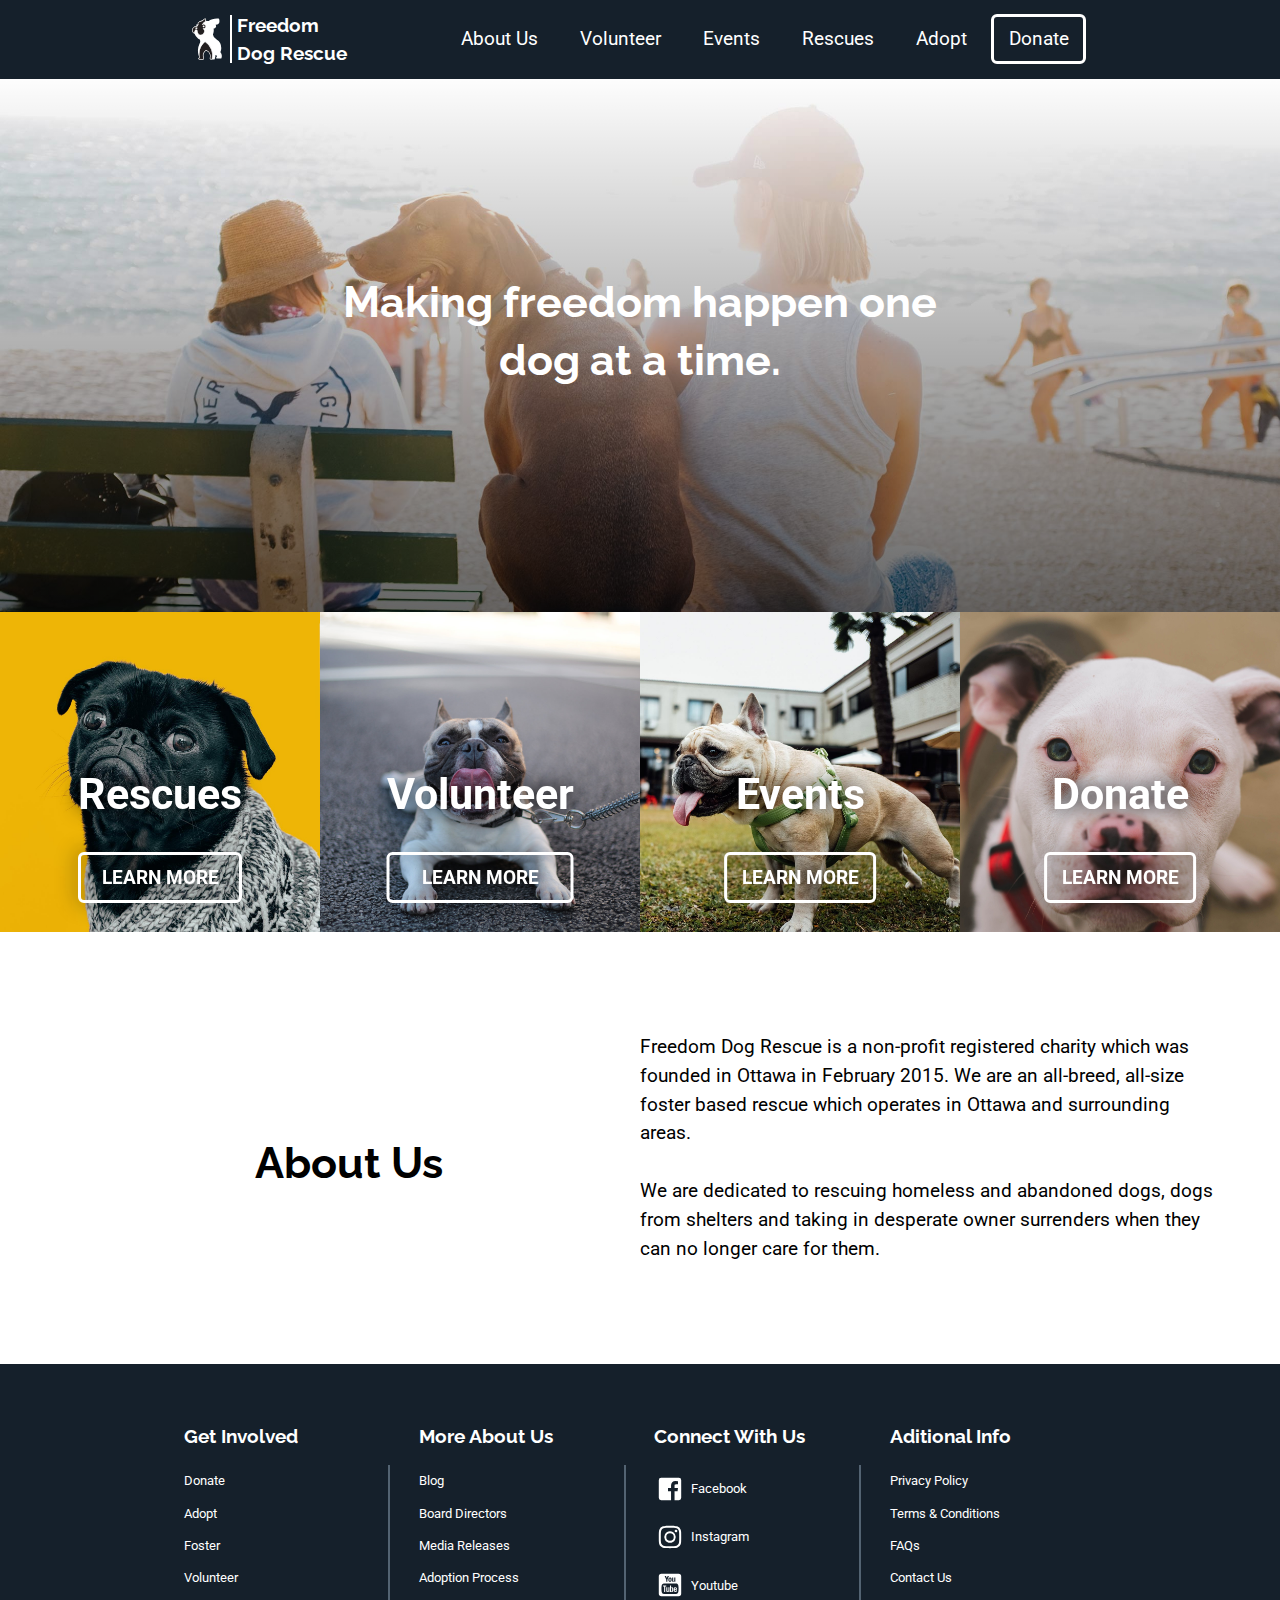
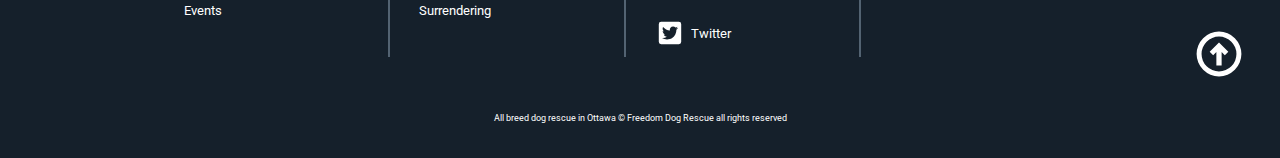
==== index.html @ e7d23056 "complete the content for the rescues page and make minor adjustments for better user experience" ====
<!DOCTYPE html>
<html lang="en-ca">
<head>
  <meta charset="utf-8">
  <title>Homepage</title>
  <meta name="viewport" content="width=device-width,initial-scale=1">
  <link rel="shortcut icon" href="favicon.ico">
  <link rel="icon" type="image/png" href="favicon-196.png">
  <link href="css/modules.css" rel="stylesheet">
  <link href="css/grid.css" rel="stylesheet">
  <link href="css/type.css" rel="stylesheet">
  <link href="css/main.css" rel="stylesheet">
  <link href="https://fonts.googleapis.com/css?family=Raleway:400,700|Roboto" rel="stylesheet">
</head>
<body>

  <ul class="skip-links">
    <li><a href="#main">Jump to main content</a></li>
    <li><a href="#nav">Jump to navigation</a></li>
  </ul>

  <header role="banner">
    <div class="masthead grid grid-middle text-center wrapper" id="top">
      <div class="unit xs-1-2 s-1-2 m-1 l-1-4 logo">
        <div class="ib push-1-2 pad-t-1-2">
          <a href="index.html" aria-label="link to homepage.">
            <i class="icon i-48">
              <svg><use fill="#fff" xlink:href="images/fdr-logos.svg#fdr-logo-white" /></svg>
            </i>
          </a>
        </div>
        <div class="ib valign-middle">
          <p class="kilo rale push-0 text-left bold">Freedom<br>Dog Rescue</p>
        </div>
      </div>
      <input type="checkbox" id="mob-nav" class="nav-check unit xs-0" required>
      <label for="mob-nav" class="nav-label unit xs-1-2 s-1-2 m-0 text-right island-1-2">
        <i class="icon i-48">
          <svg class="nav-icon">
            <use xlink:href="images/icons.svg#hamburger" />
          </svg>
        </i>
      </label>
      <nav class="mob-nav unit xs-1 s-1 m-1 l-3-4 zindex-1000" id="nav" role="navigation">
        <ul class="list-group push-0 text-center">
          <li class="pad-t-1-2 gutter-1-8 pad-b-1-2 block">
            <a class="rob btn" href="#">About Us</a>
          </li>
          <li class="pad-t-1-2 gutter-1-8 pad-b-1-2 block">
            <a class="rob btn" href="#">Volunteer</a>
          </li>
          <li class="pad-t-1-2 gutter-1-8 pad-b-1-2 block">
            <a class="rob btn" href="#">Events</a>
          </li>
          <li class="pad-t-1-2 gutter-1-8 pad-b-1-2 block">
            <a class="rob btn" href="rescues.html">Rescues</a>
          </li>
          <li class="pad-t-1-2 gutter-1-8 pad-b-1-2 block">
            <a class="rob btn" href="adopt.html">Adopt</a>
          </li>
          <li class="pad-t-1-2 gutter-1-8 pad-b-1-2 block">
            <a class="rob btn btn-ghost" href="#">Donate</a>
          </li>
        </ul>
      </nav>
    </div>
  </header>

  <main id="main" tabindex="0" role="main">
    <section class="bg-saver banner-home embed embed-24by10 relative">
      <div class="embed-item">
        <div class="banner-content pin-c max-length gutter-1-2 text-center">
          <h1 class="rale giga">Making freedom happen one dog at a time.</h1>
        </div>
      </div>
    </section>

    <section class="bg-saver push">
      <ol class="grid list-group-inline">
        <li class="menu cards unit xs-1 s-1 m-1-2 l-1-2 xl-1-4">
          <a class="menu-card" href="#">
            <div class="embed embed-1by1 relative">
              <img class="img-flex embed-item" src="images/adopt.jpg" alt="Cute picture of puppy" aria-label="Link to the adoption page. Click to learn more.">
              <div class="menu-info pin-cb text-center">
                <h2 class="rob giga push">Rescues</h2>
                <p class="rob bold text-upper">Learn More</p>
              </div>
            </div>
          </a>
        </li>
        <li class="menu cards unit xs-1 s-1 m-1-2 l-1-2 xl-1-4">
          <a class="menu-card" href="#">
            <div class="embed embed-1by1 relative">
              <img class="img-flex embed-item" src="images/volunteer.jpg" alt="Cute picture of puppy" aria-label="Link to the volunteer page. Click to learn more.">
              <div class="menu-info pin-cb text-center">
                <h2 class="rob giga push">Volunteer</h2>
                <p class="rob bold text-upper">Learn More</p>
              </div>
            </div>
          </a>
        </li>
        <li class="menu cards unit xs-1 s-1 m-1-2 l-1-2 xl-1-4">
          <a class="menu-card" href="#">
            <div class="embed embed-1by1 relative">
              <img class="img-flex embed-item" src="images/events.jpg" alt="Cute picture of puppy" aria-label="Link to the events page. Click to learn more.">
              <div class="menu-info pin-cb text-center">
                <h2 class="rob giga push">Events</h2>
                <p class="rob bold text-upper">Learn More</p>
              </div>
            </div>
          </a>
        </li>
        <li class="menu cards unit xs-1 s-1 m-1-2 l-1-2 xl-1-4">
          <a class="menu-card" href="#">
            <div class="embed embed-1by1 relative">
              <img class="img-flex embed-item" src="images/donate.jpg" alt="Cute picture of puppy" aria-label="Link to the donation page. Click to learn more.">
              <div class="menu-info pin-cb text-center">
                <h2 class="rob giga push">Donate</h2>
                <p class="rob bold text-upper">Learn More</p>
              </div>
            </div>
          </a>
        </li>
      </ol>
    </section>

    <section class="about grid gutter-2 pad-b-2 pad-t-2">
      <div class="unit xs-1 s-1 m-1 l-1-2 relative pad-t-2">
        <h2 class="rale giga push-0 pin-c">About Us</h2>
      </div>
      <div class="unit xs-1 s-1 m-1 l-1-2 pad-t-1-2 pad-b-1-2">
        <p class="rob max-length push">Freedom Dog Rescue is a non-profit registered charity which was founded in Ottawa in February 2015. We are an all-breed, all-size foster based rescue which operates in Ottawa and surrounding areas.</p>
        <p class="rob max-length push">We are dedicated to rescuing homeless and abandoned dogs, dogs from shelters and taking in desperate owner surrenders when they can no longer care for them.</p>
      </div>
    </section>
  </main>

  <footer role="contentinfo">
    <div class="grid grid-stretch wrapper gutter pad-t">
      <nav class="unit xs-1 s-1 m-1-2 l-1-4 xl-1-4 unit-content-distribute pad-t gutter-1-2">
        <h3 class="kilo rale push-1-2">Get Involved</h3>
        <ul class="list-group footer-list content-fill">
          <li class="rob milli">
            <a class="block" href="#">Donate</a>
          </li>
          <li class="rob milli">
            <a class="block" href="#">Adopt</a>
          </li>
          <li class="rob milli">
            <a class="block" href="#">Foster</a>
          </li>
          <li class="rob milli">
            <a class="block" href="#">Volunteer</a>
          </li>
          <li class="rob milli">
            <a class="block" href="#">Events</a>
          </li>
        </ul>
      </nav>

      <nav class="unit xs-1 s-1 m-1-2 l-1-4 xl-1-4 unit-content-distribute pad-t gutter-1-2">
        <h3 class="kilo rale push-1-2">More About Us</h3>
        <ul class="list-group footer-list content-fill">
          <li class="rob milli">
            <a class="block" href="#main">Blog</a>
          </li>
          <li class="rob milli">
            <a class="block" href="#main">Board Directors</a>
          </li>
          <li class="rob milli">
            <a class="block" href="#main">Media Releases</a>
          </li>
          <li class="rob milli">
            <a class="block" href="#main">Adoption Process</a>
          </li>
          <li class="rob milli">
            <a class="block" href="#main">Surrendering</a>
          </li>
        </ul>
      </nav>

      <nav class="unit xs-1 s-1 m-1-2 l-1-4 xl-1-4 unit-content-distribute pad-t gutter-1-2">
        <h3 class="kilo rale push-1-2">Connect With Us</h3>
        <ul class="list-group footer-list">
          <li>
            <a class="block" href="https://www.facebook.com">
              <i class="icon i-32">
                <svg><use xlink:href="images/icons.svg#facebook" /></svg>
              </i>
              <p class="rob ib milli push-0"> Facebook</p>
            </a>
          </li>
          <li>
            <a class="block" href="https://www.instagram.com">
              <i class="icon i-32">
                <svg><use xlink:href="images/icons.svg#instagram" /></svg>
              </i>
              <p class="rob ib milli push-0"> Instagram</p>
            </a>
          </li>
          <li>
            <a class="block" href="https://www.youtube.com">
              <i class="icon i-32">
                <svg><use xlink:href="images/icons.svg#youtube" /></svg>
              </i>
              <p class="rob ib milli push-0"> Youtube</p>
            </a>
          </li>
          <li>
            <a class="block" href="https://www.twitter.com">
              <i class="icon i-32">
                <svg><use xlink:href="images/icons.svg#twitter" /></svg>
              </i>
              <p class="rob ib milli push-0"> Twitter</p>
            </a>
          </li>
        </ul>
      </nav>

      <nav class="unit xs-1 s-1 m-1-2 l-1-4 xl-1-4 unit-content-distribute pad-t gutter-1-2">
        <h3 class="kilo rale push-1-2">Aditional Info</h3>
        <ul class="list-group footer-list content-fill">
          <li class="rob milli">
            <a class="block" href="#main">Privacy Policy</a>
          </li>
          <li class="rob milli">
            <a class="block" href="#main">Terms &amp; Conditions</a>
          </li>
          <li class="rob milli">
            <a class="block" href="#main">FAQs</a>
          </li>
          <li class="rob milli">
            <a class="block" href="#main">Contact Us</a>
          </li>
        </ul>
      </nav>
    </div>
    <div class="unit xs-1 s-1 m-1 gutter-1-2 text-center push-1-2 relative">
      <a href="#top" aria-label="Jump to top of page" class="pin-bottom-right gutter">
        <i class="icon i-64">
          <svg class="return"><use xlink:href="images/icons.svg#return" /></svg>
        </i>
      </a>
    </div>
    <div class="unit xs-1 s-1 m-1 l-1 xl-2 text-center pad-b gutter-2">
      <small class="rob micro"> All breed dog rescue in Ottawa © Freedom Dog Rescue all rights reserved</small>
    </div>
  </footer>

</body>
</html>
---- css/modules.css ----
/*
 * Modulifier || Code released under the UNLICENSE
 * Code under other copyrights & licenses listed below.
 * https://modulifier.web-dev.tools/#responsive;images;list-group;embed;media-object;icons;hidden;positioning;nice-lists;forms;buttons;accessibility;print
 */

@-moz-viewport { width: device-width; scale: 1; }
@-ms-viewport { width: device-width; scale: 1; }
@-o-viewport { width: device-width; scale: 1; }
@-webkit-viewport { width: device-width; scale: 1; }
@viewport { width: device-width; scale: 1; }

html {
  box-sizing: border-box;
  -moz-text-size-adjust: 100%;
  -ms-text-size-adjust: 100%;
  -webkit-text-size-adjust: 100%;
  text-size-adjust: 100%;
}

*, *::before, *::after {
  box-sizing: inherit;
}

body {
  margin: 0;
}

article,
aside,
details,
figcaption,
figure,
footer,
header,
main,
menu,
nav,
section,
summary {
  display: block;
}

audio,
canvas,
progress,
video {
  display: inline-block;
  vertical-align: baseline;
}

template {
  display: none;
}

details {
  cursor: pointer;
}

audio:not([controls]) {
  display: none;
  height: 0;
}

a,
area,
button,
input,
label,
select,
textarea,
[tabindex] {
  -ms-touch-action: manipulation;
  touch-action: manipulation;
}

img {
  border: 0;
}

.img-flex,
.img-flex img {
  display: block;
  width: 100%;
}

svg {
  fill: currentColor;
}

svg:not(:root) {
  overflow: hidden;
}

svg.img-flex {
  width: 100%;
  height: 100%;
}

.image-replacement, .ir {
  overflow: hidden;
  direction: ltr;
  text-align: left;
  text-indent: 100%;
  white-space: nowrap;
}

.list-group, .list-group-inline, .list-group--inline {
  padding-left: 0;
  list-style-type: none;
}

.list-group > dd {
  margin-left: 0;
}

.list-group-inline::before,
.list-group-inline::after,
.list-group--inline::before,
.list-group--inline::after {
  content: "";
  display: table;
}

.list-group-inline::after,
.list-group--inline::after {
  clear: both;
}

.list-group-inline > li,
.list-group--inline > li {
  display: inline-block;
}

.list-group-inline > dt,
.list-group--inline > dt {
  clear: left;
  float: left;
  width: 11em;
}

.list-group-inline > dd,
.list-group--inline > dd {
  float: left;
  min-width: 12em;
}

.embed {
  margin-left: 0;
  margin-right: 0;
  overflow: hidden;
  position: relative;
  width: 100%;
}

.embed-1by1, .embed--1by1 {
  padding-top: 100%; /* Square */
}

.embed-4by3, .embed--4by3 {
  padding-top: 75%; /* Traditional TV/computer screens */
}

.embed-iso216, .embed--iso216 {
  padding-top: 70.92%; /* A-standard paper sizes */
}

.embed-3by2, .embed--3by2 {
  padding-top: 66.6%; /* Classic 35 mm film & most digital photos, landscape */
}

.embed-2by3, .embed--2by3 {
  padding-top: 150%; /* Classic 35 mm film & most digital photos, portrait */
}

.embed-golden, .embed--golden {
  padding-top: 61.8%; /* The Golden Ratio */
}

.embed-16by9, .embed--16by9 {
  padding-top: 56.25%; /* HD TV */
}

.embed-185by100, .embed--185by100 {
  padding-top: 54.05%; /* Common widescreen cinema */
}

.embed-24by10, .embed--24by10 {
  padding-top: 41.667%; /* Widescreen cinema: 2.4:1 */
}

.embed-3by1, .embed--3by1 {
  padding-top: 33.3333%; /* Panorama photos */
}

.embed-4by1, .embed--4by1 {
  padding-top: 25%; /* Polyvision */
}

.embed-5by1, .embed--5by1 {
  padding-top: 20%; /* Really wide... */
}

.embed-item, .embed__item {
  min-height: 100%;
  left: 0;
  position: absolute;
  top: 0;
  width: 100%;
}

.media {
  overflow: hidden;
}

.media-img, .media__img {
  float: left;
}

.media-img-reversed, .media__img--reversed {
  float: right;
}

.media-img-stacked, .media__img--stacked {
  float: none;
}

.media-body, .media__body {
  overflow: hidden;
  min-width: 12em; /* Slightly less than 200px, responsiveness built in */
}

.icon {
  display: inline-block;
  position: relative;
  background: transparent none no-repeat center center;
  background-size: contain;
  vertical-align: middle;
}

.i-16, .i--16 {
  height: 16px;
  width: 16px;
}

.i-18, .i--18 {
  height: 18px;
  width: 18px;
}

.i-20, .i--20 {
  height: 20px;
  width: 20px;
}

.i-24, .i--24 {
  height: 24px;
  width: 24px;
}

.i-32, .i--32 {
  height: 32px;
  width: 32px;
}

.i-48, .i--48 {
  height: 48px;
  width: 48px;
}

.i-64, .i--64 {
  height: 64px;
  width: 64px;
}

.i-96, .i--96 {
  height: 96px;
  width: 96px;
}

.i-128, .i--128 {
  height: 128px;
  width: 128px;
}

.i-192, .i--192 {
  height: 192px;
  width: 192px;
}

.i-256, .i--256 {
  height: 256px;
  width: 256px;
}

.icon img,
.icon svg {
  left: 0;
  height: 100%;
  position: absolute;
  top: 0;
  width: 100%;
  fill: currentColor;
}

.icon-label {
  vertical-align: middle;
}

.icon-link,
.icon-link:focus,
.icon-link:hover {
  text-decoration: none;
}

[hidden], .hidden {
  /* stylelint-disable declaration-no-important */
  display: none !important;
  visibility: hidden !important;
  /* stylelint-enable */
}

.visually-hidden {
  height: 1px;
  margin: -1px;
  overflow: hidden;
  padding: 0;
  position: absolute;
  width: 1px;
  border: 0;
  clip: rect(0 0 0 0);
  clip-path: inset(50%);
}

.visually-hidden.focusable:active, .visually-hidden.focusable:focus {
  height: auto;
  margin: 0;
  overflow: visible;
  position: static;
  width: auto;
  clip: auto;
  clip-path: none;
}

.invisible {
  visibility: hidden;
}

.chop,
.crop {
  overflow: hidden;
}

.truncate {
  max-width: 100%;
  overflow: hidden;
  width: 100%;
  text-overflow: ellipsis;
  white-space: nowrap;
}

.scrollable {
  max-width: 100%;
  overflow-x: auto;
  overflow-y: hidden;
  -webkit-overflow-scrolling: touch;
}

.clearfix::after {
  content: " ";
  display: block;
  clear: both;
}

.left {
  float: left;
}

.right {
  float: right;
}

.center-text,
.center-flow {
  text-align: center;
}

.center-block {
  margin-left: auto;
  margin-right: auto;
}

.no-auto-margins,
.not-centered {
  /* stylelint-disable declaration-no-important */
  margin-left: 0 !important;
  margin-right: 0 !important;
  /* stylelint-enable */
}

.center-content,
.center-content-vertical,
.center-contents,
.center-contents-vertical {
  display: -webkit-flex;
  display: -ms-flexbox;
  display: flex;
  -webkit-justify-content: center;
  -ms-flex-pack: center;
  justify-content: center;
  -webkit-align-items: center;
  -ms-flex-align: center;
  align-items: center;
  -webkit-align-content: center;
  -ms-flex-line-pack: center;
  align-content: center;
  -webkit-flex-direction: column wrap;
  -ms-flex-direction: column wrap;
  flex-flow: column wrap;
}

.center-content-start,
.center-content-vertical-start,
.center-contents-start,
.center-contents-vertical-start {
  display: -webkit-flex;
  display: -ms-flexbox;
  display: flex;
  -webkit-justify-content: center;
  -ms-flex-pack: center;
  justify-content: center;
  -webkit-flex-direction: column wrap;
  -ms-flex-direction: column wrap;
  flex-flow: column wrap;
}

.center-content-horizontal,
.center-contents-horizontal {
  display: -webkit-flex;
  display: -ms-flexbox;
  display: flex;
  -webkit-justify-content: center;
  -ms-flex-pack: center;
  justify-content: center;
  -webkit-align-items: center;
  -ms-flex-align: center;
  align-items: center;
  -webkit-align-content: center;
  -ms-flex-line-pack: center;
  align-content: center;
  -webkit-flex-direction: row wrap;
  -ms-flex-direction: row wrap;
  flex-flow: row wrap;
}

.inline {
  display: inline;
}

.block {
  display: block;
}

.inline-block, .ib {
  display: inline-block;
}

.valign-top {
  vertical-align: top;
}

.valign-bottom {
  vertical-align: bottom;
}

.valign-middle {
  vertical-align: middle;
}

.fixed {
  position: fixed;
}

.relative {
  position: relative;
}

[class*="pin-"],
.absolute {
  position: absolute;
}

.static {
  position: static;
}

.zindex-1 {
  z-index: 1;
}

.zindex-2 {
  z-index: 2;
}

.zindex-3 {
  z-index: 3;
}

.zindex-1000 {
  z-index: 1000;
}

.pin-top-left,
.pin-left-top,
.pin-tl,
.pin-lt {
  top: 0;
  left: 0;
}

.pin-top-right,
.pin-right-top,
.pin-tr,
.pin-rt {
  top: 0;
  right: 0;
}

.pin-bottom-left,
.pin-left-bottom,
.pin-bl,
.pin-lb {
  bottom: 0;
  left: 0;
}

.pin-bottom-right,
.pin-right-bottom,
.pin-br,
.pin-rb {
  bottom: 0;
  right: 0;
}

.pin-top-center,
.pin-center-top,
.pin-tc,
.pin-ct {
  left: 50%;
  top: 0;
  transform: translateX(-50%);
}

.pin-bottom-center,
.pin-center-bottom,
.pin-bc,
.pin-cb {
  bottom: 0;
  left: 50%;
  transform: translateX(-50%);
}

.pin-center-left,
.pin-left-center,
.pin-cl,
.pin-lc {
  left: 0;
  top: 50%;
  transform: translateY(-50%);
}

.pin-center-right,
.pin-right-center,
.pin-cr,
.pin-rc {
  right: 0;
  top: 50%;
  transform: translateY(-50%);
}

.pin-center, .pin-c {
  left: 50%;
  top: 50%;
  transform: translate(-50%, -50%);
}

.width-quarter, .w-1-4 {
  width: 25%;
}

.width-half, .w-1-2 {
  width: 50%;
}

.width-full, .w-1 {
  width: 100%;
}

.height-quarter, .h-1-4 {
  height: 25%;
}

.height-half, .h-1-2 {
  height: 50%;
}

.height-full, .h-1 {
  height: 100%;
}

.height-win-quarter, .h-w-1-4 {
  height: 25vh;
  max-height: 46em;
}

.height-win-half, .h-w-1-2 {
  height: 50vh;
  max-height: 46em;
}

.height-win-full, .h-w-1 {
  height: 100vh;
  max-height: 46em;
}

ul {
  list-style-type: none;
}

ul > li::before {
  content: "·";
  float: left;
  margin-left: -1.6em;
  width: 1.3em;
  text-align: right;
}

ol {
  counter-reset: ol-simple-numbers;
  list-style-type: none;
}

ol > li::before {
  float: left;
  margin-left: -1.6em;
  width: 1.3em;
  counter-increment: ol-simple-numbers;
  content: counter(ol-simple-numbers);
  text-align: right;
}

.list-group > li::before,
.list-group-inline > li::before,
.list-group--inline > li::before {
  content: none;
}

/* stylelint-disable no-descending-specificity */

/*
 * (c) Nicolas Gallagher and Jonathan Neal of Normalize.css || MIT License
 *     https://necolas.github.io/normalize.css/
 */

button,
input,
optgroup,
select,
textarea {
  color: inherit;
  font: inherit;
  margin: 0;
}

button,
input {
  overflow: visible;
}

button,
select {
  text-transform: none;
}

button,
html [type="button"],
[type="reset"],
[type="submit"] {
  -webkit-appearance: button;
  cursor: pointer;
}

button[disabled],
html input[disabled] {
  cursor: default;
}

button::-moz-focus-inner,
input::-moz-focus-inner {
  border: 0;
  padding: 0;
}

[type="checkbox"],
[type="radio"] {
  opacity: 0;
  position: absolute;
  height: 1px;
  width: 1px;
}

[type="number"]::-webkit-inner-spin-button,
[type="number"]::-webkit-outer-spin-button {
  height: auto;
}

[type="search"]::-webkit-search-cancel-button,
[type="search"]::-webkit-search-decoration {
  -webkit-appearance: none;
}

fieldset {
  padding-left: 0;
  padding-right: 0;

  border: 0;
  border-top: 2px solid #666;
}

legend {
  color: inherit;
  display: table;
  max-width: 100%;
  padding: 0 .3em 0 0;
  white-space: normal;

  border: 0;

  font-weight: bold;
}

optgroup {
  font-weight: bold;
}

::-webkit-input-placeholder {
  color: inherit;
  opacity: .54;
}

::-webkit-file-upload-button {
  -webkit-appearance: button;
  font: inherit;
}

/* End Normalize.css code */

label,
.label-block {
  display: block;
  cursor: pointer;
}

[type="checkbox"] + label,
[type="radio"] + label,
.label-inline {
  display: inline-block;
}

input:not([type]),
[type="text"],
[type="number"],
[type="search"],
[type="url"],
[type="email"],
[type="password"],
[type="tel"],
[type="datetime-local"],
[type="month"],
[type="week"],
[type="date"],
[type="time"],
[type="range"],
select,
textarea {
  -moz-appearance: none;
  -webkit-appearance: none;
  appearance: none;
}

input,
textarea {
  display: block;
  width: 100%;

  background-color: #fff;
  border: 2px solid #666;
  border-radius: 0;
}

label {
  vertical-align: middle;
}

textarea {
  max-width: 100%;
  min-height: 4em;
  overflow: auto;
}

[type="color"] {
  display: inline-block;
  width: 2em;
}

select {
  display: block;
  width: 100%;

  background-image: url("data:image/svg+xml,%3Csvg xmlns='http://www.w3.org/2000/svg' width='256' height='256' viewBox='0 0 256 256'%3E%3Cpath fill='none' stroke='%23000' stroke-miterlimit='10' stroke-width='70' d='M36.3 82.1l91.9 91.8 91.5-91.8'/%3E%3C/svg%3E");
  background-repeat: no-repeat;
  background-position: calc(100% - .4em) center;
  background-size: 18px auto;
  background-color: #fff;
  border: 2px solid #666;
  border-radius: 0;
}

[type="checkbox"] + label::before {
  content: " ";
  display: inline-block;
  height: 1.8em;
  margin-right: .3em;
  position: relative;
  vertical-align: middle;
  top: -.1em;
  width: 1.8em;

  background-color: #fff;
  background-size: cover;
  border: 2px solid #666;

  line-height: inherit;
}

[type="checkbox"]:checked + label::before {
  background-image: url("data:image/svg+xml,%3Csvg xmlns='http://www.w3.org/2000/svg' width='256' height='256' viewBox='0 0 256 256'%3E%3Cpath fill='none' stroke='%23000' stroke-miterlimit='10' stroke-width='50' d='M49.9 130.1l50.8 50.7L206.1 75.2'/%3E%3C/svg%3E");
}

[type="checkbox"]:focus + label::before {
  outline: 3px solid #000;
  z-index: 1000;
}

[type="radio"] + label::before {
  content: " ";
  display: inline-block;
  height: 1.8em;
  margin-right: .3em;
  position: relative;
  vertical-align: middle;
  top: -.1em;
  width: 1.8em;

  background-color: #fff;
  background-size: cover;
  border: 2px solid #666;
  border-radius: 50%;

  line-height: inherit;
}

[type="radio"]:checked + label::before {
  background-image: url("data:image/svg+xml,%3Csvg xmlns='http://www.w3.org/2000/svg' width='256' height='256' viewBox='0 0 256 256'%3E%3Ccircle cx='128' cy='128' r='70.4'/%3E%3C/svg%3E");
}

[type="radio"]:focus + label::before,
[type="radio"] + label:focus::before {
  box-shadow: 0 0 0 3px #000;
  z-index: 1000;
}

[type="range"] {
  border: 0;
  background-color: #fff;
}

[type="range"]::-webkit-slider-runnable-track {
  height: 6px;

  -webkit-appearance: none;
  appearance: none;
  background-color: #ccc;
  border: 0;
  border-radius: 3px;
}

[type="range"]:active::-webkit-slider-runnable-track {
  background-color: #ccc;
}

[type="range"]::-moz-range-track {
  height: 6px;

  -moz-appearance: none;
  appearance: none;
  background-color: #ccc;
  border: 0;
  border-radius: 3px;
}

[type="range"]:active::-moz-range-track {
  background-color: #ccc;
}

[type="range"]::-ms-track {
  height: 6px;

  -ms-appearance: none;
  appearance: none;
  background-color: #ccc;
  border: 0;
  border-radius: 3px;
}

[type="range"]:active::-ms-track {
  background-color: #ccc;
}

[type="range"]::-webkit-slider-thumb {
  margin-top: -4px;
  height: 16px;
  width: 16px;

  -webkit-appearance: none;
  appearance: none;
  background-color: #000;
  border: none;
  border-radius: 50%;
}

[type="range"]:hover::-webkit-slider-thumb {
  background-color: #000;
}

[type="range"]:active::-webkit-slider-thumb {
  background-color: #000;
}

[type="range"]::-moz-range-thumb {
  margin-top: -4px;
  height: 16px;
  width: 16px;

  -webkit-appearance: none;
  appearance: none;
  background-color: #000;
  border: none;
  border-radius: 50%;
}

[type="range"]:hover::-moz-range-thumb {
  background-color: #000;
}

[type="range"]:active::-moz-range-thumb {
  background-color: #000;
}

[type="range"]::-ms-thumb {
  margin-top: -4px;
  height: 16px;
  width: 16px;

  -webkit-appearance: none;
  appearance: none;
  background-color: #000;
  border: none;
  border-radius: 50%;
}

[type="range"]:hover::-ms-thumb {
  background-color: #000;
}

[type="range"]:active::-ms-thumb {
  background-color: #000;
}

[type="checkbox"].hide-custom-input + label::before,
[type="checkbox"] + .hide-custom-input::before,
[type="radio"].hide-custom-input + label::before,
[type="radio"] + .hide-custom-input::before {
  content: none;
  display: none;
}

/* stylelint-enable */

.link-box {
  display: block;
  text-decoration: none;
}

/* stylelint-disable no-descending-specificity */

button,
.btn {
  cursor: pointer;
  display: inline-block;
  margin: 0;
  overflow: visible;
  padding: .375em .75em .42em;
  -webkit-appearance: none;
  -moz-appearance: none;
  appearance: none;
  background-color: #333;
  border-radius: 6px;
  border: 3px solid #333;
  color: #fff;
  font: inherit;
  text-decoration: none;
  text-transform: none;
}

button::-moz-focus-inner {
  border: 0;
  padding: 0;
}

/* stylelint-enable */

button:focus,
button:hover,
.btn:focus,
.btn:hover {
  background-color: #fff;
  border-color: #fff;
  color: #000;
}

button[disabled] {
  cursor: default;
}

.btn-light, .btn--light {
  background-color: #e2e2e2;
  border-color: #e2e2e2;
  color: #000;
}

.btn-light:focus,
.btn-light:hover,
.btn--light:focus,
.btn--light:hover {
  background-color: #666;
  border-color: #666;
  color: #fff;
}

.btn-ghost,
.btn--ghost {
  background-color: transparent;
  border-color: #333;
  color: #000;
}

.btn-ghost:focus,
.btn-ghost:hover,
.btn--ghost:focus,
.btn--ghost:hover {
  background-color: #fff;
  border-color: #fff;
  color: #000;
}

.btn-link {
  display: inline;
  padding: 0;
  background-color: transparent;
  border-radius: 0;
  border: 0;
  color: inherit;
}

.btn-link:focus,
.btn-link:hover {
  background-color: transparent;
  color: inherit;
}

a:hover, a:active {
  outline: none;
}

a:focus,
[tabindex="0"]:focus,
details:focus,
summary:focus,
input:focus,
textarea:focus,
button:focus,
select:focus {
  outline: 3px solid #000;
  outline-offset: 0;
}

a:focus, [tabindex="0"]:focus {
  outline-offset: 3px;
}

.skip-links {
  margin: 0;
  padding: 0;
  list-style-type: none;
}

.skip-links > li::before {
  content: none; /* Remove the bullets if nice lists is selected */
}

.skip-links a,
.skip-links button {
  padding: .5em .75em;
  position: absolute;
  top: -10em;
  z-index: 10000; /* To make sure they're always on top */
  background-color: #000;
  border: 0;
  color: #fff;
  font-size: 1.125rem;
  font-weight: bold;
  text-decoration: none;
}

.skip-links a:focus,
.skip-links button:focus {
  outline-offset: 3px;
  top: 0;
}

[aria-busy="true"] {
  cursor: progress;
}

[aria-controls] {
  cursor: pointer;
}

[aria-disabled] {
  cursor: default;
}

.print-only {
  display: none;
  visibility: hidden;
}

.page-break-before {
  page-break-before: always;
}

.page-break-after {
  page-break-after: always;
}

.no-page-break-inside {
  page-break-inside: avoid;
}

@media print {

  /* stylelint-disable declaration-no-important */

  .no-print {
    display: none !important;
    visibility: hidden !important;
  }

  .print-only,
  .force-print {
    display: block !important;
    visibility: visible !important;
  }

  /* stylelint-enable */

  .visually-hidden.force-print {
    height: auto;
    margin: 0;
    overflow: visible;
    padding: 0;
    position: static;
    width: auto;
    border: 0;
    clip: initial;
    clip-path: none;
  }

  /*
   * (c) Fabien Sa || MIT License
   *     http://bafs.github.io/Gutenberg/
   */

  table,
  blockquote,
  pre,
  code,
  figure,
  li,
  hr,
  ul,
  ol,
  a,
  tr {
    page-break-inside: avoid;
  }

  h1, h2, h3, h4, h5, h6, p, a {
    orphans: 3;
    widows: 3;
  }

  h1,
  h2,
  h3,
  h4,
  h5,
  h6 {
    page-break-after: avoid;
    page-break-inside: avoid;
  }

  h1 + p,
  h2 + p,
  h3 + p,
  h4 + p,
  h5 + p,
  h6 + p {
    page-break-before: avoid;
  }

  img {
    page-break-after: auto;
    page-break-before: auto;
    page-break-inside: avoid;
  }

  /* stylelint-disable declaration-no-important */

  pre {
    white-space: pre-wrap !important;
    word-wrap: break-word;
  }

  /* stylelint-enable */

  /* End Gutenberg code */

  /*
   * (c) HTML5 Boilerplate || MIT License
   *     https://html5boilerplate.com/
   */

  /* stylelint-disable declaration-no-important */

  *, *::before, *::after, *::first-letter, *::first-line {
    background: none transparent !important;
    color: #000 !important;
    box-shadow: none !important;
    text-shadow: none !important;
  }

  /* stylelint-enable */

  a, a:visited {
    text-decoration: underline;
  }

  a[href]::after {
    content: " (" attr(href) ")";
  }

  abbr[title]::after {
    content: " (" attr(title) ")";
  }

  a[href^="#"]::after,
  a[href^="javascript:"]::after,
  a.no-print-href::after,
  a.href-no-print::after {
    content: "";
  }

  thead {
    display: table-header-group;
  }

  /* End HTML5 Boilerplate code */

}
---- css/grid.css ----
/*
  Gridifier || Code released under the UNLICENSE
  https://gridifier.web-dev.tools/#xs,1,0,0,0;s,1,25,0,0;m,4,38,1,1;l,4,60,1,1;xl,4,80,1,1
*/

.grid {
  margin: 0;
  padding: 0;
  letter-spacing: -.31em;
  text-rendering: optimizeSpeed;
  display: -webkit-flex;
  display: -ms-flexbox;
  display: flex;
  -webkit-flex-flow: row wrap;
  -ms-flex-flow: row wrap;
  flex-flow: row wrap;
}

.grid-bottom {
  -webkit-align-items: flex-end;
  -ms-align-items: flex-end;
  align-items: flex-end;
}

.grid-middle {
  -webkit-align-items: center;
  -ms-align-items: center;
  align-items: center;
}

.grid-stretch {
  -webkit-align-items: stretch;
  -ms-align-items: stretch;
  align-items: stretch;
}

.opera-only :-o-prefocus,
.grid {
  word-spacing: -.43em;
}

.unit {
  letter-spacing: normal;
  text-rendering: auto;
  vertical-align: top;
  word-spacing: normal;
  display: inline-block;
  visibility: visible;
}

.grid-bottom .unit {
  vertical-align: bottom;
}

.grid-middle .unit {
  vertical-align: middle;
}

[class*="unit-push-"],
[class*="unit-pull-"] {
  position: relative;
}

.unit-content-distribute {
  display: -ms-flexbox;
  display: -webkit-flex;
  display: flex;
  -ms-flex-direction: column;
  -webkit-flex-direction: column;
  flex-direction: column;
  -ms-flex-pack: justify;
  -webkit-justify-content: space-between;
  justify-content: space-between;
}

.unit-content-center,
.unit-content-center-vertical {
  display: -webkit-flex;
  display: -ms-flexbox;
  display: flex;
  -webkit-justify-content: center;
  -ms-flex-pack: center;
  justify-content: center;
  -webkit-align-items: center;
  -ms-flex-align: center;
  align-items: center;
  -webkit-align-content: center;
  -ms-flex-line-pack: center;
  align-content: center;
  -webkit-flex-direction: column wrap;
  -ms-flex-direction: column wrap;
  flex-flow: column wrap;
}

.unit-content-center-horizontal {
  display: -webkit-flex;
  display: -ms-flexbox;
  display: flex;
  -webkit-justify-content: center;
  -ms-flex-pack: center;
  justify-content: center;
  -webkit-align-items: center;
  -ms-flex-align: center;
  align-items: center;
  -webkit-align-content: center;
  -ms-flex-line-pack: center;
  align-content: center;
  -webkit-flex-direction: row wrap;
  -ms-flex-direction: row wrap;
  flex-flow: row wrap;
}

.content-fill,
.content-stretch {
  -ms-flex-grow: 2;
  -webkit-flex-grow: 2;
  flex-grow: 2;
  max-width: 100%; /* @bugfix: IE 10, 11 */
}

.content-shrink {
  -ms-align-self: center;
  -webkit-align-self: center;
  align-self: center;
}

.unit-xs-hidden,
.xs-0 {
  display: none;
  visibility: hidden;
}

.unit-xs-centered {
  margin: 0 auto;
}

.unit-xs-1,
.xs-1 {
  display: block;
  visibility: visible;
  width: 100%;
}

.unit-xs-1-2,
.xs-1-2 {
  width: 50%;
}

.unit-xs-1-3,
.xs-1-3 {
  width: 33.3333%;
}

.unit-xs-2-3,
.xs-2-3 {
  width: 66.6667%;
}

.unit-xs-1-2,
.xs-1-2,
.unit-xs-1-3,
.xs-1-3,
.unit-xs-2-3,
.xs-2-3 {
  display: inline-block;
  visibility: visible;
}

.unit-xs-1-2[class*="-content-"],
.xs-1-2[class*="-content-"],
.unit-xs-1-3[class*="-content-"],
.xs-1-3[class*="-content-"],
.unit-xs-2-3[class*="-content-"],
.xs-2-3[class*="-content-"] {
  display: -webkit-flex;
  display: -ms-flexbox;
  display: flex;
}

.unit-xs-content-distribute,
.xs-content-distribute {
  display: -ms-flexbox;
  display: -webkit-flex;
  display: flex;
  -ms-flex-direction: column;
  -webkit-flex-direction: column;
  flex-direction: column;
  -ms-flex-pack: justify;
  -webkit-justify-content: space-between;
  justify-content: space-between;
}

.unit-xs-content-center,
.unit-xs-content-center-vertical {
  display: -webkit-flex;
  display: -ms-flexbox;
  display: flex;
  -webkit-justify-content: center;
  -ms-flex-pack: center;
  justify-content: center;
  -webkit-align-items: center;
  -ms-flex-align: center;
  align-items: center;
  -webkit-align-content: center;
  -ms-flex-line-pack: center;
  align-content: center;
  -webkit-flex-direction: column wrap;
  -ms-flex-direction: column wrap;
  flex-flow: column wrap;
}

.unit-xs-content-center-horizontal {
  display: -webkit-flex;
  display: -ms-flexbox;
  display: flex;
  -webkit-justify-content: center;
  -ms-flex-pack: center;
  justify-content: center;
  -webkit-align-items: center;
  -ms-flex-align: center;
  align-items: center;
  -webkit-align-content: center;
  -ms-flex-line-pack: center;
  align-content: center;
  -webkit-flex-direction: row wrap;
  -ms-flex-direction: row wrap;
  flex-flow: row wrap;
}

.xs-content-fill,
.xs-content-stretch {
  -ms-flex-grow: 2;
  -webkit-flex-grow: 2;
  flex-grow: 2;
  max-width: 100%; /* @bugfix: IE 10, 11 */
}

.xs-content-shrink {
  -ms-align-self: center;
  -webkit-align-self: center;
  align-self: center;
}

@media only screen and (min-width: 25em) {

  .unit-s-hidden,
  .s-0 {
    display: none;
    visibility: hidden;
  }

  .unit-s-centered {
    margin: 0 auto;
  }

  .unit-s-1,
  .s-1 {
    display: block;
    visibility: visible;
    width: 100%;
  }

  .unit-s-1-2,
  .s-1-2 {
    width: 50%;
  }

  .unit-s-1-3,
  .s-1-3 {
    width: 33.3333%;
  }

  .unit-s-2-3,
  .s-2-3 {
    width: 66.6667%;
  }

  .unit-s-1-2,
  .s-1-2,
  .unit-s-1-3,
  .s-1-3,
  .unit-s-2-3,
  .s-2-3 {
    display: inline-block;
    visibility: visible;
  }

  .unit-s-1-2[class*="-content-"],
  .s-1-2[class*="-content-"],
  .unit-s-1-3[class*="-content-"],
  .s-1-3[class*="-content-"],
  .unit-s-2-3[class*="-content-"],
  .s-2-3[class*="-content-"] {
    display: -webkit-flex;
    display: -ms-flexbox;
    display: flex;
  }

  .unit-s-content-distribute,
  .s-content-distribute {
    display: -ms-flexbox;
    display: -webkit-flex;
    display: flex;
    -ms-flex-direction: column;
    -webkit-flex-direction: column;
    flex-direction: column;
    -ms-flex-pack: justify;
    -webkit-justify-content: space-between;
    justify-content: space-between;
  }

  .unit-s-content-center,
  .unit-s-content-center-vertical {
    display: -webkit-flex;
    display: -ms-flexbox;
    display: flex;
    -webkit-justify-content: center;
    -ms-flex-pack: center;
    justify-content: center;
    -webkit-align-items: center;
    -ms-flex-align: center;
    align-items: center;
    -webkit-align-content: center;
    -ms-flex-line-pack: center;
    align-content: center;
    -webkit-flex-direction: column wrap;
    -ms-flex-direction: column wrap;
    flex-flow: column wrap;
  }

  .unit-s-content-center-horizontal {
    display: -webkit-flex;
    display: -ms-flexbox;
    display: flex;
    -webkit-justify-content: center;
    -ms-flex-pack: center;
    justify-content: center;
    -webkit-align-items: center;
    -ms-flex-align: center;
    align-items: center;
    -webkit-align-content: center;
    -ms-flex-line-pack: center;
    align-content: center;
    -webkit-flex-direction: row wrap;
    -ms-flex-direction: row wrap;
    flex-flow: row wrap;
  }

  .s-content-fill,
  .s-content-stretch {
    -ms-flex-grow: 2;
    -webkit-flex-grow: 2;
    flex-grow: 2;
    max-width: 100%; /* @bugfix: IE 10, 11 */
  }

  .s-content-shrink {
    -ms-align-self: center;
    -webkit-align-self: center;
    align-self: center;
  }

}

@media only screen and (min-width: 38em) {

  .unit-m-hidden,
  .m-0 {
    display: none;
    visibility: hidden;
  }

  .unit-m-centered {
    margin: 0 auto;
  }

  .unit-m-1,
  .m-1 {
    display: block;
    visibility: visible;
    width: 100%;
  }

  .unit-offset-m-0 {
    margin-left: 0;
  }

  .unit-push-m-0,
  .unit-pull-m-0 {
    left: 0;
  }

  .unit-m-1-2,
  .m-1-2 {
    width: 50%;
  }

  .unit-offset-m-1-2 {
    margin-left: 50%;
  }

  .unit-push-m-1-2 {
    left: 50%;
  }

  .unit-pull-m-1-2 {
    left: -50%;
  }

  .unit-m-1-3,
  .m-1-3 {
    width: 33.3333%;
  }

  .unit-offset-m-1-3 {
    margin-left: 33.3333%;
  }

  .unit-push-m-1-3 {
    left: 33.3333%;
  }

  .unit-pull-m-1-3 {
    left: -33.3333%;
  }

  .unit-m-2-3,
  .m-2-3 {
    width: 66.6667%;
  }

  .unit-offset-m-2-3 {
    margin-left: 66.6667%;
  }

  .unit-push-m-2-3 {
    left: 66.6667%;
  }

  .unit-pull-m-2-3 {
    left: -66.6667%;
  }

  .unit-m-1-4,
  .m-1-4 {
    width: 25%;
  }

  .unit-offset-m-1-4 {
    margin-left: 25%;
  }

  .unit-push-m-1-4 {
    left: 25%;
  }

  .unit-pull-m-1-4 {
    left: -25%;
  }

  .unit-m-3-4,
  .m-3-4 {
    width: 75%;
  }

  .unit-offset-m-3-4 {
    margin-left: 75%;
  }

  .unit-push-m-3-4 {
    left: 75%;
  }

  .unit-pull-m-3-4 {
    left: -75%;
  }

  .unit-m-1-2,
  .m-1-2,
  .unit-m-1-3,
  .m-1-3,
  .unit-m-2-3,
  .m-2-3,
  .unit-m-1-4,
  .m-1-4,
  .unit-m-3-4,
  .m-3-4 {
    display: inline-block;
    visibility: visible;
  }

  .unit-m-1-2[class*="-content-"],
  .m-1-2[class*="-content-"],
  .unit-m-1-3[class*="-content-"],
  .m-1-3[class*="-content-"],
  .unit-m-2-3[class*="-content-"],
  .m-2-3[class*="-content-"],
  .unit-m-1-4[class*="-content-"],
  .m-1-4[class*="-content-"],
  .unit-m-3-4[class*="-content-"],
  .m-3-4[class*="-content-"] {
    display: -webkit-flex;
    display: -ms-flexbox;
    display: flex;
  }

  .unit-m-content-distribute,
  .m-content-distribute {
    display: -ms-flexbox;
    display: -webkit-flex;
    display: flex;
    -ms-flex-direction: column;
    -webkit-flex-direction: column;
    flex-direction: column;
    -ms-flex-pack: justify;
    -webkit-justify-content: space-between;
    justify-content: space-between;
  }

  .unit-m-content-center,
  .unit-m-content-center-vertical {
    display: -webkit-flex;
    display: -ms-flexbox;
    display: flex;
    -webkit-justify-content: center;
    -ms-flex-pack: center;
    justify-content: center;
    -webkit-align-items: center;
    -ms-flex-align: center;
    align-items: center;
    -webkit-align-content: center;
    -ms-flex-line-pack: center;
    align-content: center;
    -webkit-flex-direction: column wrap;
    -ms-flex-direction: column wrap;
    flex-flow: column wrap;
  }

  .unit-m-content-center-horizontal {
    display: -webkit-flex;
    display: -ms-flexbox;
    display: flex;
    -webkit-justify-content: center;
    -ms-flex-pack: center;
    justify-content: center;
    -webkit-align-items: center;
    -ms-flex-align: center;
    align-items: center;
    -webkit-align-content: center;
    -ms-flex-line-pack: center;
    align-content: center;
    -webkit-flex-direction: row wrap;
    -ms-flex-direction: row wrap;
    flex-flow: row wrap;
  }

  .m-content-fill,
  .m-content-stretch {
    -ms-flex-grow: 2;
    -webkit-flex-grow: 2;
    flex-grow: 2;
    max-width: 100%; /* @bugfix: IE 10, 11 */
  }

  .m-content-shrink {
    -ms-align-self: center;
    -webkit-align-self: center;
    align-self: center;
  }

}

@media only screen and (min-width: 60em) {

  .unit-l-hidden,
  .l-0 {
    display: none;
    visibility: hidden;
  }

  .unit-l-centered {
    margin: 0 auto;
  }

  .unit-l-1,
  .l-1 {
    display: block;
    visibility: visible;
    width: 100%;
  }

  .unit-offset-l-0 {
    margin-left: 0;
  }

  .unit-push-l-0,
  .unit-pull-l-0 {
    left: 0;
  }

  .unit-l-1-2,
  .l-1-2 {
    width: 50%;
  }

  .unit-offset-l-1-2 {
    margin-left: 50%;
  }

  .unit-push-l-1-2 {
    left: 50%;
  }

  .unit-pull-l-1-2 {
    left: -50%;
  }

  .unit-l-1-3,
  .l-1-3 {
    width: 33.3333%;
  }

  .unit-offset-l-1-3 {
    margin-left: 33.3333%;
  }

  .unit-push-l-1-3 {
    left: 33.3333%;
  }

  .unit-pull-l-1-3 {
    left: -33.3333%;
  }

  .unit-l-2-3,
  .l-2-3 {
    width: 66.6667%;
  }

  .unit-offset-l-2-3 {
    margin-left: 66.6667%;
  }

  .unit-push-l-2-3 {
    left: 66.6667%;
  }

  .unit-pull-l-2-3 {
    left: -66.6667%;
  }

  .unit-l-1-4,
  .l-1-4 {
    width: 25%;
  }

  .unit-offset-l-1-4 {
    margin-left: 25%;
  }

  .unit-push-l-1-4 {
    left: 25%;
  }

  .unit-pull-l-1-4 {
    left: -25%;
  }

  .unit-l-3-4,
  .l-3-4 {
    width: 75%;
  }

  .unit-offset-l-3-4 {
    margin-left: 75%;
  }

  .unit-push-l-3-4 {
    left: 75%;
  }

  .unit-pull-l-3-4 {
    left: -75%;
  }

  .unit-l-1-2,
  .l-1-2,
  .unit-l-1-3,
  .l-1-3,
  .unit-l-2-3,
  .l-2-3,
  .unit-l-1-4,
  .l-1-4,
  .unit-l-3-4,
  .l-3-4 {
    display: inline-block;
    visibility: visible;
  }

  .unit-l-1-2[class*="-content-"],
  .l-1-2[class*="-content-"],
  .unit-l-1-3[class*="-content-"],
  .l-1-3[class*="-content-"],
  .unit-l-2-3[class*="-content-"],
  .l-2-3[class*="-content-"],
  .unit-l-1-4[class*="-content-"],
  .l-1-4[class*="-content-"],
  .unit-l-3-4[class*="-content-"],
  .l-3-4[class*="-content-"] {
    display: -webkit-flex;
    display: -ms-flexbox;
    display: flex;
  }

  .unit-l-content-distribute,
  .l-content-distribute {
    display: -ms-flexbox;
    display: -webkit-flex;
    display: flex;
    -ms-flex-direction: column;
    -webkit-flex-direction: column;
    flex-direction: column;
    -ms-flex-pack: justify;
    -webkit-justify-content: space-between;
    justify-content: space-between;
  }

  .unit-l-content-center,
  .unit-l-content-center-vertical {
    display: -webkit-flex;
    display: -ms-flexbox;
    display: flex;
    -webkit-justify-content: center;
    -ms-flex-pack: center;
    justify-content: center;
    -webkit-align-items: center;
    -ms-flex-align: center;
    align-items: center;
    -webkit-align-content: center;
    -ms-flex-line-pack: center;
    align-content: center;
    -webkit-flex-direction: column wrap;
    -ms-flex-direction: column wrap;
    flex-flow: column wrap;
  }

  .unit-l-content-center-horizontal {
    display: -webkit-flex;
    display: -ms-flexbox;
    display: flex;
    -webkit-justify-content: center;
    -ms-flex-pack: center;
    justify-content: center;
    -webkit-align-items: center;
    -ms-flex-align: center;
    align-items: center;
    -webkit-align-content: center;
    -ms-flex-line-pack: center;
    align-content: center;
    -webkit-flex-direction: row wrap;
    -ms-flex-direction: row wrap;
    flex-flow: row wrap;
  }

  .l-content-fill,
  .l-content-stretch {
    -ms-flex-grow: 2;
    -webkit-flex-grow: 2;
    flex-grow: 2;
    max-width: 100%; /* @bugfix: IE 10, 11 */
  }

  .l-content-shrink {
    -ms-align-self: center;
    -webkit-align-self: center;
    align-self: center;
  }

}

@media only screen and (min-width: 80em) {

  .unit-xl-hidden,
  .xl-0 {
    display: none;
    visibility: hidden;
  }

  .unit-xl-centered {
    margin: 0 auto;
  }

  .unit-xl-1,
  .xl-1 {
    display: block;
    visibility: visible;
    width: 100%;
  }

  .unit-offset-xl-0 {
    margin-left: 0;
  }

  .unit-push-xl-0,
  .unit-pull-xl-0 {
    left: 0;
  }

  .unit-xl-1-2,
  .xl-1-2 {
    width: 50%;
  }

  .unit-offset-xl-1-2 {
    margin-left: 50%;
  }

  .unit-push-xl-1-2 {
    left: 50%;
  }

  .unit-pull-xl-1-2 {
    left: -50%;
  }

  .unit-xl-1-3,
  .xl-1-3 {
    width: 33.3333%;
  }

  .unit-offset-xl-1-3 {
    margin-left: 33.3333%;
  }

  .unit-push-xl-1-3 {
    left: 33.3333%;
  }

  .unit-pull-xl-1-3 {
    left: -33.3333%;
  }

  .unit-xl-2-3,
  .xl-2-3 {
    width: 66.6667%;
  }

  .unit-offset-xl-2-3 {
    margin-left: 66.6667%;
  }

  .unit-push-xl-2-3 {
    left: 66.6667%;
  }

  .unit-pull-xl-2-3 {
    left: -66.6667%;
  }

  .unit-xl-1-4,
  .xl-1-4 {
    width: 25%;
  }

  .unit-offset-xl-1-4 {
    margin-left: 25%;
  }

  .unit-push-xl-1-4 {
    left: 25%;
  }

  .unit-pull-xl-1-4 {
    left: -25%;
  }

  .unit-xl-3-4,
  .xl-3-4 {
    width: 75%;
  }

  .unit-offset-xl-3-4 {
    margin-left: 75%;
  }

  .unit-push-xl-3-4 {
    left: 75%;
  }

  .unit-pull-xl-3-4 {
    left: -75%;
  }

  .unit-xl-1-2,
  .xl-1-2,
  .unit-xl-1-3,
  .xl-1-3,
  .unit-xl-2-3,
  .xl-2-3,
  .unit-xl-1-4,
  .xl-1-4,
  .unit-xl-3-4,
  .xl-3-4 {
    display: inline-block;
    visibility: visible;
  }

  .unit-xl-1-2[class*="-content-"],
  .xl-1-2[class*="-content-"],
  .unit-xl-1-3[class*="-content-"],
  .xl-1-3[class*="-content-"],
  .unit-xl-2-3[class*="-content-"],
  .xl-2-3[class*="-content-"],
  .unit-xl-1-4[class*="-content-"],
  .xl-1-4[class*="-content-"],
  .unit-xl-3-4[class*="-content-"],
  .xl-3-4[class*="-content-"] {
    display: -webkit-flex;
    display: -ms-flexbox;
    display: flex;
  }

  .unit-xl-content-distribute,
  .xl-content-distribute {
    display: -ms-flexbox;
    display: -webkit-flex;
    display: flex;
    -ms-flex-direction: column;
    -webkit-flex-direction: column;
    flex-direction: column;
    -ms-flex-pack: justify;
    -webkit-justify-content: space-between;
    justify-content: space-between;
  }

  .unit-xl-content-center,
  .unit-xl-content-center-vertical {
    display: -webkit-flex;
    display: -ms-flexbox;
    display: flex;
    -webkit-justify-content: center;
    -ms-flex-pack: center;
    justify-content: center;
    -webkit-align-items: center;
    -ms-flex-align: center;
    align-items: center;
    -webkit-align-content: center;
    -ms-flex-line-pack: center;
    align-content: center;
    -webkit-flex-direction: column wrap;
    -ms-flex-direction: column wrap;
    flex-flow: column wrap;
  }

  .unit-xl-content-center-horizontal {
    display: -webkit-flex;
    display: -ms-flexbox;
    display: flex;
    -webkit-justify-content: center;
    -ms-flex-pack: center;
    justify-content: center;
    -webkit-align-items: center;
    -ms-flex-align: center;
    align-items: center;
    -webkit-align-content: center;
    -ms-flex-line-pack: center;
    align-content: center;
    -webkit-flex-direction: row wrap;
    -ms-flex-direction: row wrap;
    flex-flow: row wrap;
  }

  .xl-content-fill,
  .xl-content-stretch {
    -ms-flex-grow: 2;
    -webkit-flex-grow: 2;
    flex-grow: 2;
    max-width: 100%; /* @bugfix: IE 10, 11 */
  }

  .xl-content-shrink {
    -ms-align-self: center;
    -webkit-align-self: center;
    align-self: center;
  }

}
---- css/type.css ----
/*
  Typografier || Code released under the UNLICENSE
  https://typografier.web-dev.tools/#0,100,1.3,1.067,0;38,110,1.4,1.500,1;60,120,1.5,1.500,1;90,130,1.5,1.500,1
*/

html {
  font-size: 100%;
  line-height: 1.3;
}

a {
  background-color: transparent;
  -webkit-text-decoration-skip: objects;
}

sub,
sup {
  font-size: .75em;
  line-height: 1px;
  position: relative;
  vertical-align: baseline;
}

sup {
  top: -.5em;
}

sub {
  bottom: -.25em;
}

pre,
code,
kbd,
samp {
  font-size: 1em;
}

abbr[title] {
  border-bottom: none;
  text-decoration: underline;
  text-decoration: underline dotted;
}

b,
strong {
  font-weight: bold;
}

dfn,
caption {
  font-style: italic;
}

hr {
  border: 0;
  border-top: 2px solid #000;
  height: 0;
}

table {
  border-collapse: collapse;
  border-spacing: 0;
  width: 100%;
  table-layout: fixed;
}

caption {
  text-align: left;
}

th,
td {
  border-bottom: 1px solid #000;
  text-align: left;
  vertical-align: top;
}

thead th {
  vertical-align: bottom;

  border-bottom-width: 2px;
}

.text-left {
  text-align: left;
}

.text-right {
  text-align: right;
}

.text-center {
  text-align: center;
}

.normal {
  font-weight: normal;
  font-style: normal;
}

.not-bold {
  font-weight: normal;
}

.not-italic {
  font-style: normal;
}

.bold {
  font-weight: bold;
}

.italic {
  font-style: italic;
}

.text-upper {
  text-transform: uppercase;
}

.text-lower {
  text-transform: lowercase;
}

.wrapper {
  margin-left: auto;
  margin-right: auto;
  max-width: 52em;
  width: 100%;
}

.wrapper-no-center {
  max-width: 52em;
  width: 100%;
}

.max-length {
  margin-left: auto;
  margin-right: auto;
  max-width: 36em;
  width: 100%;
}

.max-length-no-center {
  max-width: 36em;
  width: 100%;
}

h1,
h2,
h3,
h4,
h5,
h6,
p,
ul,
ol,
dl,
dd,
figure,
blockquote,
details,
hr,
fieldset,
pre,
table,
caption,
menu {
  margin: 0 0 1.3rem;
}

.tenamega {
  font-size: 2.0408rem;
  line-height: 2.925rem;
}

.tenakilo {
  font-size: 1.9127rem;
  line-height: 2.6rem;
}

.tena {
  font-size: 1.7926rem;
  line-height: 2.6rem;
}

.nina {
  font-size: 1.68rem;
  line-height: 2.275rem;
}

.yotta {
  font-size: 1.5745rem;
  line-height: 2.275rem;
}

.zetta {
  font-size: 1.4757rem;
  line-height: 1.95rem;
}

h1,
.exa {
  font-size: 1.383rem;
  line-height: 1.95rem;
}

h2,
.peta {
  font-size: 1.2962rem;
  line-height: 1.95rem;
}

h3,
.tera {
  font-size: 1.2148rem;
  line-height: 1.625rem;
}

h4,
.giga {
  font-size: 1.1385rem;
  line-height: 1.625rem;
}

h5,
.mega {
  font-size: 1.067rem;
  line-height: 1.625rem;
}

h6,
.kilo,
input,
textarea {
  font-size: 1rem;
  line-height: 1.3rem;
}

small,
.milli {
  font-size: .9372rem;
  line-height: 1.3rem;
}

.micro {
  font-size: .8784rem;
  line-height: 1.3rem;
}

.nano {
  font-size: .8232rem;
  line-height: 1.3rem;
}

.pico {
  font-size: .7715rem;
  line-height: 1.3rem;
}

ul {
  padding-left: 1em;
}

ol {
  padding-left: 1.6em;
}

input,
option,
select {
  height: calc(1.3rem + .1625rem + .1625rem);
}

[type="color"] {
  width: calc(1.3rem + .1625rem + .1625rem);
}

[type="checkbox"],
[type="radio"] {
  display: inline-block;
  height: auto;
}

.push {
  margin-bottom: 1.3rem;
}

.push-none,
.push-0 {
  margin-bottom: 0;
}

.push-double,
.push-2 {
  margin-bottom: 2.6rem;
}

.push-three-quarters,
.push-3-4 {
  margin-bottom: .975rem;
}

.push-half,
.push-1-2 {
  margin-bottom: .65rem;
}

.push-quarter,
.push-1-4 {
  margin-bottom: .325rem;
}

.push-eighth,
.push-1-8 {
  margin-bottom: .1625rem;
}

.push-right-eighth,
.push-r-1-8 {
  margin-right: .1625rem;
}

.push-right-quarter,
.push-r-1-4 {
  margin-right: .325rem;
}

.push-right-half,
.push-r-1-2 {
  margin-right: .65rem;
}

.push-right-three-quarters,
.push-r-3-4 {
  margin-right: .975rem;
}

.push-right,
.push-r {
  margin-right: 1.3rem;
}

.pad-top,
.pad-t {
  padding-top: 1.3rem;
}

.pad-bottom,
.pad-b {
  padding-bottom: 1.3rem;
}

.pad-top-double,
.pad-t-2 {
  padding-top: 2.6rem;
}

.pad-bottom-double,
.pad-b-2 {
  padding-bottom: 2.6rem;
}

.pad-top-three-quarters,
.pad-t-3-4 {
  padding-top: .975rem;
}

.pad-bottom-three-quarters,
.pad-b-3-4 {
  padding-bottom: .975rem;
}

.pad-top-half,
.pad-t-1-2 {
  padding-top: .65rem;
}

.pad-bottom-half,
.pad-b-1-2 {
  padding-bottom: .65rem;
}

.pad-top-quarter,
.pad-t-1-4 {
  padding-top: .325rem;
}

.pad-bottom-quarter,
.pad-b-1-4 {
  padding-bottom: .325rem;
}

.pad-top-eighth,
.pad-t-1-8 {
  padding-top: .1625rem;
}

.pad-bottom-eighth,
.pad-b-1-8 {
  padding-bottom: .1625rem;
}

.island {
  padding: 1.3rem;
}

.island-double,
.island-2 {
  padding: 2.6rem;
}

.island-three-quarters,
.island-3-4 {
  padding: .975rem;
}

.island-half,
.island-1-2 {
  padding: .65rem;
}

.island-quarter,
.island-1-4,
td,
table th {
  padding: .325rem;
}

.island-eighth,
.island-1-8,
input:not([type="checkbox"]),
input:not([type="radio"]),
textarea {
  padding: .1625rem;
}

.gutter {
  padding-left: 1.3rem;
  padding-right: 1.3rem;
}

.gutter-double,
.gutter-2 {
  padding-left: 2.6rem;
  padding-right: 2.6rem;
}

.gutter-three-quarters,
.gutter-3-4 {
  padding-left: .975rem;
  padding-right: .975rem;
}

.gutter-half,
.gutter-1-2 {
  padding-left: .65rem;
  padding-right: .65rem;
}

.gutter-quarter,
.gutter-1-4,
caption {
  padding-left: .325rem;
  padding-right: .325rem;
}

.gutter-eighth,
.gutter-1-8 {
  padding-left: .1625rem;
  padding-right: .1625rem;
}

.i-1 {
  height: 1.3rem;
  width: 1.3rem;
}

.i-3-4 {
  height: .975rem;
  width: .975rem;
}

.i-1-2 {
  height: .65rem;
  width: .65rem;
}

.i-1-4 {
  height: .325rem;
  width: .325rem;
}

.i-1-8 {
  height: .1625rem;
  width: .1625rem;
}

.i-1-1-2,
.i-3-2 {
  height: 1.95rem;
  width: 1.95rem;
}

.i-1-1-4,
.i-5-4 {
  height: 1.625rem;
  width: 1.625rem;
}

.i-1-3-4,
.i-7-4 {
  height: 2.275rem;
  width: 2.275rem;
}

.i-2 {
  height: 2.6rem;
  width: 2.6rem;
}

select {
  padding: 0 .1625rem;
}

fieldset {
  padding: .325rem 0;

  border: 0;
  border-top: 2px solid #000;
}

legend {
  padding-right: .325rem;
}

@media only screen and (min-width: 38em) {

  html {
    font-size: 110%;
    line-height: 1.4;
  }

  h1,
  h2,
  h3,
  h4,
  h5,
  h6,
  p,
  ul,
  ol,
  dl,
  dd,
  figure,
  blockquote,
  details,
  hr,
  fieldset,
  pre,
  table,
  caption,
  menu {
    margin: 0 0 1.4rem;
  }

  .tenamega {
    font-size: 86.4976rem;
    line-height: 112.7rem;
  }

  .tenakilo {
    font-size: 57.665rem;
    line-height: 75.25rem;
  }

  .tena {
    font-size: 38.4434rem;
    line-height: 50.05rem;
  }

  .nina {
    font-size: 25.6289rem;
    line-height: 33.6rem;
  }

  .yotta {
    font-size: 17.0859rem;
    line-height: 22.4rem;
  }

  .zetta {
    font-size: 11.3906rem;
    line-height: 15.05rem;
  }

  h1,
  .exa {
    font-size: 7.5938rem;
    line-height: 10.15rem;
  }

  h2,
  .peta {
    font-size: 5.0625rem;
    line-height: 6.65rem;
  }

  h3,
  .tera {
    font-size: 3.375rem;
    line-height: 4.55rem;
  }

  h4,
  .giga {
    font-size: 2.25rem;
    line-height: 3.15rem;
  }

  h5,
  .mega {
    font-size: 1.5rem;
    line-height: 2.1rem;
  }

  h6,
  .kilo,
  input,
  textarea {
    font-size: 1rem;
    line-height: 1.4rem;
  }

  small,
  .milli {
    font-size: .6667rem;
    line-height: 1.05rem;
  }

  .micro {
    font-size: .4444rem;
    line-height: .7rem;
  }

  .nano {
    font-size: .2963rem;
    line-height: .35rem;
  }

  .pico {
    font-size: .1975rem;
    line-height: .35rem;
  }

  ul,
  ol {
    padding-left: 0;
  }

  ul ul,
  ol ul {
    padding-left: 1em;
  }

  ol ol,
  ul ol {
    padding-left: 1.6em;
  }

  .hang-punc {
    float: left;
    margin-left: -1.4em;
    text-align: right;
    width: 1.3em;
  }

  table {
    margin-left: -.35rem;
    margin-right: -.35rem;
    width: calc(100% + .35rem + .35rem);
  }

  input,
  option,
  select {
    height: calc(1.4rem + .175rem + .175rem);
  }

  [type="color"] {
    width: calc(1.4rem + .175rem + .175rem);
  }

  [type="checkbox"],
  [type="radio"] {
    display: inline-block;
    height: auto;
  }

  .push {
    margin-bottom: 1.4rem;
  }

  .push-none,
  .push-0 {
    margin-bottom: 0;
  }

  .push-double,
  .push-2 {
    margin-bottom: 2.8rem;
  }

  .push-three-quarters,
  .push-3-4 {
    margin-bottom: 1.05rem;
  }

  .push-half,
  .push-1-2 {
    margin-bottom: .7rem;
  }

  .push-quarter,
  .push-1-4 {
    margin-bottom: .35rem;
  }

  .push-eighth,
  .push-1-8 {
    margin-bottom: .175rem;
  }

  .push-right-eighth,
  .push-r-1-8 {
    margin-right: .175rem;
  }

  .push-right-quarter,
  .push-r-1-4 {
    margin-right: .35rem;
  }

  .push-right-half,
  .push-r-1-2 {
    margin-right: .7rem;
  }

  .push-right-three-quarters,
  .push-r-3-4 {
    margin-right: 1.05rem;
  }

  .push-right,
  .push-r {
    margin-right: 1.4rem;
  }

  .pad-top,
  .pad-t {
    padding-top: 1.4rem;
  }

  .pad-bottom,
  .pad-b {
    padding-bottom: 1.4rem;
  }

  .pad-top-double,
  .pad-t-2 {
    padding-top: 2.8rem;
  }

  .pad-bottom-double,
  .pad-b-2 {
    padding-bottom: 2.8rem;
  }

  .pad-top-three-quarters,
  .pad-t-3-4 {
    padding-top: 1.05rem;
  }

  .pad-bottom-three-quarters,
  .pad-b-3-4 {
    padding-bottom: 1.05rem;
  }

  .pad-top-half,
  .pad-t-1-2 {
    padding-top: .7rem;
  }

  .pad-bottom-half,
  .pad-b-1-2 {
    padding-bottom: .7rem;
  }

  .pad-top-quarter,
  .pad-t-1-4 {
    padding-top: .35rem;
  }

  .pad-bottom-quarter,
  .pad-b-1-4 {
    padding-bottom: .35rem;
  }

  .pad-top-eighth,
  .pad-t-1-8 {
    padding-top: .175rem;
  }

  .pad-bottom-eighth,
  .pad-b-1-8 {
    padding-bottom: .175rem;
  }

  .island {
    padding: 1.4rem;
  }

  .island-double,
  .island-2 {
    padding: 2.8rem;
  }

  .island-three-quarters,
  .island-3-4 {
    padding: 1.05rem;
  }

  .island-half,
  .island-1-2 {
    padding: .7rem;
  }

  .island-quarter,
  .island-1-4,
  td,
  table th {
    padding: .35rem;
  }

  .island-eighth,
  .island-1-8,
  input:not([type="checkbox"]),
  input:not([type="radio"]),
  textarea {
    padding: .175rem;
  }

  .gutter {
    padding-left: 1.4rem;
    padding-right: 1.4rem;
  }

  .gutter-double,
  .gutter-2 {
    padding-left: 2.8rem;
    padding-right: 2.8rem;
  }

  .gutter-three-quarters,
  .gutter-3-4 {
    padding-left: 1.05rem;
    padding-right: 1.05rem;
  }

  .gutter-half,
  .gutter-1-2 {
    padding-left: .7rem;
    padding-right: .7rem;
  }

  .gutter-quarter,
  .gutter-1-4,
  caption {
    padding-left: .35rem;
    padding-right: .35rem;
  }

  .gutter-eighth,
  .gutter-1-8 {
    padding-left: .175rem;
    padding-right: .175rem;
  }

  .i-1 {
    height: 1.4rem;
    width: 1.4rem;
  }

  .i-3-4 {
    height: 1.05rem;
    width: 1.05rem;
  }

  .i-1-2 {
    height: .7rem;
    width: .7rem;
  }

  .i-1-4 {
    height: .35rem;
    width: .35rem;
  }

  .i-1-8 {
    height: .175rem;
    width: .175rem;
  }

  .i-1-1-2,
  .i-3-2 {
    height: 2.1rem;
    width: 2.1rem;
  }

  .i-1-1-4,
  .i-5-4 {
    height: 1.75rem;
    width: 1.75rem;
  }

  .i-1-3-4,
  .i-7-4 {
    height: 2.45rem;
    width: 2.45rem;
  }

  .i-2 {
    height: 2.8rem;
    width: 2.8rem;
  }

  select {
    padding: 0 .175rem;
  }

  fieldset {
    padding: .35rem 0;

    border: 0;
    border-top: 2px solid #000;
  }

  legend {
    padding-right: .35rem;
  }

}

@media only screen and (min-width: 60em) {

  html {
    font-size: 120%;
    line-height: 1.5;
  }

  h1,
  h2,
  h3,
  h4,
  h5,
  h6,
  p,
  ul,
  ol,
  dl,
  dd,
  figure,
  blockquote,
  details,
  hr,
  fieldset,
  pre,
  table,
  caption,
  menu {
    margin: 0 0 1.5rem;
  }

  .tenamega {
    font-size: 86.4976rem;
    line-height: 112.5rem;
  }

  .tenakilo {
    font-size: 57.665rem;
    line-height: 75rem;
  }

  .tena {
    font-size: 38.4434rem;
    line-height: 50.25rem;
  }

  .nina {
    font-size: 25.6289rem;
    line-height: 33.375rem;
  }

  .yotta {
    font-size: 17.0859rem;
    line-height: 22.5rem;
  }

  .zetta {
    font-size: 11.3906rem;
    line-height: 15rem;
  }

  h1,
  .exa {
    font-size: 7.5938rem;
    line-height: 10.125rem;
  }

  h2,
  .peta {
    font-size: 5.0625rem;
    line-height: 6.75rem;
  }

  h3,
  .tera {
    font-size: 3.375rem;
    line-height: 4.5rem;
  }

  h4,
  .giga {
    font-size: 2.25rem;
    line-height: 3rem;
  }

  h5,
  .mega {
    font-size: 1.5rem;
    line-height: 2.25rem;
  }

  h6,
  .kilo,
  input,
  textarea {
    font-size: 1rem;
    line-height: 1.5rem;
  }

  small,
  .milli {
    font-size: .6667rem;
    line-height: 1.125rem;
  }

  .micro {
    font-size: .4444rem;
    line-height: .75rem;
  }

  .nano {
    font-size: .2963rem;
    line-height: .375rem;
  }

  .pico {
    font-size: .1975rem;
    line-height: .375rem;
  }

  ul,
  ol {
    padding-left: 0;
  }

  ul ul,
  ol ul {
    padding-left: 1em;
  }

  ol ol,
  ul ol {
    padding-left: 1.6em;
  }

  .hang-punc {
    float: left;
    margin-left: -1.4em;
    text-align: right;
    width: 1.3em;
  }

  table {
    margin-left: -.375rem;
    margin-right: -.375rem;
    width: calc(100% + .375rem + .375rem);
  }

  input,
  option,
  select {
    height: calc(1.5rem + .1875rem + .1875rem);
  }

  [type="color"] {
    width: calc(1.5rem + .1875rem + .1875rem);
  }

  [type="checkbox"],
  [type="radio"] {
    display: inline-block;
    height: auto;
  }

  .push {
    margin-bottom: 1.5rem;
  }

  .push-none,
  .push-0 {
    margin-bottom: 0;
  }

  .push-double,
  .push-2 {
    margin-bottom: 3rem;
  }

  .push-three-quarters,
  .push-3-4 {
    margin-bottom: 1.125rem;
  }

  .push-half,
  .push-1-2 {
    margin-bottom: .75rem;
  }

  .push-quarter,
  .push-1-4 {
    margin-bottom: .375rem;
  }

  .push-eighth,
  .push-1-8 {
    margin-bottom: .1875rem;
  }

  .push-right-eighth,
  .push-r-1-8 {
    margin-right: .1875rem;
  }

  .push-right-quarter,
  .push-r-1-4 {
    margin-right: .375rem;
  }

  .push-right-half,
  .push-r-1-2 {
    margin-right: .75rem;
  }

  .push-right-three-quarters,
  .push-r-3-4 {
    margin-right: 1.125rem;
  }

  .push-right,
  .push-r {
    margin-right: 1.5rem;
  }

  .pad-top,
  .pad-t {
    padding-top: 1.5rem;
  }

  .pad-bottom,
  .pad-b {
    padding-bottom: 1.5rem;
  }

  .pad-top-double,
  .pad-t-2 {
    padding-top: 3rem;
  }

  .pad-bottom-double,
  .pad-b-2 {
    padding-bottom: 3rem;
  }

  .pad-top-three-quarters,
  .pad-t-3-4 {
    padding-top: 1.125rem;
  }

  .pad-bottom-three-quarters,
  .pad-b-3-4 {
    padding-bottom: 1.125rem;
  }

  .pad-top-half,
  .pad-t-1-2 {
    padding-top: .75rem;
  }

  .pad-bottom-half,
  .pad-b-1-2 {
    padding-bottom: .75rem;
  }

  .pad-top-quarter,
  .pad-t-1-4 {
    padding-top: .375rem;
  }

  .pad-bottom-quarter,
  .pad-b-1-4 {
    padding-bottom: .375rem;
  }

  .pad-top-eighth,
  .pad-t-1-8 {
    padding-top: .1875rem;
  }

  .pad-bottom-eighth,
  .pad-b-1-8 {
    padding-bottom: .1875rem;
  }

  .island {
    padding: 1.5rem;
  }

  .island-double,
  .island-2 {
    padding: 3rem;
  }

  .island-three-quarters,
  .island-3-4 {
    padding: 1.125rem;
  }

  .island-half,
  .island-1-2 {
    padding: .75rem;
  }

  .island-quarter,
  .island-1-4,
  td,
  table th {
    padding: .375rem;
  }

  .island-eighth,
  .island-1-8,
  input:not([type="checkbox"]),
  input:not([type="radio"]),
  textarea {
    padding: .1875rem;
  }

  .gutter {
    padding-left: 1.5rem;
    padding-right: 1.5rem;
  }

  .gutter-double,
  .gutter-2 {
    padding-left: 3rem;
    padding-right: 3rem;
  }

  .gutter-three-quarters,
  .gutter-3-4 {
    padding-left: 1.125rem;
    padding-right: 1.125rem;
  }

  .gutter-half,
  .gutter-1-2 {
    padding-left: .75rem;
    padding-right: .75rem;
  }

  .gutter-quarter,
  .gutter-1-4,
  caption {
    padding-left: .375rem;
    padding-right: .375rem;
  }

  .gutter-eighth,
  .gutter-1-8 {
    padding-left: .1875rem;
    padding-right: .1875rem;
  }

  .i-1 {
    height: 1.5rem;
    width: 1.5rem;
  }

  .i-3-4 {
    height: 1.125rem;
    width: 1.125rem;
  }

  .i-1-2 {
    height: .75rem;
    width: .75rem;
  }

  .i-1-4 {
    height: .375rem;
    width: .375rem;
  }

  .i-1-8 {
    height: .1875rem;
    width: .1875rem;
  }

  .i-1-1-2,
  .i-3-2 {
    height: 2.25rem;
    width: 2.25rem;
  }

  .i-1-1-4,
  .i-5-4 {
    height: 1.875rem;
    width: 1.875rem;
  }

  .i-1-3-4,
  .i-7-4 {
    height: 2.625rem;
    width: 2.625rem;
  }

  .i-2 {
    height: 3rem;
    width: 3rem;
  }

  select {
    padding: 0 .1875rem;
  }

  fieldset {
    padding: .375rem 0;

    border: 0;
    border-top: 2px solid #000;
  }

  legend {
    padding-right: .375rem;
  }

}

@media only screen and (min-width: 90em) {

  html {
    font-size: 130%;
    line-height: 1.5;
  }

  h1,
  h2,
  h3,
  h4,
  h5,
  h6,
  p,
  ul,
  ol,
  dl,
  dd,
  figure,
  blockquote,
  details,
  hr,
  fieldset,
  pre,
  table,
  caption,
  menu {
    margin: 0 0 1.5rem;
  }

  .tenamega {
    font-size: 86.4976rem;
    line-height: 112.5rem;
  }

  .tenakilo {
    font-size: 57.665rem;
    line-height: 75rem;
  }

  .tena {
    font-size: 38.4434rem;
    line-height: 50.25rem;
  }

  .nina {
    font-size: 25.6289rem;
    line-height: 33.375rem;
  }

  .yotta {
    font-size: 17.0859rem;
    line-height: 22.5rem;
  }

  .zetta {
    font-size: 11.3906rem;
    line-height: 15rem;
  }

  h1,
  .exa {
    font-size: 7.5938rem;
    line-height: 10.125rem;
  }

  h2,
  .peta {
    font-size: 5.0625rem;
    line-height: 6.75rem;
  }

  h3,
  .tera {
    font-size: 3.375rem;
    line-height: 4.5rem;
  }

  h4,
  .giga {
    font-size: 2.25rem;
    line-height: 3rem;
  }

  h5,
  .mega {
    font-size: 1.5rem;
    line-height: 2.25rem;
  }

  h6,
  .kilo,
  input,
  textarea {
    font-size: 1rem;
    line-height: 1.5rem;
  }

  small,
  .milli {
    font-size: .6667rem;
    line-height: 1.125rem;
  }

  .micro {
    font-size: .4444rem;
    line-height: .75rem;
  }

  .nano {
    font-size: .2963rem;
    line-height: .375rem;
  }

  .pico {
    font-size: .1975rem;
    line-height: .375rem;
  }

  ul,
  ol {
    padding-left: 0;
  }

  ul ul,
  ol ul {
    padding-left: 1em;
  }

  ol ol,
  ul ol {
    padding-left: 1.6em;
  }

  .hang-punc {
    float: left;
    margin-left: -1.4em;
    text-align: right;
    width: 1.3em;
  }

  table {
    margin-left: -.375rem;
    margin-right: -.375rem;
    width: calc(100% + .375rem + .375rem);
  }

  input,
  option,
  select {
    height: calc(1.5rem + .1875rem + .1875rem);
  }

  [type="color"] {
    width: calc(1.5rem + .1875rem + .1875rem);
  }

  [type="checkbox"],
  [type="radio"] {
    display: inline-block;
    height: auto;
  }

  .push {
    margin-bottom: 1.5rem;
  }

  .push-none,
  .push-0 {
    margin-bottom: 0;
  }

  .push-double,
  .push-2 {
    margin-bottom: 3rem;
  }

  .push-three-quarters,
  .push-3-4 {
    margin-bottom: 1.125rem;
  }

  .push-half,
  .push-1-2 {
    margin-bottom: .75rem;
  }

  .push-quarter,
  .push-1-4 {
    margin-bottom: .375rem;
  }

  .push-eighth,
  .push-1-8 {
    margin-bottom: .1875rem;
  }

  .push-right-eighth,
  .push-r-1-8 {
    margin-right: .1875rem;
  }

  .push-right-quarter,
  .push-r-1-4 {
    margin-right: .375rem;
  }

  .push-right-half,
  .push-r-1-2 {
    margin-right: .75rem;
  }

  .push-right-three-quarters,
  .push-r-3-4 {
    margin-right: 1.125rem;
  }

  .push-right,
  .push-r {
    margin-right: 1.5rem;
  }

  .pad-top,
  .pad-t {
    padding-top: 1.5rem;
  }

  .pad-bottom,
  .pad-b {
    padding-bottom: 1.5rem;
  }

  .pad-top-double,
  .pad-t-2 {
    padding-top: 3rem;
  }

  .pad-bottom-double,
  .pad-b-2 {
    padding-bottom: 3rem;
  }

  .pad-top-three-quarters,
  .pad-t-3-4 {
    padding-top: 1.125rem;
  }

  .pad-bottom-three-quarters,
  .pad-b-3-4 {
    padding-bottom: 1.125rem;
  }

  .pad-top-half,
  .pad-t-1-2 {
    padding-top: .75rem;
  }

  .pad-bottom-half,
  .pad-b-1-2 {
    padding-bottom: .75rem;
  }

  .pad-top-quarter,
  .pad-t-1-4 {
    padding-top: .375rem;
  }

  .pad-bottom-quarter,
  .pad-b-1-4 {
    padding-bottom: .375rem;
  }

  .pad-top-eighth,
  .pad-t-1-8 {
    padding-top: .1875rem;
  }

  .pad-bottom-eighth,
  .pad-b-1-8 {
    padding-bottom: .1875rem;
  }

  .island {
    padding: 1.5rem;
  }

  .island-double,
  .island-2 {
    padding: 3rem;
  }

  .island-three-quarters,
  .island-3-4 {
    padding: 1.125rem;
  }

  .island-half,
  .island-1-2 {
    padding: .75rem;
  }

  .island-quarter,
  .island-1-4,
  td,
  table th {
    padding: .375rem;
  }

  .island-eighth,
  .island-1-8,
  input:not([type="checkbox"]),
  input:not([type="radio"]),
  textarea {
    padding: .1875rem;
  }

  .gutter {
    padding-left: 1.5rem;
    padding-right: 1.5rem;
  }

  .gutter-double,
  .gutter-2 {
    padding-left: 3rem;
    padding-right: 3rem;
  }

  .gutter-three-quarters,
  .gutter-3-4 {
    padding-left: 1.125rem;
    padding-right: 1.125rem;
  }

  .gutter-half,
  .gutter-1-2 {
    padding-left: .75rem;
    padding-right: .75rem;
  }

  .gutter-quarter,
  .gutter-1-4,
  caption {
    padding-left: .375rem;
    padding-right: .375rem;
  }

  .gutter-eighth,
  .gutter-1-8 {
    padding-left: .1875rem;
    padding-right: .1875rem;
  }

  .i-1 {
    height: 1.5rem;
    width: 1.5rem;
  }

  .i-3-4 {
    height: 1.125rem;
    width: 1.125rem;
  }

  .i-1-2 {
    height: .75rem;
    width: .75rem;
  }

  .i-1-4 {
    height: .375rem;
    width: .375rem;
  }

  .i-1-8 {
    height: .1875rem;
    width: .1875rem;
  }

  .i-1-1-2,
  .i-3-2 {
    height: 2.25rem;
    width: 2.25rem;
  }

  .i-1-1-4,
  .i-5-4 {
    height: 1.875rem;
    width: 1.875rem;
  }

  .i-1-3-4,
  .i-7-4 {
    height: 2.625rem;
    width: 2.625rem;
  }

  .i-2 {
    height: 3rem;
    width: 3rem;
  }

  select {
    padding: 0 .1875rem;
  }

  fieldset {
    padding: .375rem 0;

    border: 0;
    border-top: 2px solid #000;
  }

  legend {
    padding-right: .375rem;
  }

}
---- css/main.css ----
/* general alterations */

.bg-saver {
  background-color: #536372;
}

.rale {
  font-family: Raleway, sans-serif;
}

.rob {
  font-family: Roboto, sans-serif;
}

/* header content */

header {
  background-color: #15202b;
}

.logo i {
  border-right: 2px solid #fff;
}

h1,
h3,
.logo,
.footer-list p,
.banner-content,
small,
span {
  color: #fff;
}

.mob-nav {
  position: absolute;
  top: 69px;
  left: -250px;
  width: 15em;
  display: block;
  background-color: #15202b;
  transition: all 500ms ease-in-out;
}

.mob-nav li {
  border-top: 1px solid #fff;
}

.mob-nav a {
  color: #fff;
  background-color: transparent;
  border-color: transparent;
}

.mob-nav li:hover {
  cursor: pointer;
  background-color: #fff;
}

.mob-nav li:last-child:hover {
  background-color: #ff704d;
}

.mob-nav li:last-child:hover a {
  color: #0a0f15;
  border-color: #0a0f15;
  background-color: #ff704d;
}

.mob-nav li:hover a {
  color: #0a0f15;
  background-color: #fff;
}

.banner-content a,
.mob-nav li:last-child a {
  color: #fff;
  border: 3px solid #fff;
}

.mob-nav li:last-child a:hover {
  color: #0a0f15;
  background-color: #ff704d;
  border: 3px solid #0a0f15;
}

header [type="checkbox"] + label::before {
  top: -10em;
}

.nav-label .nav-icon {
  fill: #fff;
}

.nav-check:checked ~ .nav-label .nav-icon {
  fill: #ff704d;
}

.nav-check:checked ~ .mob-nav {
  left: 0;
  transition: all 500ms ease-in-out;
}

.current a {
  color: #ff704d;
}

/* header content ends */

/* index css starts */

.banner-home {
  background-image: linear-gradient(to top, rgba(0, 0, 0, .6), rgba(0, 0, 0, 0)), url("../images/home-banner.jpg");
  background-repeat: no-repeat;
  background-size: 100% auto;
}

.menu-card {
  text-decoration: none;
  color: #fff;
}

.menu-info h2,
.menu-info p {
  filter: drop-shadow(0 0 10px rgba(0, 0, 0, .9));
}

.menu-info p {
  border: 3px solid #fff;
  padding: .42em .75em;
  border-radius: 6px;
}

.cards:hover img {
  transition: all .5s linear;
  transform: scale(1.1);
  filter: blur(1px);
}

.cards:hover .menu-info h2 {
  transform: scale(1.2);
  transition: all .5s linear;
}

.cards:hover .menu-info p {
  background-color: rgba(0, 0, 0, .2);
  transition: all .2s linear;
}

.about {
  background-color: #fff;
}

/* index css ends */

/* rescues css starts */

.banner-rescues {
  background-image: linear-gradient(to top, rgba(0, 0, 0, .6), rgba(0, 0, 0, 0)), url("../images/rescues-banner.jpg");
  background-repeat: no-repeat;
  background-size: 100% auto;
}

.rescues {
  background-color: #dbdbdb;
}

.res-card {
  border-radius: 8px;
  overflow: hidden;
  box-shadow: 0 .1em .4em rgba(0, 0, 0, .5);
  background-color: #fff;
}

.action-btn {
  background-color: transparent;
  border: 0;
  border-radius: 50%;
  padding: .3em;
  color: #555;
}

.res-card .btn:hover {
  color: #fff;
  border-color: #15202b;
  background-color: #15202b;
}

.action-btn:hover {
  background-color: #e2e2e2;
  color: #555;
}

.res-tools-top .action-btn {
  background-color: rgba(0, 0, 0, .2);
  color: #fff;
}

.res-tools-top .action-btn:hover {
  background-color: #fff;
  filter: none;
  box-shadow: 0 .1em .3em #000;
  color: #555;
}

/* rescues css ends */

/* footer content */

footer {
  background-color: #15202b;
  text-decoration: none;
}

footer li a {
  color: #fff;
  padding: .42em 0;
  text-decoration: none;
}

.footer-list li:hover a,
.footer-list li:hover p {
  color: #ff704d;
}

footer .return {
  fill: #fff;
}

footer .return:hover {
  fill: #ff704d;
}

@media only screen and (min-width: 38em) {

  header [type="checkbox"] + label,
  .nav-check:checked ~ .mob-nav {
    display: none;
  }

  .masthead .nav-check:checked ~ .mob-nav {
    display: block;
  }

  .mob-nav {
    position: static;
    width: 100%;
    display: inline-block;
    background-color: transparent;
  }

  .mob-nav ul {
    display: flex;
    flex-wrap: wrap;
    justify-content: center;
    flex-direction: row;
  }

  .mob-nav ul li {
    border-top: none;
    display: inline-block;
  }

  .mob-nav li:hover {
    cursor: pointer;
    background-color: transparent;
  }

  .mob-nav li:last-child:hover {
    background-color: transparent;
  }

  nav .footer-list {
    border-right: 2px solid #536372;
  }

  nav:nth-child(2) .footer-list,
  nav:last-child .footer-list {
    border: none;
  }

}

@media only screen and (min-width: 60em) {

  .mob-nav {
    position: static;
    width: 75%;
    display: inline-block;
    background-color: transparent;
  }

  nav:nth-child(2) .footer-list {
    border-right: 2px solid #536372;
  }

  nav:last-child .footer-list {
    border: none;
  }

}
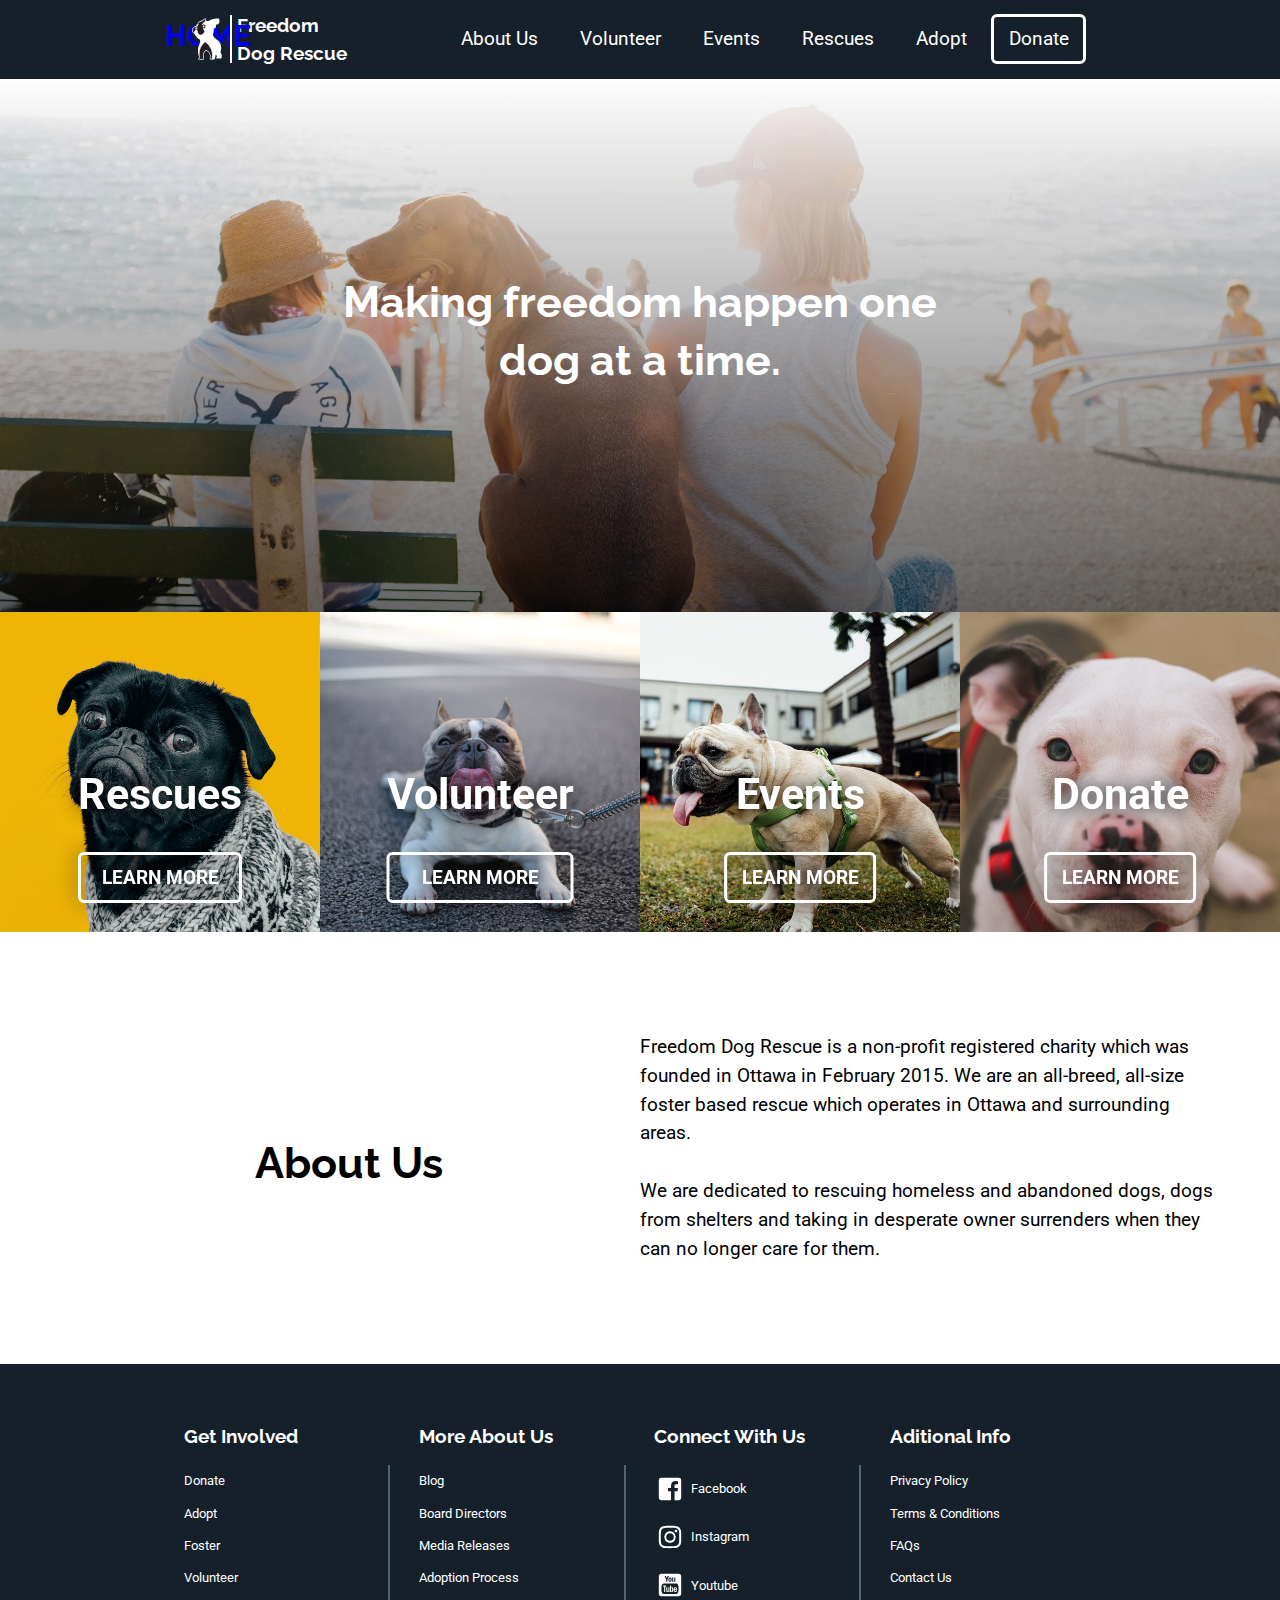
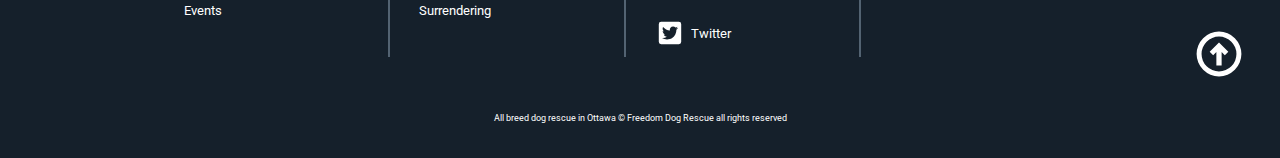
==== commit e7da3e33: "Add content to the form page and adjust the index and rescue pages for better user experience" ====
--- a/index.html
+++ b/index.html
@@ -23,7 +23,8 @@
     <div class="masthead grid grid-middle text-center wrapper" id="top">
       <div class="unit xs-1-2 s-1-2 m-1 l-1-4 logo">
         <div class="ib push-1-2 pad-t-1-2">
-          <a href="index.html" aria-label="link to homepage.">
+          <a href="index.html" aria-label="link to homepage." class="relative">
+            <span class="rale bold text-upper mega pin-c">Home</span>
             <i class="icon i-48">
               <svg><use fill="#fff" xlink:href="images/fdr-logos.svg#fdr-logo-white" /></svg>
             </i>
--- a/css/main.css
+++ b/css/main.css
@@ -27,8 +27,7 @@
 .logo,
 .footer-list p,
 .banner-content,
-small,
-span {
+small {
   color: #fff;
 }
 
@@ -205,6 +204,24 @@
 
 /* rescues css ends */
 
+/* adopt css starts */
+
+.banner-adopt {
+  background-image: linear-gradient(to top, rgba(0, 0, 0, .6), rgba(0, 0, 0, 0)), url("../images/adopt-banner.jpg");
+  background-repeat: no-repeat;
+  background-size: 100% auto;
+}
+
+.sec-head {
+  border-bottom: 2px solid #536372;
+}
+
+fieldset {
+  border: none;
+}
+
+/* adopt css ends */
+
 /* footer content */
 
 footer {
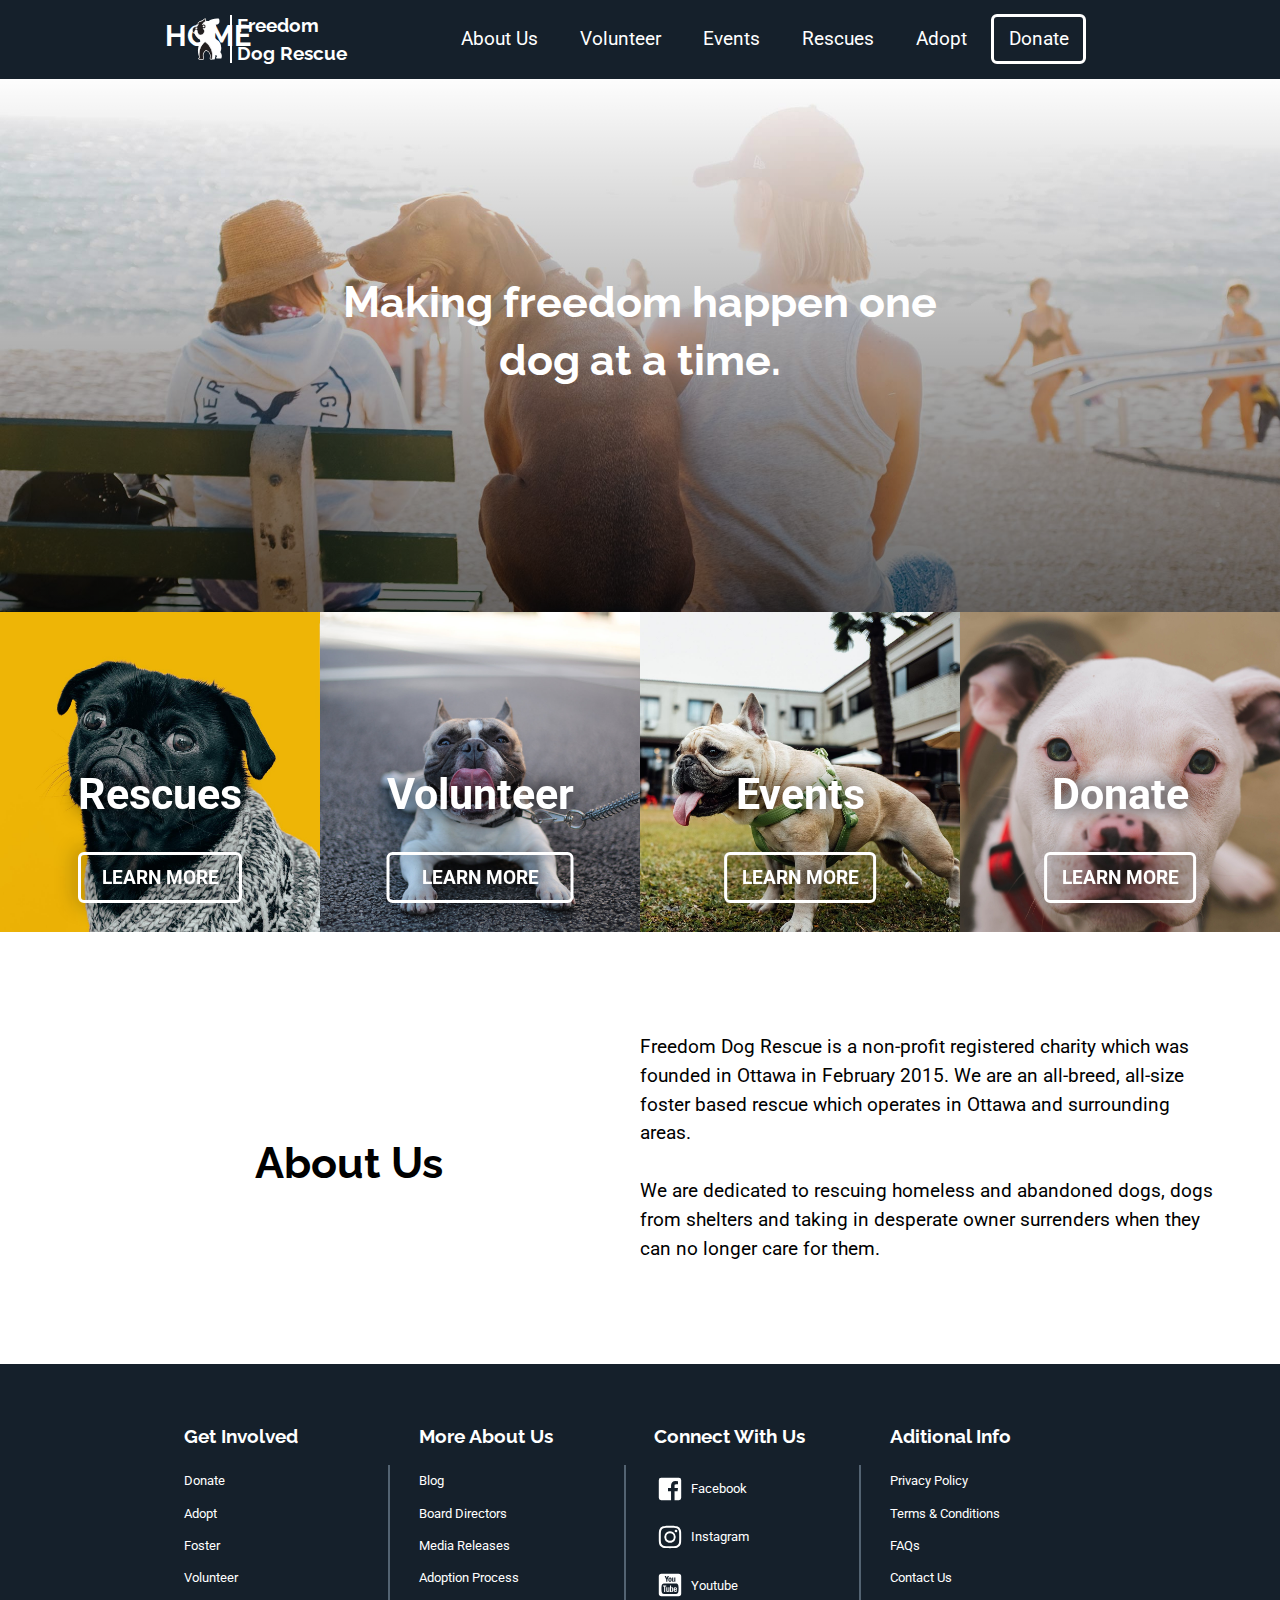
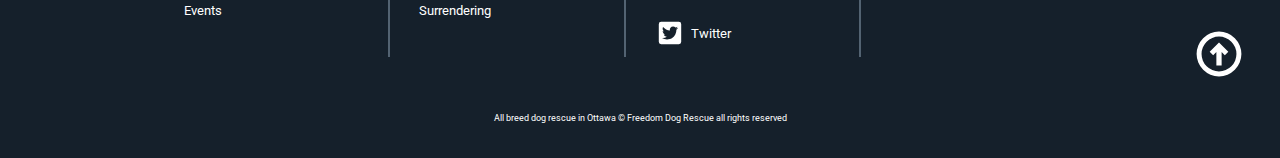
==== commit 627ba7eb: "Complete the form page of the website" ====
--- a/index.html
+++ b/index.html
@@ -24,7 +24,7 @@
       <div class="unit xs-1-2 s-1-2 m-1 l-1-4 logo">
         <div class="ib push-1-2 pad-t-1-2">
           <a href="index.html" aria-label="link to homepage." class="relative">
-            <span class="rale bold text-upper mega pin-c">Home</span>
+            <span class="rale bold text-upper mega pin-c logo-text">Home</span>
             <i class="icon i-48">
               <svg><use fill="#fff" xlink:href="images/fdr-logos.svg#fdr-logo-white" /></svg>
             </i>
@@ -79,7 +79,7 @@
     <section class="bg-saver push">
       <ol class="grid list-group-inline">
         <li class="menu cards unit xs-1 s-1 m-1-2 l-1-2 xl-1-4">
-          <a class="menu-card" href="#">
+          <a class="menu-card" href="rescues.html">
             <div class="embed embed-1by1 relative">
               <img class="img-flex embed-item" src="images/adopt.jpg" alt="Cute picture of puppy" aria-label="Link to the adoption page. Click to learn more.">
               <div class="menu-info pin-cb text-center">
--- a/css/main.css
+++ b/css/main.css
@@ -27,7 +27,8 @@
 .logo,
 .footer-list p,
 .banner-content,
-small {
+small,
+.logo-text {
   color: #fff;
 }
 
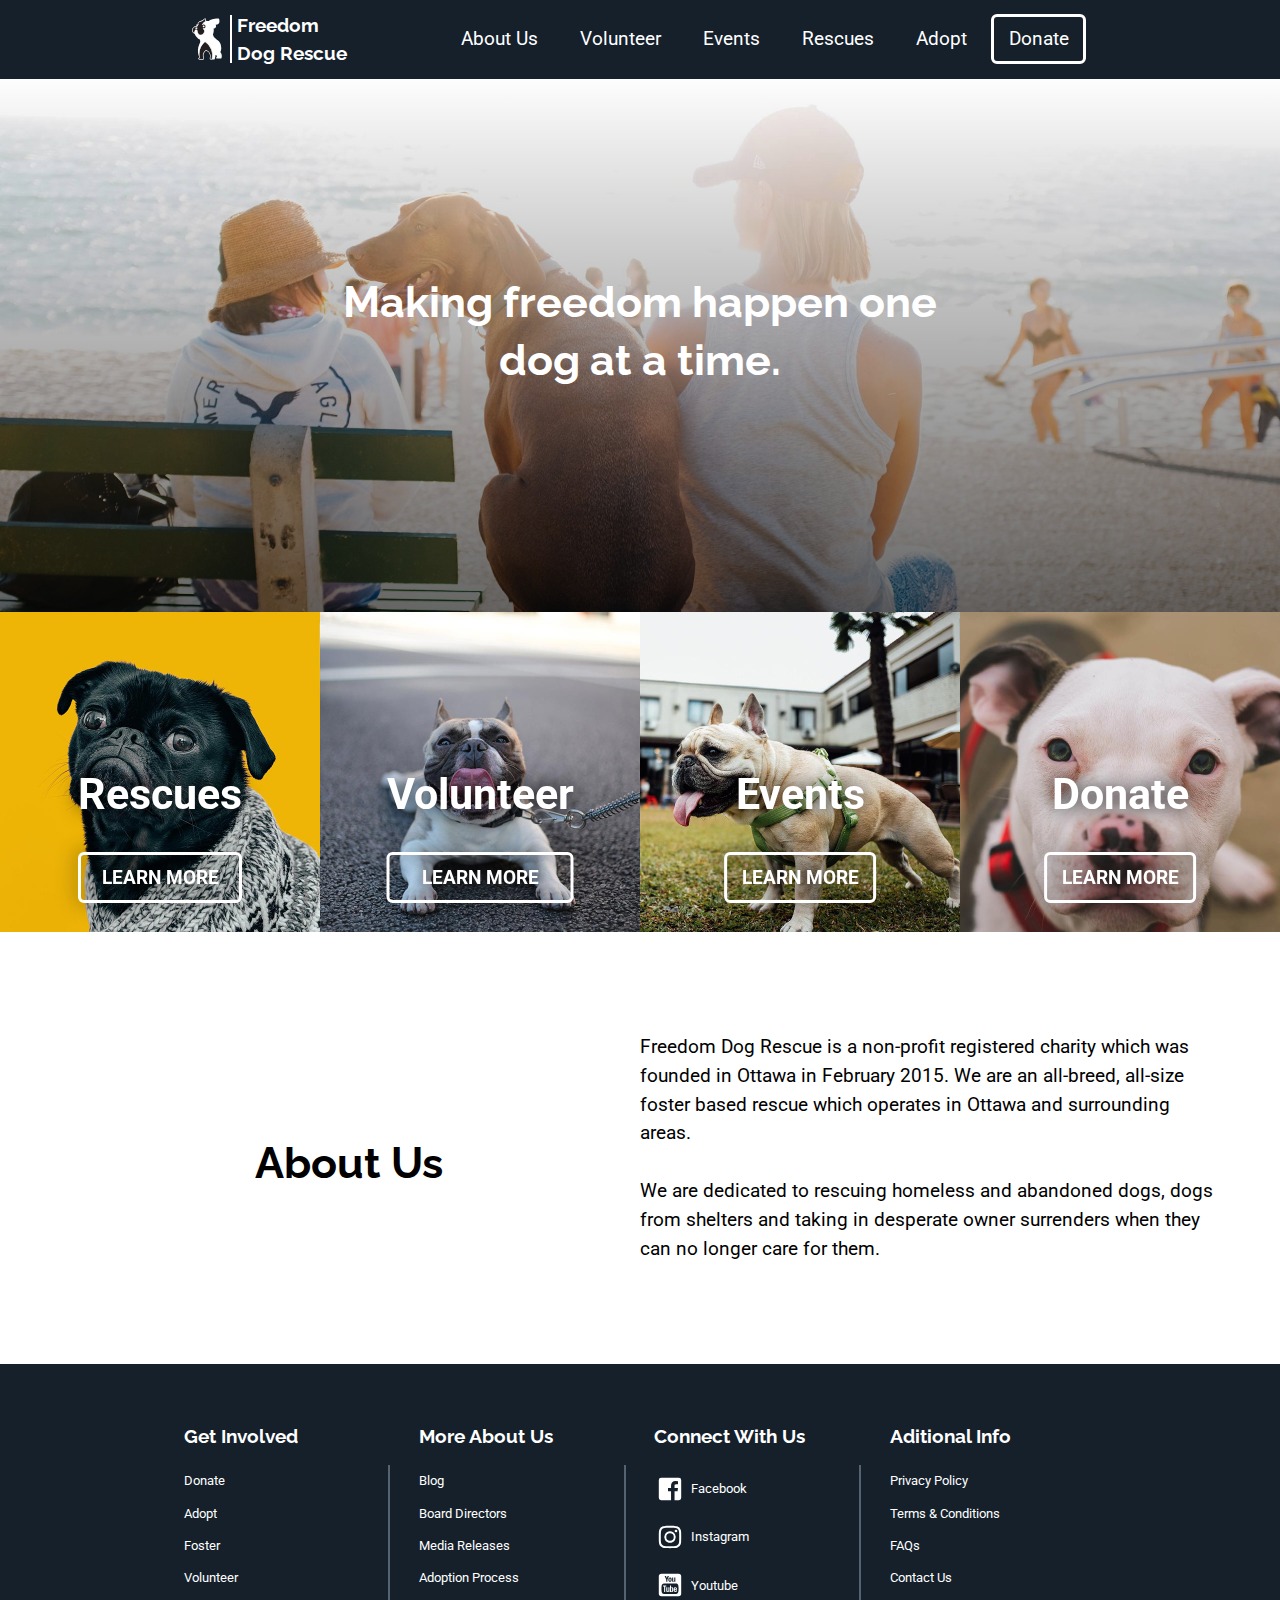
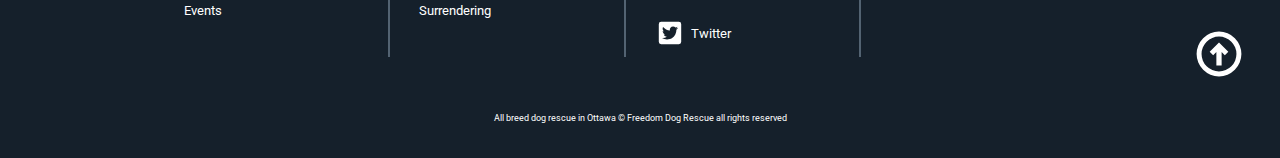
==== commit 9d6b5d28: "Remove the home span from the index page until it can be added again later" ====
--- a/index.html
+++ b/index.html
@@ -24,7 +24,6 @@
       <div class="unit xs-1-2 s-1-2 m-1 l-1-4 logo">
         <div class="ib push-1-2 pad-t-1-2">
           <a href="index.html" aria-label="link to homepage." class="relative">
-            <span class="rale bold text-upper mega pin-c logo-text">Home</span>
             <i class="icon i-48">
               <svg><use fill="#fff" xlink:href="images/fdr-logos.svg#fdr-logo-white" /></svg>
             </i>
--- a/css/main.css
+++ b/css/main.css
@@ -214,11 +214,37 @@
 }
 
 .sec-head {
-  border-bottom: 2px solid #536372;
+  border-top: 2px solid #15202b;
+  border-bottom: 2px solid #15202b;
+}
+
+form {
+  border: 2px solid #999;
+  border-radius: 8px;
+  box-shadow: 0 .1em .4em rgba(0, 0, 0, .5);
+}
+
+form input,
+form textarea,
+form select,
+form [type="checkbox"] + label::before {
+  border-radius: 6px;
 }
 
 fieldset {
   border: none;
+}
+
+.form-btn button {
+  color: #15202b;
+  border-color: #15202b;
+  background-color: transparent;
+}
+
+.form-btn button:hover {
+  color: #fff;
+  border-color: #15202b;
+  background-color: #15202b;
 }
 
 /* adopt css ends */
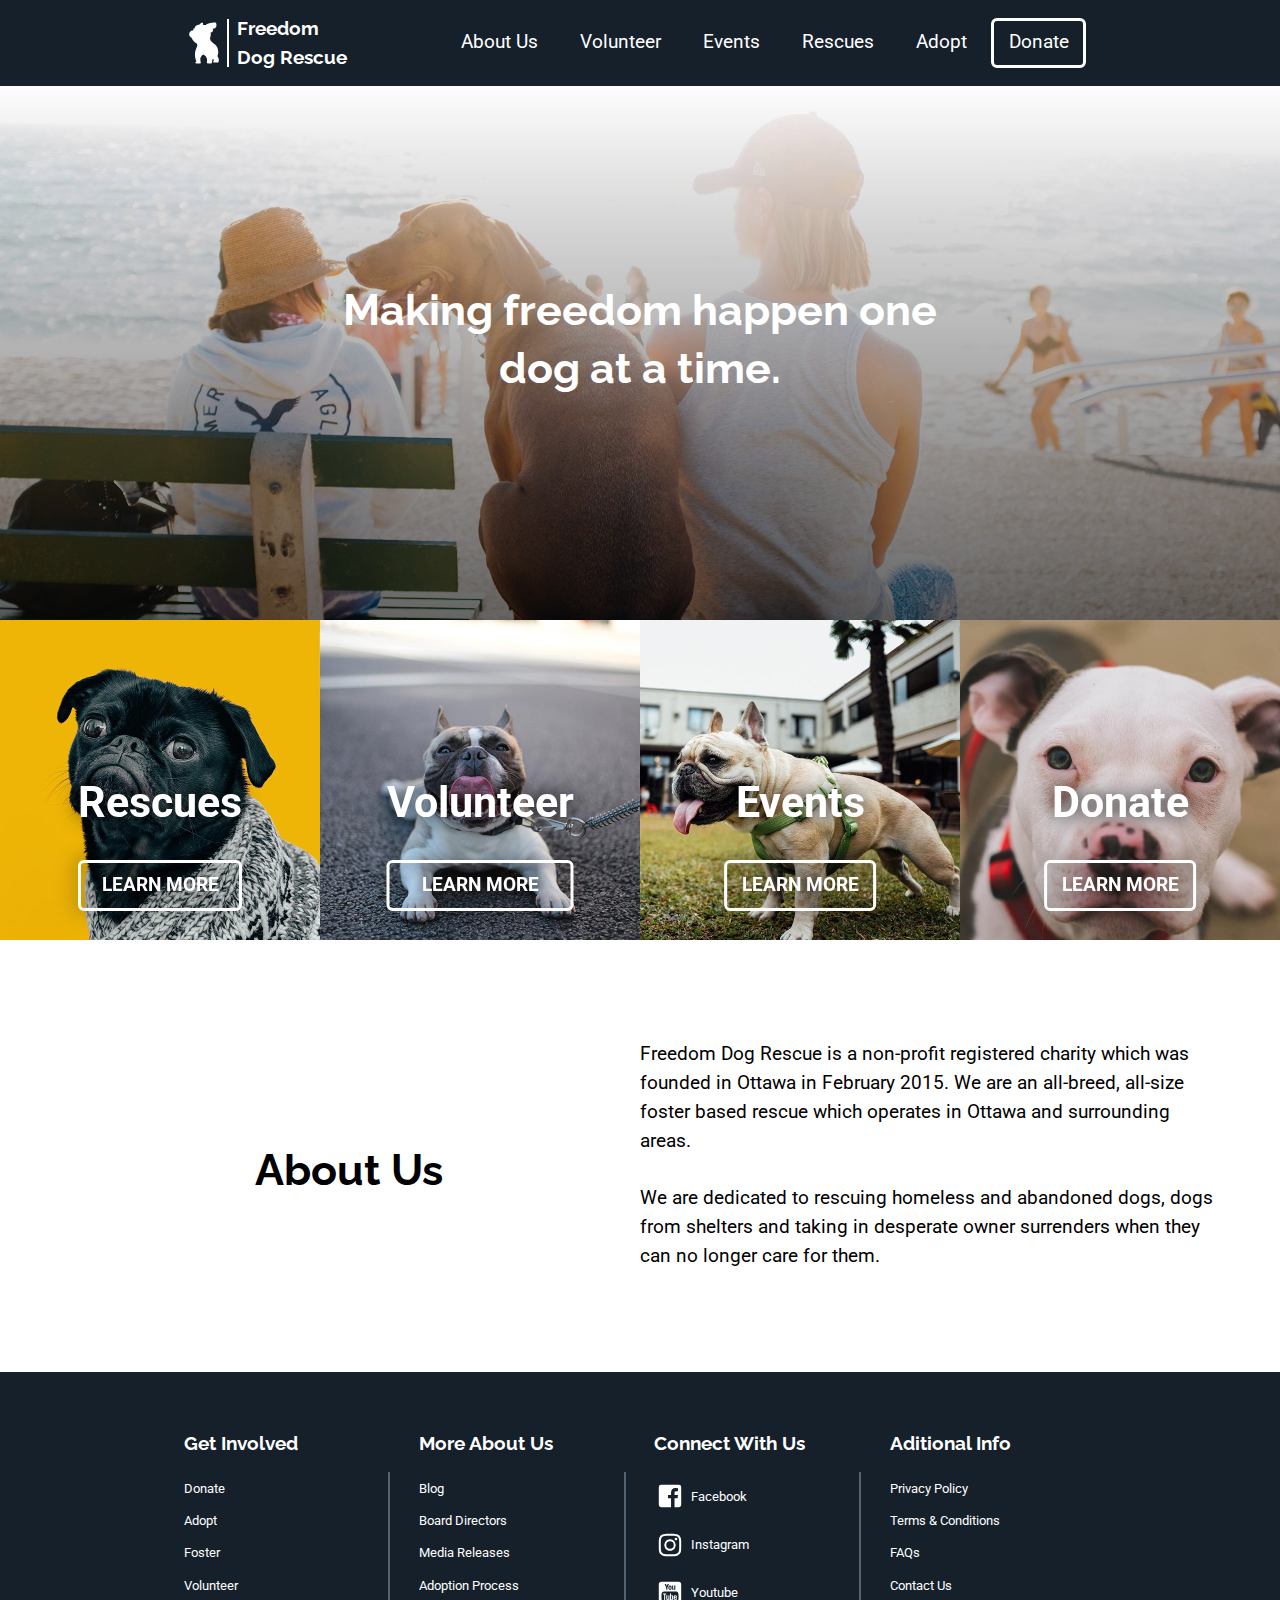
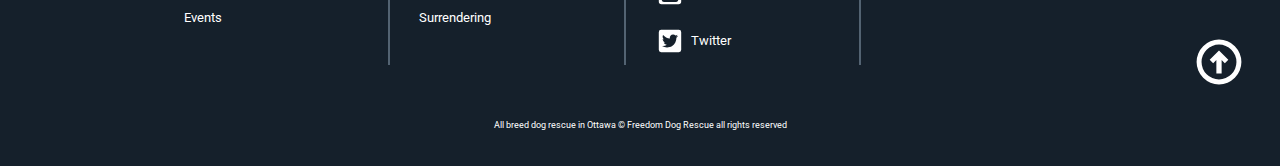
==== commit 93e4f1fa: "Animate the home button to reveal text and make minor fixes to the webpage files" ====
--- a/index.html
+++ b/index.html
@@ -21,16 +21,19 @@
 
   <header role="banner">
     <div class="masthead grid grid-middle text-center wrapper" id="top">
-      <div class="unit xs-1-2 s-1-2 m-1 l-1-4 logo">
-        <div class="ib push-1-2 pad-t-1-2">
-          <a href="index.html" aria-label="link to homepage." class="relative">
+      <div class="unit xs-1-2 s-1-2 m-1 l-1-4">
+        <div class="ib push-1-2 pad-t-1-2 logo">
+          <a href="index.html" aria-label="link to homepage." class="relative block">
             <i class="icon i-48">
               <svg><use fill="#fff" xlink:href="images/fdr-logos.svg#fdr-logo-white" /></svg>
             </i>
-          </a>
-        </div>
-        <div class="ib valign-middle">
-          <p class="kilo rale push-0 text-left bold">Freedom<br>Dog Rescue</p>
+            <div class="ib valign-middle gutter-1-8 logo-wordmark">
+              <p class="kilo rale push-0 text-left bold">Freedom<br>Dog Rescue</p>
+            </div>
+            <div class="logo-home">
+              <p class="text-upper rale bold push-0 giga">Home</p>
+            </div>
+          </a>
         </div>
       </div>
       <input type="checkbox" id="mob-nav" class="nav-check unit xs-0" required>
@@ -59,7 +62,7 @@
             <a class="rob btn" href="adopt.html">Adopt</a>
           </li>
           <li class="pad-t-1-2 gutter-1-8 pad-b-1-2 block">
-            <a class="rob btn btn-ghost" href="#">Donate</a>
+            <a class="rob btn btn-ghost donate" href="#">Donate</a>
           </li>
         </ul>
       </nav>
--- a/css/main.css
+++ b/css/main.css
@@ -20,6 +20,48 @@
 
 .logo i {
   border-right: 2px solid #fff;
+}
+
+.logo a {
+  color: #fff;
+  text-decoration: none;
+}
+
+.logo .logo-wordmark {
+  opacity: 1;
+  transition: all .5s ease-in;
+}
+
+.logo .logo-home {
+  position: absolute;
+  left: 0px;
+  top: 50%;
+  transform: translateY(-50%);
+  opacity: 1;
+  transition: all .3s ease-in;
+  clip-path: inset(0px 120px 0px 50px);
+}
+
+.logo .mask {
+  position: absolute;
+  left: 55px;
+  top: 50%;
+  transform: translateY(-50%);
+}
+
+.logo:hover .logo-wordmark {
+  opacity: 0;
+  transition: all .3s ease-out;
+}
+
+.logo:hover .logo-home {
+  position: absolute;
+  left: 55px;
+  top: 50%;
+  transform: translateY(-50%);
+  opacity: 1;
+  clip-path: inset(0px 0px 0px 0px);
+  transition: all .5s ease-out;
 }
 
 h1,
@@ -84,14 +126,20 @@
   border: 3px solid #0a0f15;
 }
 
+.mob-nav li .btn:not(.donate) {
+  display: block;
+}
+
 header [type="checkbox"] + label::before {
   top: -10em;
 }
 
+footer .return,
 .nav-label .nav-icon {
   fill: #fff;
 }
 
+footer .return:hover,
 .nav-check:checked ~ .nav-label .nav-icon {
   fill: #ff704d;
 }
@@ -99,10 +147,6 @@
 .nav-check:checked ~ .mob-nav {
   left: 0;
   transition: all 500ms ease-in-out;
-}
-
-.current a {
-  color: #ff704d;
 }
 
 /* header content ends */
@@ -262,17 +306,10 @@
   text-decoration: none;
 }
 
+.current a,
 .footer-list li:hover a,
 .footer-list li:hover p {
   color: #ff704d;
-}
-
-footer .return {
-  fill: #fff;
-}
-
-footer .return:hover {
-  fill: #ff704d;
 }
 
 @media only screen and (min-width: 38em) {
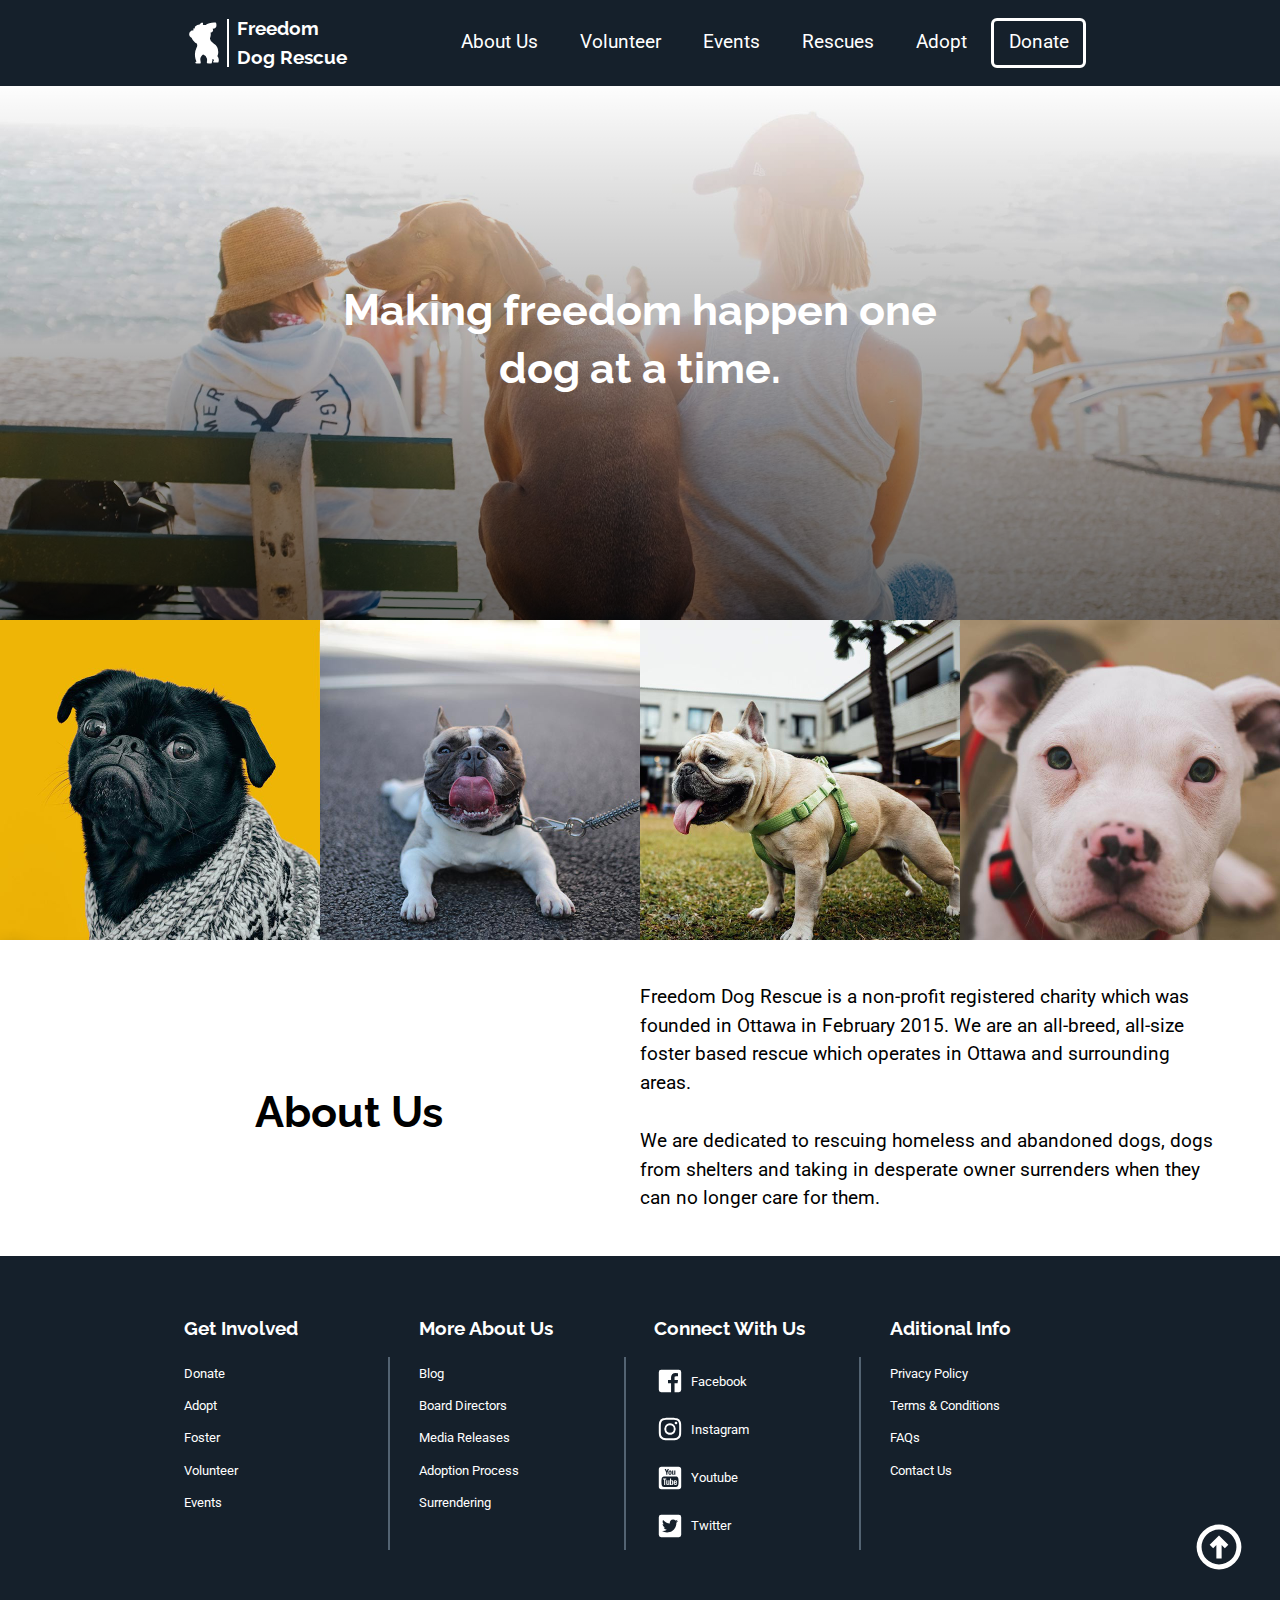
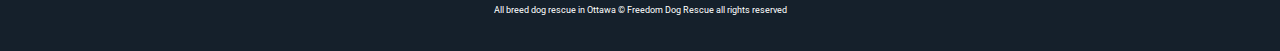
==== commit 6e340cef: "Remove unnecessary code from the css files" ====
--- a/index.html
+++ b/index.html
@@ -80,7 +80,7 @@
 
     <section class="bg-saver push">
       <ol class="grid list-group-inline">
-        <li class="menu cards unit xs-1 s-1 m-1-2 l-1-2 xl-1-4">
+        <li class="cards unit xs-1 s-1 m-1-2 l-1-2 xl-1-4">
           <a class="menu-card" href="rescues.html">
             <div class="embed embed-1by1 relative">
               <img class="img-flex embed-item" src="images/adopt.jpg" alt="Cute picture of puppy" aria-label="Link to the adoption page. Click to learn more.">
@@ -91,7 +91,7 @@
             </div>
           </a>
         </li>
-        <li class="menu cards unit xs-1 s-1 m-1-2 l-1-2 xl-1-4">
+        <li class="cards unit xs-1 s-1 m-1-2 l-1-2 xl-1-4">
           <a class="menu-card" href="#">
             <div class="embed embed-1by1 relative">
               <img class="img-flex embed-item" src="images/volunteer.jpg" alt="Cute picture of puppy" aria-label="Link to the volunteer page. Click to learn more.">
@@ -102,7 +102,7 @@
             </div>
           </a>
         </li>
-        <li class="menu cards unit xs-1 s-1 m-1-2 l-1-2 xl-1-4">
+        <li class="cards unit xs-1 s-1 m-1-2 l-1-2 xl-1-4">
           <a class="menu-card" href="#">
             <div class="embed embed-1by1 relative">
               <img class="img-flex embed-item" src="images/events.jpg" alt="Cute picture of puppy" aria-label="Link to the events page. Click to learn more.">
@@ -113,7 +113,7 @@
             </div>
           </a>
         </li>
-        <li class="menu cards unit xs-1 s-1 m-1-2 l-1-2 xl-1-4">
+        <li class="cards unit xs-1 s-1 m-1-2 l-1-2 xl-1-4">
           <a class="menu-card" href="#">
             <div class="embed embed-1by1 relative">
               <img class="img-flex embed-item" src="images/donate.jpg" alt="Cute picture of puppy" aria-label="Link to the donation page. Click to learn more.">
--- a/css/modules.css
+++ b/css/modules.css
@@ -41,27 +41,6 @@
   display: block;
 }
 
-audio,
-canvas,
-progress,
-video {
-  display: inline-block;
-  vertical-align: baseline;
-}
-
-template {
-  display: none;
-}
-
-details {
-  cursor: pointer;
-}
-
-audio:not([controls]) {
-  display: none;
-  height: 0;
-}
-
 a,
 area,
 button,
@@ -92,26 +71,9 @@
   overflow: hidden;
 }
 
-svg.img-flex {
-  width: 100%;
-  height: 100%;
-}
-
-.image-replacement, .ir {
-  overflow: hidden;
-  direction: ltr;
-  text-align: left;
-  text-indent: 100%;
-  white-space: nowrap;
-}
-
 .list-group, .list-group-inline, .list-group--inline {
   padding-left: 0;
   list-style-type: none;
-}
-
-.list-group > dd {
-  margin-left: 0;
 }
 
 .list-group-inline::before,
@@ -132,19 +94,6 @@
   display: inline-block;
 }
 
-.list-group-inline > dt,
-.list-group--inline > dt {
-  clear: left;
-  float: left;
-  width: 11em;
-}
-
-.list-group-inline > dd,
-.list-group--inline > dd {
-  float: left;
-  min-width: 12em;
-}
-
 .embed {
   margin-left: 0;
   margin-right: 0;
@@ -157,48 +106,8 @@
   padding-top: 100%; /* Square */
 }
 
-.embed-4by3, .embed--4by3 {
-  padding-top: 75%; /* Traditional TV/computer screens */
-}
-
-.embed-iso216, .embed--iso216 {
-  padding-top: 70.92%; /* A-standard paper sizes */
-}
-
-.embed-3by2, .embed--3by2 {
-  padding-top: 66.6%; /* Classic 35 mm film & most digital photos, landscape */
-}
-
-.embed-2by3, .embed--2by3 {
-  padding-top: 150%; /* Classic 35 mm film & most digital photos, portrait */
-}
-
-.embed-golden, .embed--golden {
-  padding-top: 61.8%; /* The Golden Ratio */
-}
-
-.embed-16by9, .embed--16by9 {
-  padding-top: 56.25%; /* HD TV */
-}
-
-.embed-185by100, .embed--185by100 {
-  padding-top: 54.05%; /* Common widescreen cinema */
-}
-
 .embed-24by10, .embed--24by10 {
   padding-top: 41.667%; /* Widescreen cinema: 2.4:1 */
-}
-
-.embed-3by1, .embed--3by1 {
-  padding-top: 33.3333%; /* Panorama photos */
-}
-
-.embed-4by1, .embed--4by1 {
-  padding-top: 25%; /* Polyvision */
-}
-
-.embed-5by1, .embed--5by1 {
-  padding-top: 20%; /* Really wide... */
 }
 
 .embed-item, .embed__item {
@@ -207,27 +116,6 @@
   position: absolute;
   top: 0;
   width: 100%;
-}
-
-.media {
-  overflow: hidden;
-}
-
-.media-img, .media__img {
-  float: left;
-}
-
-.media-img-reversed, .media__img--reversed {
-  float: right;
-}
-
-.media-img-stacked, .media__img--stacked {
-  float: none;
-}
-
-.media-body, .media__body {
-  overflow: hidden;
-  min-width: 12em; /* Slightly less than 200px, responsiveness built in */
 }
 
 .icon {
@@ -238,26 +126,6 @@
   vertical-align: middle;
 }
 
-.i-16, .i--16 {
-  height: 16px;
-  width: 16px;
-}
-
-.i-18, .i--18 {
-  height: 18px;
-  width: 18px;
-}
-
-.i-20, .i--20 {
-  height: 20px;
-  width: 20px;
-}
-
-.i-24, .i--24 {
-  height: 24px;
-  width: 24px;
-}
-
 .i-32, .i--32 {
   height: 32px;
   width: 32px;
@@ -271,26 +139,6 @@
 .i-64, .i--64 {
   height: 64px;
   width: 64px;
-}
-
-.i-96, .i--96 {
-  height: 96px;
-  width: 96px;
-}
-
-.i-128, .i--128 {
-  height: 128px;
-  width: 128px;
-}
-
-.i-192, .i--192 {
-  height: 192px;
-  width: 192px;
-}
-
-.i-256, .i--256 {
-  height: 256px;
-  width: 256px;
 }
 
 .icon img,
@@ -301,23 +149,6 @@
   top: 0;
   width: 100%;
   fill: currentColor;
-}
-
-.icon-label {
-  vertical-align: middle;
-}
-
-.icon-link,
-.icon-link:focus,
-.icon-link:hover {
-  text-decoration: none;
-}
-
-[hidden], .hidden {
-  /* stylelint-disable declaration-no-important */
-  display: none !important;
-  visibility: hidden !important;
-  /* stylelint-enable */
 }
 
 .visually-hidden {
@@ -332,155 +163,23 @@
   clip-path: inset(50%);
 }
 
-.visually-hidden.focusable:active, .visually-hidden.focusable:focus {
-  height: auto;
-  margin: 0;
-  overflow: visible;
-  position: static;
-  width: auto;
-  clip: auto;
-  clip-path: none;
-}
-
-.invisible {
-  visibility: hidden;
-}
-
-.chop,
-.crop {
-  overflow: hidden;
-}
-
-.truncate {
-  max-width: 100%;
-  overflow: hidden;
-  width: 100%;
-  text-overflow: ellipsis;
-  white-space: nowrap;
-}
-
-.scrollable {
-  max-width: 100%;
-  overflow-x: auto;
-  overflow-y: hidden;
-  -webkit-overflow-scrolling: touch;
-}
-
-.clearfix::after {
-  content: " ";
-  display: block;
-  clear: both;
-}
-
-.left {
-  float: left;
-}
-
-.right {
-  float: right;
-}
-
 .center-text,
 .center-flow {
   text-align: center;
 }
 
-.center-block {
-  margin-left: auto;
-  margin-right: auto;
-}
-
-.no-auto-margins,
-.not-centered {
-  /* stylelint-disable declaration-no-important */
-  margin-left: 0 !important;
-  margin-right: 0 !important;
-  /* stylelint-enable */
-}
-
-.center-content,
-.center-content-vertical,
-.center-contents,
-.center-contents-vertical {
-  display: -webkit-flex;
-  display: -ms-flexbox;
-  display: flex;
-  -webkit-justify-content: center;
-  -ms-flex-pack: center;
-  justify-content: center;
-  -webkit-align-items: center;
-  -ms-flex-align: center;
-  align-items: center;
-  -webkit-align-content: center;
-  -ms-flex-line-pack: center;
-  align-content: center;
-  -webkit-flex-direction: column wrap;
-  -ms-flex-direction: column wrap;
-  flex-flow: column wrap;
-}
-
-.center-content-start,
-.center-content-vertical-start,
-.center-contents-start,
-.center-contents-vertical-start {
-  display: -webkit-flex;
-  display: -ms-flexbox;
-  display: flex;
-  -webkit-justify-content: center;
-  -ms-flex-pack: center;
-  justify-content: center;
-  -webkit-flex-direction: column wrap;
-  -ms-flex-direction: column wrap;
-  flex-flow: column wrap;
-}
-
-.center-content-horizontal,
-.center-contents-horizontal {
-  display: -webkit-flex;
-  display: -ms-flexbox;
-  display: flex;
-  -webkit-justify-content: center;
-  -ms-flex-pack: center;
-  justify-content: center;
-  -webkit-align-items: center;
-  -ms-flex-align: center;
-  align-items: center;
-  -webkit-align-content: center;
-  -ms-flex-line-pack: center;
-  align-content: center;
-  -webkit-flex-direction: row wrap;
-  -ms-flex-direction: row wrap;
-  flex-flow: row wrap;
-}
-
-.inline {
-  display: inline;
-}
-
 .block {
   display: block;
 }
 
 .inline-block, .ib {
   display: inline-block;
-}
-
-.valign-top {
-  vertical-align: top;
-}
-
-.valign-bottom {
-  vertical-align: bottom;
 }
 
 .valign-middle {
   vertical-align: middle;
 }
 
-.fixed {
-  position: fixed;
-}
-
 .relative {
   position: relative;
 }
@@ -490,32 +189,8 @@
   position: absolute;
 }
 
-.static {
-  position: static;
-}
-
-.zindex-1 {
-  z-index: 1;
-}
-
-.zindex-2 {
-  z-index: 2;
-}
-
-.zindex-3 {
-  z-index: 3;
-}
-
 .zindex-1000 {
   z-index: 1000;
-}
-
-.pin-top-left,
-.pin-left-top,
-.pin-tl,
-.pin-lt {
-  top: 0;
-  left: 0;
 }
 
 .pin-top-right,
@@ -526,14 +201,6 @@
   right: 0;
 }
 
-.pin-bottom-left,
-.pin-left-bottom,
-.pin-bl,
-.pin-lb {
-  bottom: 0;
-  left: 0;
-}
-
 .pin-bottom-right,
 .pin-right-bottom,
 .pin-br,
@@ -542,42 +209,6 @@
   right: 0;
 }
 
-.pin-top-center,
-.pin-center-top,
-.pin-tc,
-.pin-ct {
-  left: 50%;
-  top: 0;
-  transform: translateX(-50%);
-}
-
-.pin-bottom-center,
-.pin-center-bottom,
-.pin-bc,
-.pin-cb {
-  bottom: 0;
-  left: 50%;
-  transform: translateX(-50%);
-}
-
-.pin-center-left,
-.pin-left-center,
-.pin-cl,
-.pin-lc {
-  left: 0;
-  top: 50%;
-  transform: translateY(-50%);
-}
-
-.pin-center-right,
-.pin-right-center,
-.pin-cr,
-.pin-rc {
-  right: 0;
-  top: 50%;
-  transform: translateY(-50%);
-}
-
 .pin-center, .pin-c {
   left: 50%;
   top: 50%;
@@ -586,41 +217,6 @@
 
 .width-quarter, .w-1-4 {
   width: 25%;
-}
-
-.width-half, .w-1-2 {
-  width: 50%;
-}
-
-.width-full, .w-1 {
-  width: 100%;
-}
-
-.height-quarter, .h-1-4 {
-  height: 25%;
-}
-
-.height-half, .h-1-2 {
-  height: 50%;
-}
-
-.height-full, .h-1 {
-  height: 100%;
-}
-
-.height-win-quarter, .h-w-1-4 {
-  height: 25vh;
-  max-height: 46em;
-}
-
-.height-win-half, .h-w-1-2 {
-  height: 50vh;
-  max-height: 46em;
-}
-
-.height-win-full, .h-w-1 {
-  height: 100vh;
-  max-height: 46em;
 }
 
 ul {
@@ -635,32 +231,11 @@
   text-align: right;
 }
 
-ol {
-  counter-reset: ol-simple-numbers;
-  list-style-type: none;
-}
-
-ol > li::before {
-  float: left;
-  margin-left: -1.6em;
-  width: 1.3em;
-  counter-increment: ol-simple-numbers;
-  content: counter(ol-simple-numbers);
-  text-align: right;
-}
-
 .list-group > li::before,
 .list-group-inline > li::before,
 .list-group--inline > li::before {
   content: none;
 }
-
-/* stylelint-disable no-descending-specificity */
-
-/*
- * (c) Nicolas Gallagher and Jonathan Neal of Normalize.css || MIT License
- *     https://necolas.github.io/normalize.css/
- */
 
 button,
 input,
@@ -677,30 +252,6 @@
   overflow: visible;
 }
 
-button,
-select {
-  text-transform: none;
-}
-
-button,
-html [type="button"],
-[type="reset"],
-[type="submit"] {
-  -webkit-appearance: button;
-  cursor: pointer;
-}
-
-button[disabled],
-html input[disabled] {
-  cursor: default;
-}
-
-button::-moz-focus-inner,
-input::-moz-focus-inner {
-  border: 0;
-  padding: 0;
-}
-
 [type="checkbox"],
 [type="radio"] {
   opacity: 0;
@@ -709,52 +260,6 @@
   width: 1px;
 }
 
-[type="number"]::-webkit-inner-spin-button,
-[type="number"]::-webkit-outer-spin-button {
-  height: auto;
-}
-
-[type="search"]::-webkit-search-cancel-button,
-[type="search"]::-webkit-search-decoration {
-  -webkit-appearance: none;
-}
-
-fieldset {
-  padding-left: 0;
-  padding-right: 0;
-
-  border: 0;
-  border-top: 2px solid #666;
-}
-
-legend {
-  color: inherit;
-  display: table;
-  max-width: 100%;
-  padding: 0 .3em 0 0;
-  white-space: normal;
-
-  border: 0;
-
-  font-weight: bold;
-}
-
-optgroup {
-  font-weight: bold;
-}
-
-::-webkit-input-placeholder {
-  color: inherit;
-  opacity: .54;
-}
-
-::-webkit-file-upload-button {
-  -webkit-appearance: button;
-  font: inherit;
-}
-
-/* End Normalize.css code */
-
 label,
 .label-block {
   display: block;
@@ -767,27 +272,6 @@
   display: inline-block;
 }
 
-input:not([type]),
-[type="text"],
-[type="number"],
-[type="search"],
-[type="url"],
-[type="email"],
-[type="password"],
-[type="tel"],
-[type="datetime-local"],
-[type="month"],
-[type="week"],
-[type="date"],
-[type="time"],
-[type="range"],
-select,
-textarea {
-  -moz-appearance: none;
-  -webkit-appearance: none;
-  appearance: none;
-}
-
 input,
 textarea {
   display: block;
@@ -801,208 +285,6 @@
 label {
   vertical-align: middle;
 }
-
-textarea {
-  max-width: 100%;
-  min-height: 4em;
-  overflow: auto;
-}
-
-[type="color"] {
-  display: inline-block;
-  width: 2em;
-}
-
-select {
-  display: block;
-  width: 100%;
-
-  background-image: url("data:image/svg+xml,%3Csvg xmlns='http://www.w3.org/2000/svg' width='256' height='256' viewBox='0 0 256 256'%3E%3Cpath fill='none' stroke='%23000' stroke-miterlimit='10' stroke-width='70' d='M36.3 82.1l91.9 91.8 91.5-91.8'/%3E%3C/svg%3E");
-  background-repeat: no-repeat;
-  background-position: calc(100% - .4em) center;
-  background-size: 18px auto;
-  background-color: #fff;
-  border: 2px solid #666;
-  border-radius: 0;
-}
-
-[type="checkbox"] + label::before {
-  content: " ";
-  display: inline-block;
-  height: 1.8em;
-  margin-right: .3em;
-  position: relative;
-  vertical-align: middle;
-  top: -.1em;
-  width: 1.8em;
-
-  background-color: #fff;
-  background-size: cover;
-  border: 2px solid #666;
-
-  line-height: inherit;
-}
-
-[type="checkbox"]:checked + label::before {
-  background-image: url("data:image/svg+xml,%3Csvg xmlns='http://www.w3.org/2000/svg' width='256' height='256' viewBox='0 0 256 256'%3E%3Cpath fill='none' stroke='%23000' stroke-miterlimit='10' stroke-width='50' d='M49.9 130.1l50.8 50.7L206.1 75.2'/%3E%3C/svg%3E");
-}
-
-[type="checkbox"]:focus + label::before {
-  outline: 3px solid #000;
-  z-index: 1000;
-}
-
-[type="radio"] + label::before {
-  content: " ";
-  display: inline-block;
-  height: 1.8em;
-  margin-right: .3em;
-  position: relative;
-  vertical-align: middle;
-  top: -.1em;
-  width: 1.8em;
-
-  background-color: #fff;
-  background-size: cover;
-  border: 2px solid #666;
-  border-radius: 50%;
-
-  line-height: inherit;
-}
-
-[type="radio"]:checked + label::before {
-  background-image: url("data:image/svg+xml,%3Csvg xmlns='http://www.w3.org/2000/svg' width='256' height='256' viewBox='0 0 256 256'%3E%3Ccircle cx='128' cy='128' r='70.4'/%3E%3C/svg%3E");
-}
-
-[type="radio"]:focus + label::before,
-[type="radio"] + label:focus::before {
-  box-shadow: 0 0 0 3px #000;
-  z-index: 1000;
-}
-
-[type="range"] {
-  border: 0;
-  background-color: #fff;
-}
-
-[type="range"]::-webkit-slider-runnable-track {
-  height: 6px;
-
-  -webkit-appearance: none;
-  appearance: none;
-  background-color: #ccc;
-  border: 0;
-  border-radius: 3px;
-}
-
-[type="range"]:active::-webkit-slider-runnable-track {
-  background-color: #ccc;
-}
-
-[type="range"]::-moz-range-track {
-  height: 6px;
-
-  -moz-appearance: none;
-  appearance: none;
-  background-color: #ccc;
-  border: 0;
-  border-radius: 3px;
-}
-
-[type="range"]:active::-moz-range-track {
-  background-color: #ccc;
-}
-
-[type="range"]::-ms-track {
-  height: 6px;
-
-  -ms-appearance: none;
-  appearance: none;
-  background-color: #ccc;
-  border: 0;
-  border-radius: 3px;
-}
-
-[type="range"]:active::-ms-track {
-  background-color: #ccc;
-}
-
-[type="range"]::-webkit-slider-thumb {
-  margin-top: -4px;
-  height: 16px;
-  width: 16px;
-
-  -webkit-appearance: none;
-  appearance: none;
-  background-color: #000;
-  border: none;
-  border-radius: 50%;
-}
-
-[type="range"]:hover::-webkit-slider-thumb {
-  background-color: #000;
-}
-
-[type="range"]:active::-webkit-slider-thumb {
-  background-color: #000;
-}
-
-[type="range"]::-moz-range-thumb {
-  margin-top: -4px;
-  height: 16px;
-  width: 16px;
-
-  -webkit-appearance: none;
-  appearance: none;
-  background-color: #000;
-  border: none;
-  border-radius: 50%;
-}
-
-[type="range"]:hover::-moz-range-thumb {
-  background-color: #000;
-}
-
-[type="range"]:active::-moz-range-thumb {
-  background-color: #000;
-}
-
-[type="range"]::-ms-thumb {
-  margin-top: -4px;
-  height: 16px;
-  width: 16px;
-
-  -webkit-appearance: none;
-  appearance: none;
-  background-color: #000;
-  border: none;
-  border-radius: 50%;
-}
-
-[type="range"]:hover::-ms-thumb {
-  background-color: #000;
-}
-
-[type="range"]:active::-ms-thumb {
-  background-color: #000;
-}
-
-[type="checkbox"].hide-custom-input + label::before,
-[type="checkbox"] + .hide-custom-input::before,
-[type="radio"].hide-custom-input + label::before,
-[type="radio"] + .hide-custom-input::before {
-  content: none;
-  display: none;
-}
-
-/* stylelint-enable */
-
-.link-box {
-  display: block;
-  text-decoration: none;
-}
-
-/* stylelint-disable no-descending-specificity */
 
 button,
 .btn {
@@ -1023,90 +305,11 @@
   text-transform: none;
 }
 
-button::-moz-focus-inner {
-  border: 0;
-  padding: 0;
-}
-
-/* stylelint-enable */
-
-button:focus,
-button:hover,
-.btn:focus,
-.btn:hover {
-  background-color: #fff;
-  border-color: #fff;
-  color: #000;
-}
-
-button[disabled] {
-  cursor: default;
-}
-
-.btn-light, .btn--light {
-  background-color: #e2e2e2;
-  border-color: #e2e2e2;
-  color: #000;
-}
-
-.btn-light:focus,
-.btn-light:hover,
-.btn--light:focus,
-.btn--light:hover {
-  background-color: #666;
-  border-color: #666;
-  color: #fff;
-}
-
 .btn-ghost,
 .btn--ghost {
   background-color: transparent;
   border-color: #333;
   color: #000;
-}
-
-.btn-ghost:focus,
-.btn-ghost:hover,
-.btn--ghost:focus,
-.btn--ghost:hover {
-  background-color: #fff;
-  border-color: #fff;
-  color: #000;
-}
-
-.btn-link {
-  display: inline;
-  padding: 0;
-  background-color: transparent;
-  border-radius: 0;
-  border: 0;
-  color: inherit;
-}
-
-.btn-link:focus,
-.btn-link:hover {
-  background-color: transparent;
-  color: inherit;
-}
-
-a:hover, a:active {
-  outline: none;
-}
-
-a:focus,
-[tabindex="0"]:focus,
-details:focus,
-summary:focus,
-input:focus,
-textarea:focus,
-button:focus,
-select:focus {
-  outline: 3px solid #000;
-  outline-offset: 0;
-}
-
-a:focus, [tabindex="0"]:focus {
-  outline-offset: 3px;
 }
 
 .skip-links {
@@ -1132,170 +335,3 @@
   font-weight: bold;
   text-decoration: none;
 }
-
-.skip-links a:focus,
-.skip-links button:focus {
-  outline-offset: 3px;
-  top: 0;
-}
-
-[aria-busy="true"] {
-  cursor: progress;
-}
-
-[aria-controls] {
-  cursor: pointer;
-}
-
-[aria-disabled] {
-  cursor: default;
-}
-
-.print-only {
-  display: none;
-  visibility: hidden;
-}
-
-.page-break-before {
-  page-break-before: always;
-}
-
-.page-break-after {
-  page-break-after: always;
-}
-
-.no-page-break-inside {
-  page-break-inside: avoid;
-}
-
-@media print {
-
-  /* stylelint-disable declaration-no-important */
-
-  .no-print {
-    display: none !important;
-    visibility: hidden !important;
-  }
-
-  .print-only,
-  .force-print {
-    display: block !important;
-    visibility: visible !important;
-  }
-
-  /* stylelint-enable */
-
-  .visually-hidden.force-print {
-    height: auto;
-    margin: 0;
-    overflow: visible;
-    padding: 0;
-    position: static;
-    width: auto;
-    border: 0;
-    clip: initial;
-    clip-path: none;
-  }
-
-  /*
-   * (c) Fabien Sa || MIT License
-   *     http://bafs.github.io/Gutenberg/
-   */
-
-  table,
-  blockquote,
-  pre,
-  code,
-  figure,
-  li,
-  hr,
-  ul,
-  ol,
-  a,
-  tr {
-    page-break-inside: avoid;
-  }
-
-  h1, h2, h3, h4, h5, h6, p, a {
-    orphans: 3;
-    widows: 3;
-  }
-
-  h1,
-  h2,
-  h3,
-  h4,
-  h5,
-  h6 {
-    page-break-after: avoid;
-    page-break-inside: avoid;
-  }
-
-  h1 + p,
-  h2 + p,
-  h3 + p,
-  h4 + p,
-  h5 + p,
-  h6 + p {
-    page-break-before: avoid;
-  }
-
-  img {
-    page-break-after: auto;
-    page-break-before: auto;
-    page-break-inside: avoid;
-  }
-
-  /* stylelint-disable declaration-no-important */
-
-  pre {
-    white-space: pre-wrap !important;
-    word-wrap: break-word;
-  }
-
-  /* stylelint-enable */
-
-  /* End Gutenberg code */
-
-  /*
-   * (c) HTML5 Boilerplate || MIT License
-   *     https://html5boilerplate.com/
-   */
-
-  /* stylelint-disable declaration-no-important */
-
-  *, *::before, *::after, *::first-letter, *::first-line {
-    background: none transparent !important;
-    color: #000 !important;
-    box-shadow: none !important;
-    text-shadow: none !important;
-  }
-
-  /* stylelint-enable */
-
-  a, a:visited {
-    text-decoration: underline;
-  }
-
-  a[href]::after {
-    content: " (" attr(href) ")";
-  }
-
-  abbr[title]::after {
-    content: " (" attr(title) ")";
-  }
-
-  a[href^="#"]::after,
-  a[href^="javascript:"]::after,
-  a.no-print-href::after,
-  a.href-no-print::after {
-    content: "";
-  }
-
-  thead {
-    display: table-header-group;
-  }
-
-  /* End HTML5 Boilerplate code */
-
-}
--- a/css/grid.css
+++ b/css/grid.css
@@ -16,12 +16,6 @@
   flex-flow: row wrap;
 }
 
-.grid-bottom {
-  -webkit-align-items: flex-end;
-  -ms-align-items: flex-end;
-  align-items: flex-end;
-}
-
 .grid-middle {
   -webkit-align-items: center;
   -ms-align-items: center;
@@ -32,11 +26,6 @@
   -webkit-align-items: stretch;
   -ms-align-items: stretch;
   align-items: stretch;
-}
-
-.opera-only :-o-prefocus,
-.grid {
-  word-spacing: -.43em;
 }
 
 .unit {
@@ -48,17 +37,8 @@
   visibility: visible;
 }
 
-.grid-bottom .unit {
-  vertical-align: bottom;
-}
-
 .grid-middle .unit {
   vertical-align: middle;
-}
-
-[class*="unit-push-"],
-[class*="unit-pull-"] {
-  position: relative;
 }
 
 .unit-content-distribute {
@@ -73,43 +53,6 @@
   justify-content: space-between;
 }
 
-.unit-content-center,
-.unit-content-center-vertical {
-  display: -webkit-flex;
-  display: -ms-flexbox;
-  display: flex;
-  -webkit-justify-content: center;
-  -ms-flex-pack: center;
-  justify-content: center;
-  -webkit-align-items: center;
-  -ms-flex-align: center;
-  align-items: center;
-  -webkit-align-content: center;
-  -ms-flex-line-pack: center;
-  align-content: center;
-  -webkit-flex-direction: column wrap;
-  -ms-flex-direction: column wrap;
-  flex-flow: column wrap;
-}
-
-.unit-content-center-horizontal {
-  display: -webkit-flex;
-  display: -ms-flexbox;
-  display: flex;
-  -webkit-justify-content: center;
-  -ms-flex-pack: center;
-  justify-content: center;
-  -webkit-align-items: center;
-  -ms-flex-align: center;
-  align-items: center;
-  -webkit-align-content: center;
-  -ms-flex-line-pack: center;
-  align-content: center;
-  -webkit-flex-direction: row wrap;
-  -ms-flex-direction: row wrap;
-  flex-flow: row wrap;
-}
-
 .content-fill,
 .content-stretch {
   -ms-flex-grow: 2;
@@ -118,20 +61,10 @@
   max-width: 100%; /* @bugfix: IE 10, 11 */
 }
 
-.content-shrink {
-  -ms-align-self: center;
-  -webkit-align-self: center;
-  align-self: center;
-}
-
 .unit-xs-hidden,
 .xs-0 {
   display: none;
   visibility: hidden;
-}
-
-.unit-xs-centered {
-  margin: 0 auto;
 }
 
 .unit-xs-1,
@@ -144,16 +77,6 @@
 .unit-xs-1-2,
 .xs-1-2 {
   width: 50%;
-}
-
-.unit-xs-1-3,
-.xs-1-3 {
-  width: 33.3333%;
-}
-
-.unit-xs-2-3,
-.xs-2-3 {
-  width: 66.6667%;
 }
 
 .unit-xs-1-2,
@@ -166,92 +89,7 @@
   visibility: visible;
 }
 
-.unit-xs-1-2[class*="-content-"],
-.xs-1-2[class*="-content-"],
-.unit-xs-1-3[class*="-content-"],
-.xs-1-3[class*="-content-"],
-.unit-xs-2-3[class*="-content-"],
-.xs-2-3[class*="-content-"] {
-  display: -webkit-flex;
-  display: -ms-flexbox;
-  display: flex;
-}
-
-.unit-xs-content-distribute,
-.xs-content-distribute {
-  display: -ms-flexbox;
-  display: -webkit-flex;
-  display: flex;
-  -ms-flex-direction: column;
-  -webkit-flex-direction: column;
-  flex-direction: column;
-  -ms-flex-pack: justify;
-  -webkit-justify-content: space-between;
-  justify-content: space-between;
-}
-
-.unit-xs-content-center,
-.unit-xs-content-center-vertical {
-  display: -webkit-flex;
-  display: -ms-flexbox;
-  display: flex;
-  -webkit-justify-content: center;
-  -ms-flex-pack: center;
-  justify-content: center;
-  -webkit-align-items: center;
-  -ms-flex-align: center;
-  align-items: center;
-  -webkit-align-content: center;
-  -ms-flex-line-pack: center;
-  align-content: center;
-  -webkit-flex-direction: column wrap;
-  -ms-flex-direction: column wrap;
-  flex-flow: column wrap;
-}
-
-.unit-xs-content-center-horizontal {
-  display: -webkit-flex;
-  display: -ms-flexbox;
-  display: flex;
-  -webkit-justify-content: center;
-  -ms-flex-pack: center;
-  justify-content: center;
-  -webkit-align-items: center;
-  -ms-flex-align: center;
-  align-items: center;
-  -webkit-align-content: center;
-  -ms-flex-line-pack: center;
-  align-content: center;
-  -webkit-flex-direction: row wrap;
-  -ms-flex-direction: row wrap;
-  flex-flow: row wrap;
-}
-
-.xs-content-fill,
-.xs-content-stretch {
-  -ms-flex-grow: 2;
-  -webkit-flex-grow: 2;
-  flex-grow: 2;
-  max-width: 100%; /* @bugfix: IE 10, 11 */
-}
-
-.xs-content-shrink {
-  -ms-align-self: center;
-  -webkit-align-self: center;
-  align-self: center;
-}
-
 @media only screen and (min-width: 25em) {
-
-  .unit-s-hidden,
-  .s-0 {
-    display: none;
-    visibility: hidden;
-  }
-
-  .unit-s-centered {
-    margin: 0 auto;
-  }
 
   .unit-s-1,
   .s-1 {
@@ -263,16 +101,6 @@
   .unit-s-1-2,
   .s-1-2 {
     width: 50%;
-  }
-
-  .unit-s-1-3,
-  .s-1-3 {
-    width: 33.3333%;
-  }
-
-  .unit-s-2-3,
-  .s-2-3 {
-    width: 66.6667%;
   }
 
   .unit-s-1-2,
@@ -285,81 +113,6 @@
     visibility: visible;
   }
 
-  .unit-s-1-2[class*="-content-"],
-  .s-1-2[class*="-content-"],
-  .unit-s-1-3[class*="-content-"],
-  .s-1-3[class*="-content-"],
-  .unit-s-2-3[class*="-content-"],
-  .s-2-3[class*="-content-"] {
-    display: -webkit-flex;
-    display: -ms-flexbox;
-    display: flex;
-  }
-
-  .unit-s-content-distribute,
-  .s-content-distribute {
-    display: -ms-flexbox;
-    display: -webkit-flex;
-    display: flex;
-    -ms-flex-direction: column;
-    -webkit-flex-direction: column;
-    flex-direction: column;
-    -ms-flex-pack: justify;
-    -webkit-justify-content: space-between;
-    justify-content: space-between;
-  }
-
-  .unit-s-content-center,
-  .unit-s-content-center-vertical {
-    display: -webkit-flex;
-    display: -ms-flexbox;
-    display: flex;
-    -webkit-justify-content: center;
-    -ms-flex-pack: center;
-    justify-content: center;
-    -webkit-align-items: center;
-    -ms-flex-align: center;
-    align-items: center;
-    -webkit-align-content: center;
-    -ms-flex-line-pack: center;
-    align-content: center;
-    -webkit-flex-direction: column wrap;
-    -ms-flex-direction: column wrap;
-    flex-flow: column wrap;
-  }
-
-  .unit-s-content-center-horizontal {
-    display: -webkit-flex;
-    display: -ms-flexbox;
-    display: flex;
-    -webkit-justify-content: center;
-    -ms-flex-pack: center;
-    justify-content: center;
-    -webkit-align-items: center;
-    -ms-flex-align: center;
-    align-items: center;
-    -webkit-align-content: center;
-    -ms-flex-line-pack: center;
-    align-content: center;
-    -webkit-flex-direction: row wrap;
-    -ms-flex-direction: row wrap;
-    flex-flow: row wrap;
-  }
-
-  .s-content-fill,
-  .s-content-stretch {
-    -ms-flex-grow: 2;
-    -webkit-flex-grow: 2;
-    flex-grow: 2;
-    max-width: 100%; /* @bugfix: IE 10, 11 */
-  }
-
-  .s-content-shrink {
-    -ms-align-self: center;
-    -webkit-align-self: center;
-    align-self: center;
-  }
-
 }
 
 @media only screen and (min-width: 38em) {
@@ -370,10 +123,6 @@
     visibility: hidden;
   }
 
-  .unit-m-centered {
-    margin: 0 auto;
-  }
-
   .unit-m-1,
   .m-1 {
     display: block;
@@ -381,98 +130,9 @@
     width: 100%;
   }
 
-  .unit-offset-m-0 {
-    margin-left: 0;
-  }
-
-  .unit-push-m-0,
-  .unit-pull-m-0 {
-    left: 0;
-  }
-
   .unit-m-1-2,
   .m-1-2 {
     width: 50%;
-  }
-
-  .unit-offset-m-1-2 {
-    margin-left: 50%;
-  }
-
-  .unit-push-m-1-2 {
-    left: 50%;
-  }
-
-  .unit-pull-m-1-2 {
-    left: -50%;
-  }
-
-  .unit-m-1-3,
-  .m-1-3 {
-    width: 33.3333%;
-  }
-
-  .unit-offset-m-1-3 {
-    margin-left: 33.3333%;
-  }
-
-  .unit-push-m-1-3 {
-    left: 33.3333%;
-  }
-
-  .unit-pull-m-1-3 {
-    left: -33.3333%;
-  }
-
-  .unit-m-2-3,
-  .m-2-3 {
-    width: 66.6667%;
-  }
-
-  .unit-offset-m-2-3 {
-    margin-left: 66.6667%;
-  }
-
-  .unit-push-m-2-3 {
-    left: 66.6667%;
-  }
-
-  .unit-pull-m-2-3 {
-    left: -66.6667%;
-  }
-
-  .unit-m-1-4,
-  .m-1-4 {
-    width: 25%;
-  }
-
-  .unit-offset-m-1-4 {
-    margin-left: 25%;
-  }
-
-  .unit-push-m-1-4 {
-    left: 25%;
-  }
-
-  .unit-pull-m-1-4 {
-    left: -25%;
-  }
-
-  .unit-m-3-4,
-  .m-3-4 {
-    width: 75%;
-  }
-
-  .unit-offset-m-3-4 {
-    margin-left: 75%;
-  }
-
-  .unit-push-m-3-4 {
-    left: 75%;
-  }
-
-  .unit-pull-m-3-4 {
-    left: -75%;
   }
 
   .unit-m-1-2,
@@ -504,83 +164,9 @@
     display: flex;
   }
 
-  .unit-m-content-distribute,
-  .m-content-distribute {
-    display: -ms-flexbox;
-    display: -webkit-flex;
-    display: flex;
-    -ms-flex-direction: column;
-    -webkit-flex-direction: column;
-    flex-direction: column;
-    -ms-flex-pack: justify;
-    -webkit-justify-content: space-between;
-    justify-content: space-between;
-  }
-
-  .unit-m-content-center,
-  .unit-m-content-center-vertical {
-    display: -webkit-flex;
-    display: -ms-flexbox;
-    display: flex;
-    -webkit-justify-content: center;
-    -ms-flex-pack: center;
-    justify-content: center;
-    -webkit-align-items: center;
-    -ms-flex-align: center;
-    align-items: center;
-    -webkit-align-content: center;
-    -ms-flex-line-pack: center;
-    align-content: center;
-    -webkit-flex-direction: column wrap;
-    -ms-flex-direction: column wrap;
-    flex-flow: column wrap;
-  }
-
-  .unit-m-content-center-horizontal {
-    display: -webkit-flex;
-    display: -ms-flexbox;
-    display: flex;
-    -webkit-justify-content: center;
-    -ms-flex-pack: center;
-    justify-content: center;
-    -webkit-align-items: center;
-    -ms-flex-align: center;
-    align-items: center;
-    -webkit-align-content: center;
-    -ms-flex-line-pack: center;
-    align-content: center;
-    -webkit-flex-direction: row wrap;
-    -ms-flex-direction: row wrap;
-    flex-flow: row wrap;
-  }
-
-  .m-content-fill,
-  .m-content-stretch {
-    -ms-flex-grow: 2;
-    -webkit-flex-grow: 2;
-    flex-grow: 2;
-    max-width: 100%; /* @bugfix: IE 10, 11 */
-  }
-
-  .m-content-shrink {
-    -ms-align-self: center;
-    -webkit-align-self: center;
-    align-self: center;
-  }
-
 }
 
 @media only screen and (min-width: 60em) {
-
-  .unit-l-hidden,
-  .l-0 {
-    display: none;
-    visibility: hidden;
-  }
-
-  .unit-l-centered {
-    margin: 0 auto;
-  }
 
   .unit-l-1,
   .l-1 {
@@ -589,98 +175,19 @@
     width: 100%;
   }
 
-  .unit-offset-l-0 {
-    margin-left: 0;
-  }
-
-  .unit-push-l-0,
-  .unit-pull-l-0 {
-    left: 0;
-  }
-
   .unit-l-1-2,
   .l-1-2 {
     width: 50%;
   }
 
-  .unit-offset-l-1-2 {
-    margin-left: 50%;
-  }
-
-  .unit-push-l-1-2 {
-    left: 50%;
-  }
-
-  .unit-pull-l-1-2 {
-    left: -50%;
-  }
-
-  .unit-l-1-3,
-  .l-1-3 {
-    width: 33.3333%;
-  }
-
-  .unit-offset-l-1-3 {
-    margin-left: 33.3333%;
-  }
-
-  .unit-push-l-1-3 {
-    left: 33.3333%;
-  }
-
-  .unit-pull-l-1-3 {
-    left: -33.3333%;
-  }
-
-  .unit-l-2-3,
-  .l-2-3 {
-    width: 66.6667%;
-  }
-
-  .unit-offset-l-2-3 {
-    margin-left: 66.6667%;
-  }
-
-  .unit-push-l-2-3 {
-    left: 66.6667%;
-  }
-
-  .unit-pull-l-2-3 {
-    left: -66.6667%;
-  }
-
   .unit-l-1-4,
   .l-1-4 {
     width: 25%;
   }
 
-  .unit-offset-l-1-4 {
-    margin-left: 25%;
-  }
-
-  .unit-push-l-1-4 {
-    left: 25%;
-  }
-
-  .unit-pull-l-1-4 {
-    left: -25%;
-  }
-
   .unit-l-3-4,
   .l-3-4 {
     width: 75%;
-  }
-
-  .unit-offset-l-3-4 {
-    margin-left: 75%;
-  }
-
-  .unit-push-l-3-4 {
-    left: 75%;
-  }
-
-  .unit-pull-l-3-4 {
-    left: -75%;
   }
 
   .unit-l-1-2,
@@ -712,183 +219,18 @@
     display: flex;
   }
 
-  .unit-l-content-distribute,
-  .l-content-distribute {
-    display: -ms-flexbox;
-    display: -webkit-flex;
-    display: flex;
-    -ms-flex-direction: column;
-    -webkit-flex-direction: column;
-    flex-direction: column;
-    -ms-flex-pack: justify;
-    -webkit-justify-content: space-between;
-    justify-content: space-between;
-  }
-
-  .unit-l-content-center,
-  .unit-l-content-center-vertical {
-    display: -webkit-flex;
-    display: -ms-flexbox;
-    display: flex;
-    -webkit-justify-content: center;
-    -ms-flex-pack: center;
-    justify-content: center;
-    -webkit-align-items: center;
-    -ms-flex-align: center;
-    align-items: center;
-    -webkit-align-content: center;
-    -ms-flex-line-pack: center;
-    align-content: center;
-    -webkit-flex-direction: column wrap;
-    -ms-flex-direction: column wrap;
-    flex-flow: column wrap;
-  }
-
-  .unit-l-content-center-horizontal {
-    display: -webkit-flex;
-    display: -ms-flexbox;
-    display: flex;
-    -webkit-justify-content: center;
-    -ms-flex-pack: center;
-    justify-content: center;
-    -webkit-align-items: center;
-    -ms-flex-align: center;
-    align-items: center;
-    -webkit-align-content: center;
-    -ms-flex-line-pack: center;
-    align-content: center;
-    -webkit-flex-direction: row wrap;
-    -ms-flex-direction: row wrap;
-    flex-flow: row wrap;
-  }
-
-  .l-content-fill,
-  .l-content-stretch {
-    -ms-flex-grow: 2;
-    -webkit-flex-grow: 2;
-    flex-grow: 2;
-    max-width: 100%; /* @bugfix: IE 10, 11 */
-  }
-
-  .l-content-shrink {
-    -ms-align-self: center;
-    -webkit-align-self: center;
-    align-self: center;
-  }
-
 }
 
 @media only screen and (min-width: 80em) {
-
-  .unit-xl-hidden,
-  .xl-0 {
-    display: none;
-    visibility: hidden;
-  }
-
-  .unit-xl-centered {
-    margin: 0 auto;
-  }
-
-  .unit-xl-1,
-  .xl-1 {
-    display: block;
-    visibility: visible;
-    width: 100%;
-  }
-
-  .unit-offset-xl-0 {
-    margin-left: 0;
-  }
-
-  .unit-push-xl-0,
-  .unit-pull-xl-0 {
-    left: 0;
-  }
-
-  .unit-xl-1-2,
-  .xl-1-2 {
-    width: 50%;
-  }
-
-  .unit-offset-xl-1-2 {
-    margin-left: 50%;
-  }
-
-  .unit-push-xl-1-2 {
-    left: 50%;
-  }
-
-  .unit-pull-xl-1-2 {
-    left: -50%;
-  }
 
   .unit-xl-1-3,
   .xl-1-3 {
     width: 33.3333%;
   }
 
-  .unit-offset-xl-1-3 {
-    margin-left: 33.3333%;
-  }
-
-  .unit-push-xl-1-3 {
-    left: 33.3333%;
-  }
-
-  .unit-pull-xl-1-3 {
-    left: -33.3333%;
-  }
-
-  .unit-xl-2-3,
-  .xl-2-3 {
-    width: 66.6667%;
-  }
-
-  .unit-offset-xl-2-3 {
-    margin-left: 66.6667%;
-  }
-
-  .unit-push-xl-2-3 {
-    left: 66.6667%;
-  }
-
-  .unit-pull-xl-2-3 {
-    left: -66.6667%;
-  }
-
   .unit-xl-1-4,
   .xl-1-4 {
     width: 25%;
-  }
-
-  .unit-offset-xl-1-4 {
-    margin-left: 25%;
-  }
-
-  .unit-push-xl-1-4 {
-    left: 25%;
-  }
-
-  .unit-pull-xl-1-4 {
-    left: -25%;
-  }
-
-  .unit-xl-3-4,
-  .xl-3-4 {
-    width: 75%;
-  }
-
-  .unit-offset-xl-3-4 {
-    margin-left: 75%;
-  }
-
-  .unit-push-xl-3-4 {
-    left: 75%;
-  }
-
-  .unit-pull-xl-3-4 {
-    left: -75%;
   }
 
   .unit-xl-1-2,
@@ -920,68 +262,4 @@
     display: flex;
   }
 
-  .unit-xl-content-distribute,
-  .xl-content-distribute {
-    display: -ms-flexbox;
-    display: -webkit-flex;
-    display: flex;
-    -ms-flex-direction: column;
-    -webkit-flex-direction: column;
-    flex-direction: column;
-    -ms-flex-pack: justify;
-    -webkit-justify-content: space-between;
-    justify-content: space-between;
-  }
-
-  .unit-xl-content-center,
-  .unit-xl-content-center-vertical {
-    display: -webkit-flex;
-    display: -ms-flexbox;
-    display: flex;
-    -webkit-justify-content: center;
-    -ms-flex-pack: center;
-    justify-content: center;
-    -webkit-align-items: center;
-    -ms-flex-align: center;
-    align-items: center;
-    -webkit-align-content: center;
-    -ms-flex-line-pack: center;
-    align-content: center;
-    -webkit-flex-direction: column wrap;
-    -ms-flex-direction: column wrap;
-    flex-flow: column wrap;
-  }
-
-  .unit-xl-content-center-horizontal {
-    display: -webkit-flex;
-    display: -ms-flexbox;
-    display: flex;
-    -webkit-justify-content: center;
-    -ms-flex-pack: center;
-    justify-content: center;
-    -webkit-align-items: center;
-    -ms-flex-align: center;
-    align-items: center;
-    -webkit-align-content: center;
-    -ms-flex-line-pack: center;
-    align-content: center;
-    -webkit-flex-direction: row wrap;
-    -ms-flex-direction: row wrap;
-    flex-flow: row wrap;
-  }
-
-  .xl-content-fill,
-  .xl-content-stretch {
-    -ms-flex-grow: 2;
-    -webkit-flex-grow: 2;
-    flex-grow: 2;
-    max-width: 100%; /* @bugfix: IE 10, 11 */
-  }
-
-  .xl-content-shrink {
-    -ms-align-self: center;
-    -webkit-align-self: center;
-    align-self: center;
-  }
-
-}
+}
--- a/css/type.css
+++ b/css/type.css
@@ -13,75 +13,6 @@
   -webkit-text-decoration-skip: objects;
 }
 
-sub,
-sup {
-  font-size: .75em;
-  line-height: 1px;
-  position: relative;
-  vertical-align: baseline;
-}
-
-sup {
-  top: -.5em;
-}
-
-sub {
-  bottom: -.25em;
-}
-
-pre,
-code,
-kbd,
-samp {
-  font-size: 1em;
-}
-
-abbr[title] {
-  border-bottom: none;
-  text-decoration: underline;
-  text-decoration: underline dotted;
-}
-
-b,
-strong {
-  font-weight: bold;
-}
-
-dfn,
-caption {
-  font-style: italic;
-}
-
-hr {
-  border: 0;
-  border-top: 2px solid #000;
-  height: 0;
-}
-
-table {
-  border-collapse: collapse;
-  border-spacing: 0;
-  width: 100%;
-  table-layout: fixed;
-}
-
-caption {
-  text-align: left;
-}
-
-th,
-td {
-  border-bottom: 1px solid #000;
-  text-align: left;
-  vertical-align: top;
-}
-
-thead th {
-  vertical-align: bottom;
-
-  border-bottom-width: 2px;
-}
-
 .text-left {
   text-align: left;
 }
@@ -94,33 +25,12 @@
   text-align: center;
 }
 
-.normal {
-  font-weight: normal;
-  font-style: normal;
-}
-
-.not-bold {
-  font-weight: normal;
-}
-
-.not-italic {
-  font-style: normal;
-}
-
 .bold {
   font-weight: bold;
 }
 
-.italic {
-  font-style: italic;
-}
-
 .text-upper {
   text-transform: uppercase;
-}
-
-.text-lower {
-  text-transform: lowercase;
 }
 
 .wrapper {
@@ -130,19 +40,9 @@
   width: 100%;
 }
 
-.wrapper-no-center {
-  max-width: 52em;
-  width: 100%;
-}
-
 .max-length {
   margin-left: auto;
   margin-right: auto;
-  max-width: 36em;
-  width: 100%;
-}
-
-.max-length-no-center {
   max-width: 36em;
   width: 100%;
 }
@@ -170,36 +70,6 @@
   margin: 0 0 1.3rem;
 }
 
-.tenamega {
-  font-size: 2.0408rem;
-  line-height: 2.925rem;
-}
-
-.tenakilo {
-  font-size: 1.9127rem;
-  line-height: 2.6rem;
-}
-
-.tena {
-  font-size: 1.7926rem;
-  line-height: 2.6rem;
-}
-
-.nina {
-  font-size: 1.68rem;
-  line-height: 2.275rem;
-}
-
-.yotta {
-  font-size: 1.5745rem;
-  line-height: 2.275rem;
-}
-
-.zetta {
-  font-size: 1.4757rem;
-  line-height: 1.95rem;
-}
-
 h1,
 .exa {
   font-size: 1.383rem;
@@ -249,22 +119,8 @@
   line-height: 1.3rem;
 }
 
-.nano {
-  font-size: .8232rem;
-  line-height: 1.3rem;
-}
-
-.pico {
-  font-size: .7715rem;
-  line-height: 1.3rem;
-}
-
 ul {
   padding-left: 1em;
-}
-
-ol {
-  padding-left: 1.6em;
 }
 
 input,
@@ -273,10 +129,6 @@
   height: calc(1.3rem + .1625rem + .1625rem);
 }
 
-[type="color"] {
-  width: calc(1.3rem + .1625rem + .1625rem);
-}
-
 [type="checkbox"],
 [type="radio"] {
   display: inline-block;
@@ -297,51 +149,11 @@
   margin-bottom: 2.6rem;
 }
 
-.push-three-quarters,
-.push-3-4 {
-  margin-bottom: .975rem;
-}
-
 .push-half,
 .push-1-2 {
   margin-bottom: .65rem;
 }
 
-.push-quarter,
-.push-1-4 {
-  margin-bottom: .325rem;
-}
-
-.push-eighth,
-.push-1-8 {
-  margin-bottom: .1625rem;
-}
-
-.push-right-eighth,
-.push-r-1-8 {
-  margin-right: .1625rem;
-}
-
-.push-right-quarter,
-.push-r-1-4 {
-  margin-right: .325rem;
-}
-
-.push-right-half,
-.push-r-1-2 {
-  margin-right: .65rem;
-}
-
-.push-right-three-quarters,
-.push-r-3-4 {
-  margin-right: .975rem;
-}
-
-.push-right,
-.push-r {
-  margin-right: 1.3rem;
-}
-
 .pad-top,
 .pad-t {
   padding-top: 1.3rem;
@@ -352,26 +164,6 @@
   padding-bottom: 1.3rem;
 }
 
-.pad-top-double,
-.pad-t-2 {
-  padding-top: 2.6rem;
-}
-
-.pad-bottom-double,
-.pad-b-2 {
-  padding-bottom: 2.6rem;
-}
-
-.pad-top-three-quarters,
-.pad-t-3-4 {
-  padding-top: .975rem;
-}
-
-.pad-bottom-three-quarters,
-.pad-b-3-4 {
-  padding-bottom: .975rem;
-}
-
 .pad-top-half,
 .pad-t-1-2 {
   padding-top: .65rem;
@@ -382,50 +174,13 @@
   padding-bottom: .65rem;
 }
 
-.pad-top-quarter,
-.pad-t-1-4 {
-  padding-top: .325rem;
-}
-
-.pad-bottom-quarter,
-.pad-b-1-4 {
-  padding-bottom: .325rem;
-}
-
-.pad-top-eighth,
-.pad-t-1-8 {
-  padding-top: .1625rem;
-}
-
-.pad-bottom-eighth,
-.pad-b-1-8 {
-  padding-bottom: .1625rem;
-}
-
 .island {
   padding: 1.3rem;
-}
-
-.island-double,
-.island-2 {
-  padding: 2.6rem;
-}
-
-.island-three-quarters,
-.island-3-4 {
-  padding: .975rem;
 }
 
 .island-half,
 .island-1-2 {
   padding: .65rem;
-}
-
-.island-quarter,
-.island-1-4,
-td,
-table th {
-  padding: .325rem;
 }
 
 .island-eighth,
@@ -447,25 +202,12 @@
   padding-right: 2.6rem;
 }
 
-.gutter-three-quarters,
-.gutter-3-4 {
-  padding-left: .975rem;
-  padding-right: .975rem;
-}
-
 .gutter-half,
 .gutter-1-2 {
   padding-left: .65rem;
   padding-right: .65rem;
 }
 
-.gutter-quarter,
-.gutter-1-4,
-caption {
-  padding-left: .325rem;
-  padding-right: .325rem;
-}
-
 .gutter-eighth,
 .gutter-1-8 {
   padding-left: .1625rem;
@@ -475,64 +217,6 @@
 .i-1 {
   height: 1.3rem;
   width: 1.3rem;
-}
-
-.i-3-4 {
-  height: .975rem;
-  width: .975rem;
-}
-
-.i-1-2 {
-  height: .65rem;
-  width: .65rem;
-}
-
-.i-1-4 {
-  height: .325rem;
-  width: .325rem;
-}
-
-.i-1-8 {
-  height: .1625rem;
-  width: .1625rem;
-}
-
-.i-1-1-2,
-.i-3-2 {
-  height: 1.95rem;
-  width: 1.95rem;
-}
-
-.i-1-1-4,
-.i-5-4 {
-  height: 1.625rem;
-  width: 1.625rem;
-}
-
-.i-1-3-4,
-.i-7-4 {
-  height: 2.275rem;
-  width: 2.275rem;
-}
-
-.i-2 {
-  height: 2.6rem;
-  width: 2.6rem;
-}
-
-select {
-  padding: 0 .1625rem;
-}
-
-fieldset {
-  padding: .325rem 0;
-
-  border: 0;
-  border-top: 2px solid #000;
-}
-
-legend {
-  padding-right: .325rem;
 }
 
 @media only screen and (min-width: 38em) {
@@ -565,36 +249,6 @@
     margin: 0 0 1.4rem;
   }
 
-  .tenamega {
-    font-size: 86.4976rem;
-    line-height: 112.7rem;
-  }
-
-  .tenakilo {
-    font-size: 57.665rem;
-    line-height: 75.25rem;
-  }
-
-  .tena {
-    font-size: 38.4434rem;
-    line-height: 50.05rem;
-  }
-
-  .nina {
-    font-size: 25.6289rem;
-    line-height: 33.6rem;
-  }
-
-  .yotta {
-    font-size: 17.0859rem;
-    line-height: 22.4rem;
-  }
-
-  .zetta {
-    font-size: 11.3906rem;
-    line-height: 15.05rem;
-  }
-
   h1,
   .exa {
     font-size: 7.5938rem;
@@ -644,16 +298,6 @@
     line-height: .7rem;
   }
 
-  .nano {
-    font-size: .2963rem;
-    line-height: .35rem;
-  }
-
-  .pico {
-    font-size: .1975rem;
-    line-height: .35rem;
-  }
-
   ul,
   ol {
     padding-left: 0;
@@ -662,24 +306,6 @@
   ul ul,
   ol ul {
     padding-left: 1em;
-  }
-
-  ol ol,
-  ul ol {
-    padding-left: 1.6em;
-  }
-
-  .hang-punc {
-    float: left;
-    margin-left: -1.4em;
-    text-align: right;
-    width: 1.3em;
-  }
-
-  table {
-    margin-left: -.35rem;
-    margin-right: -.35rem;
-    width: calc(100% + .35rem + .35rem);
   }
 
   input,
@@ -688,10 +314,6 @@
     height: calc(1.4rem + .175rem + .175rem);
   }
 
-  [type="color"] {
-    width: calc(1.4rem + .175rem + .175rem);
-  }
-
   [type="checkbox"],
   [type="radio"] {
     display: inline-block;
@@ -712,51 +334,11 @@
     margin-bottom: 2.8rem;
   }
 
-  .push-three-quarters,
-  .push-3-4 {
-    margin-bottom: 1.05rem;
-  }
-
   .push-half,
   .push-1-2 {
     margin-bottom: .7rem;
   }
 
-  .push-quarter,
-  .push-1-4 {
-    margin-bottom: .35rem;
-  }
-
-  .push-eighth,
-  .push-1-8 {
-    margin-bottom: .175rem;
-  }
-
-  .push-right-eighth,
-  .push-r-1-8 {
-    margin-right: .175rem;
-  }
-
-  .push-right-quarter,
-  .push-r-1-4 {
-    margin-right: .35rem;
-  }
-
-  .push-right-half,
-  .push-r-1-2 {
-    margin-right: .7rem;
-  }
-
-  .push-right-three-quarters,
-  .push-r-3-4 {
-    margin-right: 1.05rem;
-  }
-
-  .push-right,
-  .push-r {
-    margin-right: 1.4rem;
-  }
-
   .pad-top,
   .pad-t {
     padding-top: 1.4rem;
@@ -767,26 +349,6 @@
     padding-bottom: 1.4rem;
   }
 
-  .pad-top-double,
-  .pad-t-2 {
-    padding-top: 2.8rem;
-  }
-
-  .pad-bottom-double,
-  .pad-b-2 {
-    padding-bottom: 2.8rem;
-  }
-
-  .pad-top-three-quarters,
-  .pad-t-3-4 {
-    padding-top: 1.05rem;
-  }
-
-  .pad-bottom-three-quarters,
-  .pad-b-3-4 {
-    padding-bottom: 1.05rem;
-  }
-
   .pad-top-half,
   .pad-t-1-2 {
     padding-top: .7rem;
@@ -797,50 +359,13 @@
     padding-bottom: .7rem;
   }
 
-  .pad-top-quarter,
-  .pad-t-1-4 {
-    padding-top: .35rem;
-  }
-
-  .pad-bottom-quarter,
-  .pad-b-1-4 {
-    padding-bottom: .35rem;
-  }
-
-  .pad-top-eighth,
-  .pad-t-1-8 {
-    padding-top: .175rem;
-  }
-
-  .pad-bottom-eighth,
-  .pad-b-1-8 {
-    padding-bottom: .175rem;
-  }
-
   .island {
     padding: 1.4rem;
-  }
-
-  .island-double,
-  .island-2 {
-    padding: 2.8rem;
-  }
-
-  .island-three-quarters,
-  .island-3-4 {
-    padding: 1.05rem;
   }
 
   .island-half,
   .island-1-2 {
     padding: .7rem;
-  }
-
-  .island-quarter,
-  .island-1-4,
-  td,
-  table th {
-    padding: .35rem;
   }
 
   .island-eighth,
@@ -862,25 +387,12 @@
     padding-right: 2.8rem;
   }
 
-  .gutter-three-quarters,
-  .gutter-3-4 {
-    padding-left: 1.05rem;
-    padding-right: 1.05rem;
-  }
-
   .gutter-half,
   .gutter-1-2 {
     padding-left: .7rem;
     padding-right: .7rem;
   }
 
-  .gutter-quarter,
-  .gutter-1-4,
-  caption {
-    padding-left: .35rem;
-    padding-right: .35rem;
-  }
-
   .gutter-eighth,
   .gutter-1-8 {
     padding-left: .175rem;
@@ -890,64 +402,6 @@
   .i-1 {
     height: 1.4rem;
     width: 1.4rem;
-  }
-
-  .i-3-4 {
-    height: 1.05rem;
-    width: 1.05rem;
-  }
-
-  .i-1-2 {
-    height: .7rem;
-    width: .7rem;
-  }
-
-  .i-1-4 {
-    height: .35rem;
-    width: .35rem;
-  }
-
-  .i-1-8 {
-    height: .175rem;
-    width: .175rem;
-  }
-
-  .i-1-1-2,
-  .i-3-2 {
-    height: 2.1rem;
-    width: 2.1rem;
-  }
-
-  .i-1-1-4,
-  .i-5-4 {
-    height: 1.75rem;
-    width: 1.75rem;
-  }
-
-  .i-1-3-4,
-  .i-7-4 {
-    height: 2.45rem;
-    width: 2.45rem;
-  }
-
-  .i-2 {
-    height: 2.8rem;
-    width: 2.8rem;
-  }
-
-  select {
-    padding: 0 .175rem;
-  }
-
-  fieldset {
-    padding: .35rem 0;
-
-    border: 0;
-    border-top: 2px solid #000;
-  }
-
-  legend {
-    padding-right: .35rem;
   }
 
 }
@@ -982,36 +436,6 @@
     margin: 0 0 1.5rem;
   }
 
-  .tenamega {
-    font-size: 86.4976rem;
-    line-height: 112.5rem;
-  }
-
-  .tenakilo {
-    font-size: 57.665rem;
-    line-height: 75rem;
-  }
-
-  .tena {
-    font-size: 38.4434rem;
-    line-height: 50.25rem;
-  }
-
-  .nina {
-    font-size: 25.6289rem;
-    line-height: 33.375rem;
-  }
-
-  .yotta {
-    font-size: 17.0859rem;
-    line-height: 22.5rem;
-  }
-
-  .zetta {
-    font-size: 11.3906rem;
-    line-height: 15rem;
-  }
-
   h1,
   .exa {
     font-size: 7.5938rem;
@@ -1061,16 +485,6 @@
     line-height: .75rem;
   }
 
-  .nano {
-    font-size: .2963rem;
-    line-height: .375rem;
-  }
-
-  .pico {
-    font-size: .1975rem;
-    line-height: .375rem;
-  }
-
   ul,
   ol {
     padding-left: 0;
@@ -1079,24 +493,6 @@
   ul ul,
   ol ul {
     padding-left: 1em;
-  }
-
-  ol ol,
-  ul ol {
-    padding-left: 1.6em;
-  }
-
-  .hang-punc {
-    float: left;
-    margin-left: -1.4em;
-    text-align: right;
-    width: 1.3em;
-  }
-
-  table {
-    margin-left: -.375rem;
-    margin-right: -.375rem;
-    width: calc(100% + .375rem + .375rem);
   }
 
   input,
@@ -1105,10 +501,6 @@
     height: calc(1.5rem + .1875rem + .1875rem);
   }
 
-  [type="color"] {
-    width: calc(1.5rem + .1875rem + .1875rem);
-  }
-
   [type="checkbox"],
   [type="radio"] {
     display: inline-block;
@@ -1129,51 +521,11 @@
     margin-bottom: 3rem;
   }
 
-  .push-three-quarters,
-  .push-3-4 {
-    margin-bottom: 1.125rem;
-  }
-
   .push-half,
   .push-1-2 {
     margin-bottom: .75rem;
   }
 
-  .push-quarter,
-  .push-1-4 {
-    margin-bottom: .375rem;
-  }
-
-  .push-eighth,
-  .push-1-8 {
-    margin-bottom: .1875rem;
-  }
-
-  .push-right-eighth,
-  .push-r-1-8 {
-    margin-right: .1875rem;
-  }
-
-  .push-right-quarter,
-  .push-r-1-4 {
-    margin-right: .375rem;
-  }
-
-  .push-right-half,
-  .push-r-1-2 {
-    margin-right: .75rem;
-  }
-
-  .push-right-three-quarters,
-  .push-r-3-4 {
-    margin-right: 1.125rem;
-  }
-
-  .push-right,
-  .push-r {
-    margin-right: 1.5rem;
-  }
-
   .pad-top,
   .pad-t {
     padding-top: 1.5rem;
@@ -1184,26 +536,6 @@
     padding-bottom: 1.5rem;
   }
 
-  .pad-top-double,
-  .pad-t-2 {
-    padding-top: 3rem;
-  }
-
-  .pad-bottom-double,
-  .pad-b-2 {
-    padding-bottom: 3rem;
-  }
-
-  .pad-top-three-quarters,
-  .pad-t-3-4 {
-    padding-top: 1.125rem;
-  }
-
-  .pad-bottom-three-quarters,
-  .pad-b-3-4 {
-    padding-bottom: 1.125rem;
-  }
-
   .pad-top-half,
   .pad-t-1-2 {
     padding-top: .75rem;
@@ -1214,50 +546,15 @@
     padding-bottom: .75rem;
   }
 
-  .pad-top-quarter,
-  .pad-t-1-4 {
-    padding-top: .375rem;
-  }
-
-  .pad-bottom-quarter,
-  .pad-b-1-4 {
-    padding-bottom: .375rem;
-  }
-
-  .pad-top-eighth,
-  .pad-t-1-8 {
-    padding-top: .1875rem;
-  }
-
-  .pad-bottom-eighth,
-  .pad-b-1-8 {
-    padding-bottom: .1875rem;
-  }
-
   .island {
     padding: 1.5rem;
   }
 
-  .island-double,
-  .island-2 {
-    padding: 3rem;
-  }
-
-  .island-three-quarters,
-  .island-3-4 {
-    padding: 1.125rem;
   }
 
   .island-half,
   .island-1-2 {
     padding: .75rem;
-  }
-
-  .island-quarter,
-  .island-1-4,
-  td,
-  table th {
-    padding: .375rem;
   }
 
   .island-eighth,
@@ -1279,25 +576,12 @@
     padding-right: 3rem;
   }
 
-  .gutter-three-quarters,
-  .gutter-3-4 {
-    padding-left: 1.125rem;
-    padding-right: 1.125rem;
-  }
-
   .gutter-half,
   .gutter-1-2 {
     padding-left: .75rem;
     padding-right: .75rem;
   }
 
-  .gutter-quarter,
-  .gutter-1-4,
-  caption {
-    padding-left: .375rem;
-    padding-right: .375rem;
-  }
-
   .gutter-eighth,
   .gutter-1-8 {
     padding-left: .1875rem;
@@ -1307,64 +591,6 @@
   .i-1 {
     height: 1.5rem;
     width: 1.5rem;
-  }
-
-  .i-3-4 {
-    height: 1.125rem;
-    width: 1.125rem;
-  }
-
-  .i-1-2 {
-    height: .75rem;
-    width: .75rem;
-  }
-
-  .i-1-4 {
-    height: .375rem;
-    width: .375rem;
-  }
-
-  .i-1-8 {
-    height: .1875rem;
-    width: .1875rem;
-  }
-
-  .i-1-1-2,
-  .i-3-2 {
-    height: 2.25rem;
-    width: 2.25rem;
-  }
-
-  .i-1-1-4,
-  .i-5-4 {
-    height: 1.875rem;
-    width: 1.875rem;
-  }
-
-  .i-1-3-4,
-  .i-7-4 {
-    height: 2.625rem;
-    width: 2.625rem;
-  }
-
-  .i-2 {
-    height: 3rem;
-    width: 3rem;
-  }
-
-  select {
-    padding: 0 .1875rem;
-  }
-
-  fieldset {
-    padding: .375rem 0;
-
-    border: 0;
-    border-top: 2px solid #000;
-  }
-
-  legend {
-    padding-right: .375rem;
   }
 
 }
@@ -1399,36 +625,6 @@
     margin: 0 0 1.5rem;
   }
 
-  .tenamega {
-    font-size: 86.4976rem;
-    line-height: 112.5rem;
-  }
-
-  .tenakilo {
-    font-size: 57.665rem;
-    line-height: 75rem;
-  }
-
-  .tena {
-    font-size: 38.4434rem;
-    line-height: 50.25rem;
-  }
-
-  .nina {
-    font-size: 25.6289rem;
-    line-height: 33.375rem;
-  }
-
-  .yotta {
-    font-size: 17.0859rem;
-    line-height: 22.5rem;
-  }
-
-  .zetta {
-    font-size: 11.3906rem;
-    line-height: 15rem;
-  }
-
   h1,
   .exa {
     font-size: 7.5938rem;
@@ -1478,16 +674,6 @@
     line-height: .75rem;
   }
 
-  .nano {
-    font-size: .2963rem;
-    line-height: .375rem;
-  }
-
-  .pico {
-    font-size: .1975rem;
-    line-height: .375rem;
-  }
-
   ul,
   ol {
     padding-left: 0;
@@ -1496,24 +682,6 @@
   ul ul,
   ol ul {
     padding-left: 1em;
-  }
-
-  ol ol,
-  ul ol {
-    padding-left: 1.6em;
-  }
-
-  .hang-punc {
-    float: left;
-    margin-left: -1.4em;
-    text-align: right;
-    width: 1.3em;
-  }
-
-  table {
-    margin-left: -.375rem;
-    margin-right: -.375rem;
-    width: calc(100% + .375rem + .375rem);
   }
 
   input,
@@ -1522,10 +690,6 @@
     height: calc(1.5rem + .1875rem + .1875rem);
   }
 
-  [type="color"] {
-    width: calc(1.5rem + .1875rem + .1875rem);
-  }
-
   [type="checkbox"],
   [type="radio"] {
     display: inline-block;
@@ -1546,51 +710,11 @@
     margin-bottom: 3rem;
   }
 
-  .push-three-quarters,
-  .push-3-4 {
-    margin-bottom: 1.125rem;
-  }
-
   .push-half,
   .push-1-2 {
     margin-bottom: .75rem;
   }
 
-  .push-quarter,
-  .push-1-4 {
-    margin-bottom: .375rem;
-  }
-
-  .push-eighth,
-  .push-1-8 {
-    margin-bottom: .1875rem;
-  }
-
-  .push-right-eighth,
-  .push-r-1-8 {
-    margin-right: .1875rem;
-  }
-
-  .push-right-quarter,
-  .push-r-1-4 {
-    margin-right: .375rem;
-  }
-
-  .push-right-half,
-  .push-r-1-2 {
-    margin-right: .75rem;
-  }
-
-  .push-right-three-quarters,
-  .push-r-3-4 {
-    margin-right: 1.125rem;
-  }
-
-  .push-right,
-  .push-r {
-    margin-right: 1.5rem;
-  }
-
   .pad-top,
   .pad-t {
     padding-top: 1.5rem;
@@ -1601,26 +725,6 @@
     padding-bottom: 1.5rem;
   }
 
-  .pad-top-double,
-  .pad-t-2 {
-    padding-top: 3rem;
-  }
-
-  .pad-bottom-double,
-  .pad-b-2 {
-    padding-bottom: 3rem;
-  }
-
-  .pad-top-three-quarters,
-  .pad-t-3-4 {
-    padding-top: 1.125rem;
-  }
-
-  .pad-bottom-three-quarters,
-  .pad-b-3-4 {
-    padding-bottom: 1.125rem;
-  }
-
   .pad-top-half,
   .pad-t-1-2 {
     padding-top: .75rem;
@@ -1631,50 +735,13 @@
     padding-bottom: .75rem;
   }
 
-  .pad-top-quarter,
-  .pad-t-1-4 {
-    padding-top: .375rem;
-  }
-
-  .pad-bottom-quarter,
-  .pad-b-1-4 {
-    padding-bottom: .375rem;
-  }
-
-  .pad-top-eighth,
-  .pad-t-1-8 {
-    padding-top: .1875rem;
-  }
-
-  .pad-bottom-eighth,
-  .pad-b-1-8 {
-    padding-bottom: .1875rem;
-  }
-
   .island {
     padding: 1.5rem;
-  }
-
-  .island-double,
-  .island-2 {
-    padding: 3rem;
-  }
-
-  .island-three-quarters,
-  .island-3-4 {
-    padding: 1.125rem;
   }
 
   .island-half,
   .island-1-2 {
     padding: .75rem;
-  }
-
-  .island-quarter,
-  .island-1-4,
-  td,
-  table th {
-    padding: .375rem;
   }
 
   .island-eighth,
@@ -1696,25 +763,12 @@
     padding-right: 3rem;
   }
 
-  .gutter-three-quarters,
-  .gutter-3-4 {
-    padding-left: 1.125rem;
-    padding-right: 1.125rem;
-  }
-
   .gutter-half,
   .gutter-1-2 {
     padding-left: .75rem;
     padding-right: .75rem;
   }
 
-  .gutter-quarter,
-  .gutter-1-4,
-  caption {
-    padding-left: .375rem;
-    padding-right: .375rem;
-  }
-
   .gutter-eighth,
   .gutter-1-8 {
     padding-left: .1875rem;
@@ -1726,62 +780,4 @@
     width: 1.5rem;
   }
 
-  .i-3-4 {
-    height: 1.125rem;
-    width: 1.125rem;
-  }
-
-  .i-1-2 {
-    height: .75rem;
-    width: .75rem;
-  }
-
-  .i-1-4 {
-    height: .375rem;
-    width: .375rem;
-  }
-
-  .i-1-8 {
-    height: .1875rem;
-    width: .1875rem;
-  }
-
-  .i-1-1-2,
-  .i-3-2 {
-    height: 2.25rem;
-    width: 2.25rem;
-  }
-
-  .i-1-1-4,
-  .i-5-4 {
-    height: 1.875rem;
-    width: 1.875rem;
-  }
-
-  .i-1-3-4,
-  .i-7-4 {
-    height: 2.625rem;
-    width: 2.625rem;
-  }
-
-  .i-2 {
-    height: 3rem;
-    width: 3rem;
-  }
-
-  select {
-    padding: 0 .1875rem;
-  }
-
-  fieldset {
-    padding: .375rem 0;
-
-    border: 0;
-    border-top: 2px solid #000;
-  }
-
-  legend {
-    padding-right: .375rem;
-  }
-
-}
+}
--- a/css/main.css
+++ b/css/main.css
@@ -34,12 +34,12 @@
 
 .logo .logo-home {
   position: absolute;
-  left: 0px;
+  left: 0;
   top: 50%;
   transform: translateY(-50%);
   opacity: 1;
   transition: all .3s ease-in;
-  clip-path: inset(0px 120px 0px 50px);
+  clip-path: inset(0 120px 0 50px);
 }
 
 .logo .mask {
@@ -60,7 +60,7 @@
   top: 50%;
   transform: translateY(-50%);
   opacity: 1;
-  clip-path: inset(0px 0px 0px 0px);
+  clip-path: inset(0 0 0 0);
   transition: all .5s ease-out;
 }
 
@@ -126,6 +126,12 @@
   border: 3px solid #0a0f15;
 }
 
+.mob-nav li:last-child a:focus {
+  color: #000;
+  background-color: #ff704d;
+  border: 3px solid #0a0f15;
+}
+
 .mob-nav li .btn:not(.donate) {
   display: block;
 }
@@ -193,6 +199,10 @@
 
 .about {
   background-color: #fff;
+}
+
+.cards a:focus .menu-info p {
+  outline: 3px solid #000;
 }
 
 /* index css ends */
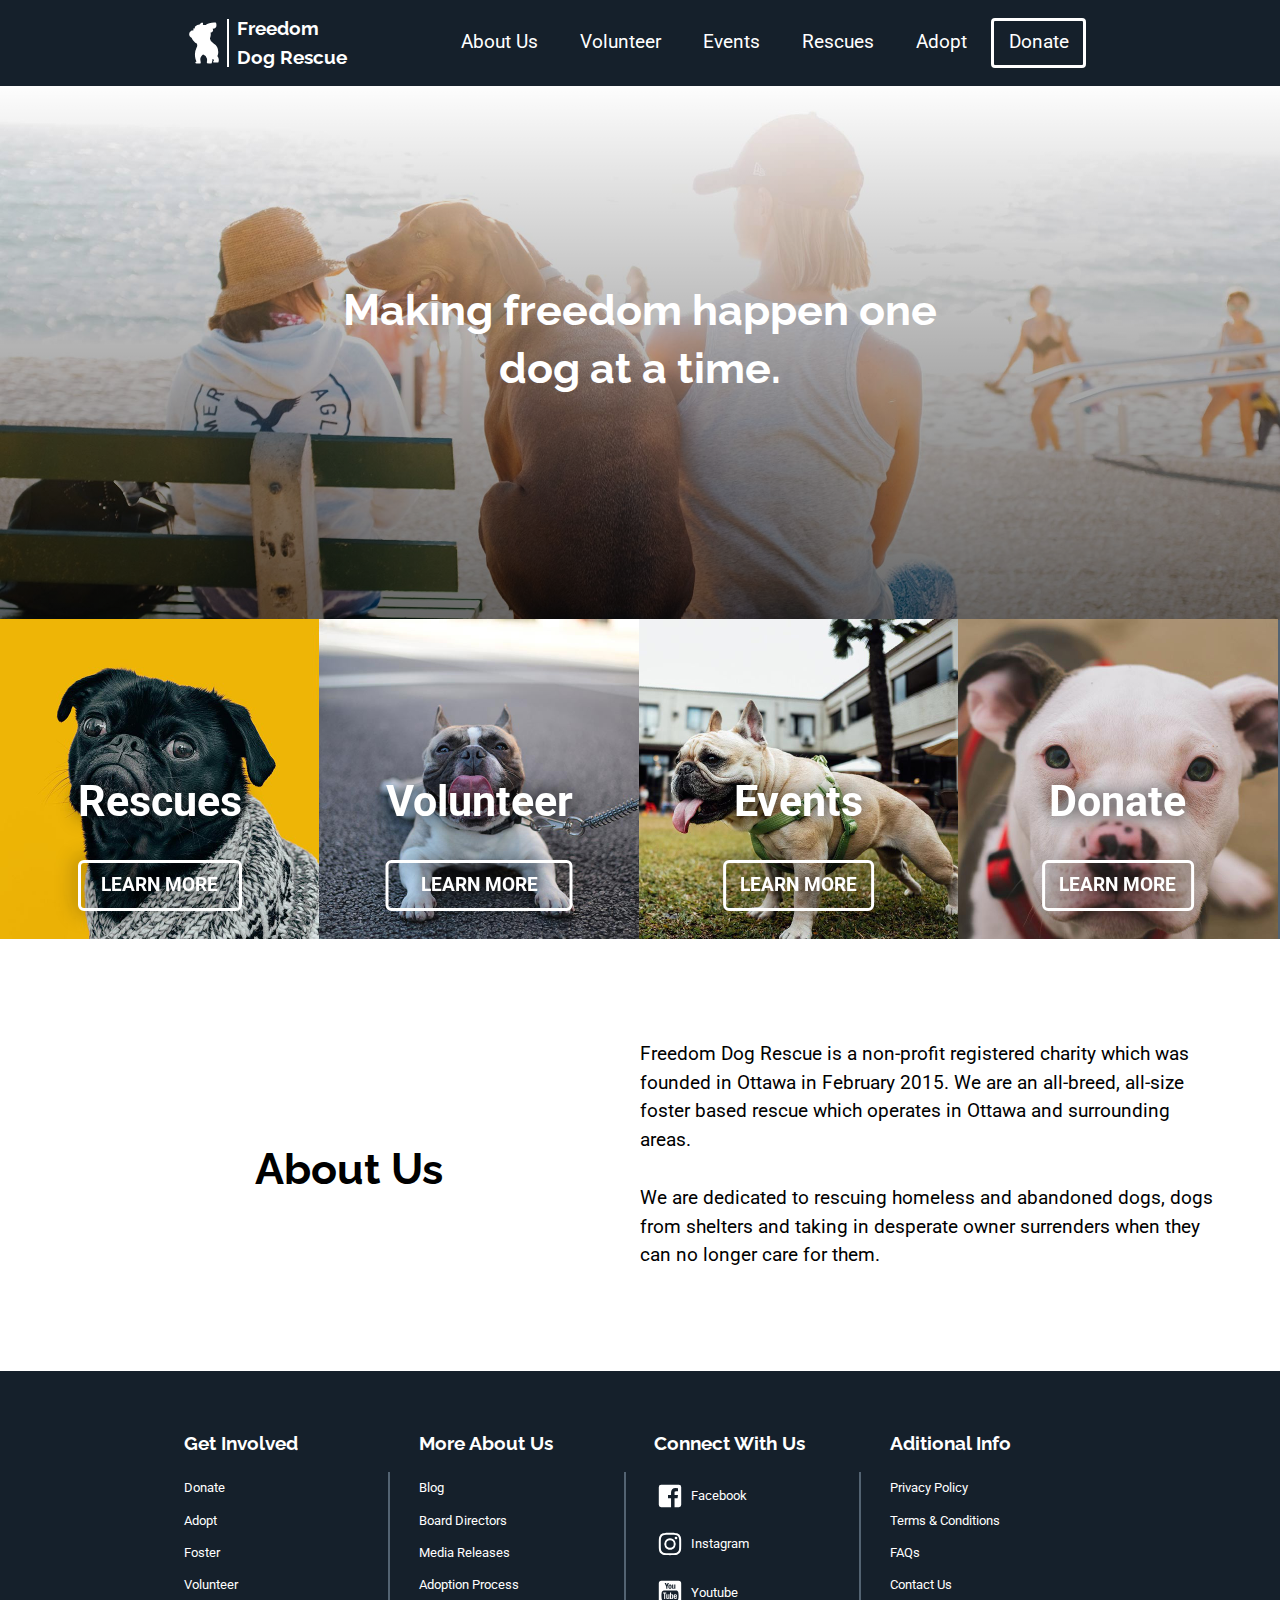
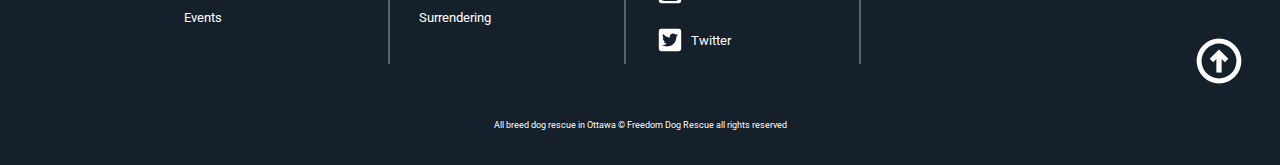
==== commit a54633f1: "Add support for other web browsers and fix multiple issues" ====
--- a/index.html
+++ b/index.html
@@ -22,8 +22,8 @@
   <header role="banner">
     <div class="masthead grid grid-middle text-center wrapper" id="top">
       <div class="unit xs-1-2 s-1-2 m-1 l-1-4">
-        <div class="ib push-1-2 pad-t-1-2 logo">
-          <a href="index.html" aria-label="link to homepage." class="relative block">
+        <div class="ib push-1-2 pad-t-1-2">
+          <a href="index.html" aria-label="This will link you back to homepage" class="link-box relative block logo">
             <i class="icon i-48">
               <svg><use fill="#fff" xlink:href="images/fdr-logos.svg#fdr-logo-white" /></svg>
             </i>
--- a/css/modules.css
+++ b/css/modules.css
@@ -1,7 +1,7 @@
 /*
  * Modulifier || Code released under the UNLICENSE
  * Code under other copyrights & licenses listed below.
- * https://modulifier.web-dev.tools/#responsive;images;list-group;embed;media-object;icons;hidden;positioning;nice-lists;forms;buttons;accessibility;print
+ * https://modulifier.web-dev.tools/#responsive;images;list-group;embed;media-object;icons;hidden;positioning;nice-lists;forms;buttons;accessibility
  */
 
 @-moz-viewport { width: device-width; scale: 1; }
@@ -41,6 +41,27 @@
   display: block;
 }
 
+audio,
+canvas,
+progress,
+video {
+  display: inline-block;
+  vertical-align: baseline;
+}
+
+template {
+  display: none;
+}
+
+details {
+  cursor: pointer;
+}
+
+audio:not([controls]) {
+  display: none;
+  height: 0;
+}
+
 a,
 area,
 button,
@@ -71,9 +92,26 @@
   overflow: hidden;
 }
 
+svg.img-flex {
+  width: 100%;
+  height: 100%;
+}
+
+.image-replacement, .ir {
+  overflow: hidden;
+  direction: ltr;
+  text-align: left;
+  text-indent: 100%;
+  white-space: nowrap;
+}
+
 .list-group, .list-group-inline, .list-group--inline {
   padding-left: 0;
   list-style-type: none;
+}
+
+.list-group > dd {
+  margin-left: 0;
 }
 
 .list-group-inline::before,
@@ -94,6 +132,19 @@
   display: inline-block;
 }
 
+.list-group-inline > dt,
+.list-group--inline > dt {
+  clear: left;
+  float: left;
+  width: 11em;
+}
+
+.list-group-inline > dd,
+.list-group--inline > dd {
+  float: left;
+  min-width: 12em;
+}
+
 .embed {
   margin-left: 0;
   margin-right: 0;
@@ -106,8 +157,48 @@
   padding-top: 100%; /* Square */
 }
 
+.embed-4by3, .embed--4by3 {
+  padding-top: 75%; /* Traditional TV/computer screens */
+}
+
+.embed-iso216, .embed--iso216 {
+  padding-top: 70.92%; /* A-standard paper sizes */
+}
+
+.embed-3by2, .embed--3by2 {
+  padding-top: 66.6%; /* Classic 35 mm film & most digital photos, landscape */
+}
+
+.embed-2by3, .embed--2by3 {
+  padding-top: 150%; /* Classic 35 mm film & most digital photos, portrait */
+}
+
+.embed-golden, .embed--golden {
+  padding-top: 61.8%; /* The Golden Ratio */
+}
+
+.embed-16by9, .embed--16by9 {
+  padding-top: 56.25%; /* HD TV */
+}
+
+.embed-185by100, .embed--185by100 {
+  padding-top: 54.05%; /* Common widescreen cinema */
+}
+
 .embed-24by10, .embed--24by10 {
   padding-top: 41.667%; /* Widescreen cinema: 2.4:1 */
+}
+
+.embed-3by1, .embed--3by1 {
+  padding-top: 33.3333%; /* Panorama photos */
+}
+
+.embed-4by1, .embed--4by1 {
+  padding-top: 25%; /* Polyvision */
+}
+
+.embed-5by1, .embed--5by1 {
+  padding-top: 20%; /* Really wide... */
 }
 
 .embed-item, .embed__item {
@@ -118,6 +209,27 @@
   width: 100%;
 }
 
+.media {
+  overflow: hidden;
+}
+
+.media-img, .media__img {
+  float: left;
+}
+
+.media-img-reversed, .media__img--reversed {
+  float: right;
+}
+
+.media-img-stacked, .media__img--stacked {
+  float: none;
+}
+
+.media-body, .media__body {
+  overflow: hidden;
+  min-width: 12em; /* Slightly less than 200px, responsiveness built in */
+}
+
 .icon {
   display: inline-block;
   position: relative;
@@ -126,6 +238,26 @@
   vertical-align: middle;
 }
 
+.i-16, .i--16 {
+  height: 16px;
+  width: 16px;
+}
+
+.i-18, .i--18 {
+  height: 18px;
+  width: 18px;
+}
+
+.i-20, .i--20 {
+  height: 20px;
+  width: 20px;
+}
+
+.i-24, .i--24 {
+  height: 24px;
+  width: 24px;
+}
+
 .i-32, .i--32 {
   height: 32px;
   width: 32px;
@@ -139,6 +271,26 @@
 .i-64, .i--64 {
   height: 64px;
   width: 64px;
+}
+
+.i-96, .i--96 {
+  height: 96px;
+  width: 96px;
+}
+
+.i-128, .i--128 {
+  height: 128px;
+  width: 128px;
+}
+
+.i-192, .i--192 {
+  height: 192px;
+  width: 192px;
+}
+
+.i-256, .i--256 {
+  height: 256px;
+  width: 256px;
 }
 
 .icon img,
@@ -149,6 +301,23 @@
   top: 0;
   width: 100%;
   fill: currentColor;
+}
+
+.icon-label {
+  vertical-align: middle;
+}
+
+.icon-link,
+.icon-link:focus,
+.icon-link:hover {
+  text-decoration: none;
+}
+
+[hidden], .hidden {
+  /* stylelint-disable declaration-no-important */
+  display: none !important;
+  visibility: hidden !important;
+  /* stylelint-enable */
 }
 
 .visually-hidden {
@@ -163,11 +332,131 @@
   clip-path: inset(50%);
 }
 
+.visually-hidden.focusable:active, .visually-hidden.focusable:focus {
+  height: auto;
+  margin: 0;
+  overflow: visible;
+  position: static;
+  width: auto;
+  clip: auto;
+  clip-path: none;
+}
+
+.invisible {
+  visibility: hidden;
+}
+
+.chop,
+.crop {
+  overflow: hidden;
+}
+
+.truncate {
+  max-width: 100%;
+  overflow: hidden;
+  width: 100%;
+  text-overflow: ellipsis;
+  white-space: nowrap;
+}
+
+.scrollable {
+  max-width: 100%;
+  overflow-x: auto;
+  overflow-y: hidden;
+  -webkit-overflow-scrolling: touch;
+}
+
+.clearfix::after {
+  content: " ";
+  display: block;
+  clear: both;
+}
+
+.left {
+  float: left;
+}
+
+.right {
+  float: right;
+}
+
 .center-text,
 .center-flow {
   text-align: center;
 }
 
+.center-block {
+  margin-left: auto;
+  margin-right: auto;
+}
+
+.no-auto-margins,
+.not-centered {
+  /* stylelint-disable declaration-no-important */
+  margin-left: 0 !important;
+  margin-right: 0 !important;
+  /* stylelint-enable */
+}
+
+.center-content,
+.center-content-vertical,
+.center-contents,
+.center-contents-vertical {
+  display: -webkit-flex;
+  display: -ms-flexbox;
+  display: flex;
+  -webkit-justify-content: center;
+  -ms-flex-pack: center;
+  justify-content: center;
+  -webkit-align-items: center;
+  -ms-flex-align: center;
+  align-items: center;
+  -webkit-align-content: center;
+  -ms-flex-line-pack: center;
+  align-content: center;
+  -webkit-flex-direction: column wrap;
+  -ms-flex-direction: column wrap;
+  flex-flow: column wrap;
+}
+
+.center-content-start,
+.center-content-vertical-start,
+.center-contents-start,
+.center-contents-vertical-start {
+  display: -webkit-flex;
+  display: -ms-flexbox;
+  display: flex;
+  -webkit-justify-content: center;
+  -ms-flex-pack: center;
+  justify-content: center;
+  -webkit-flex-direction: column wrap;
+  -ms-flex-direction: column wrap;
+  flex-flow: column wrap;
+}
+
+.center-content-horizontal,
+.center-contents-horizontal {
+  display: -webkit-flex;
+  display: -ms-flexbox;
+  display: flex;
+  -webkit-justify-content: center;
+  -ms-flex-pack: center;
+  justify-content: center;
+  -webkit-align-items: center;
+  -ms-flex-align: center;
+  align-items: center;
+  -webkit-align-content: center;
+  -ms-flex-line-pack: center;
+  align-content: center;
+  -webkit-flex-direction: row wrap;
+  -ms-flex-direction: row wrap;
+  flex-flow: row wrap;
+}
+
+.inline {
+  display: inline;
+}
+
 .block {
   display: block;
 }
@@ -176,8 +465,20 @@
   display: inline-block;
 }
 
+.valign-top {
+  vertical-align: top;
+}
+
+.valign-bottom {
+  vertical-align: bottom;
+}
+
 .valign-middle {
   vertical-align: middle;
+}
+
+.fixed {
+  position: fixed;
 }
 
 .relative {
@@ -189,8 +490,32 @@
   position: absolute;
 }
 
+.static {
+  position: static;
+}
+
+.zindex-1 {
+  z-index: 1;
+}
+
+.zindex-2 {
+  z-index: 2;
+}
+
+.zindex-3 {
+  z-index: 3;
+}
+
 .zindex-1000 {
   z-index: 1000;
+}
+
+.pin-top-left,
+.pin-left-top,
+.pin-tl,
+.pin-lt {
+  top: 0;
+  left: 0;
 }
 
 .pin-top-right,
@@ -201,6 +526,14 @@
   right: 0;
 }
 
+.pin-bottom-left,
+.pin-left-bottom,
+.pin-bl,
+.pin-lb {
+  bottom: 0;
+  left: 0;
+}
+
 .pin-bottom-right,
 .pin-right-bottom,
 .pin-br,
@@ -209,6 +542,42 @@
   right: 0;
 }
 
+.pin-top-center,
+.pin-center-top,
+.pin-tc,
+.pin-ct {
+  left: 50%;
+  top: 0;
+  transform: translateX(-50%);
+}
+
+.pin-bottom-center,
+.pin-center-bottom,
+.pin-bc,
+.pin-cb {
+  bottom: 0;
+  left: 50%;
+  transform: translateX(-50%);
+}
+
+.pin-center-left,
+.pin-left-center,
+.pin-cl,
+.pin-lc {
+  left: 0;
+  top: 50%;
+  transform: translateY(-50%);
+}
+
+.pin-center-right,
+.pin-right-center,
+.pin-cr,
+.pin-rc {
+  right: 0;
+  top: 50%;
+  transform: translateY(-50%);
+}
+
 .pin-center, .pin-c {
   left: 50%;
   top: 50%;
@@ -217,6 +586,41 @@
 
 .width-quarter, .w-1-4 {
   width: 25%;
+}
+
+.width-half, .w-1-2 {
+  width: 50%;
+}
+
+.width-full, .w-1 {
+  width: 100%;
+}
+
+.height-quarter, .h-1-4 {
+  height: 25%;
+}
+
+.height-half, .h-1-2 {
+  height: 50%;
+}
+
+.height-full, .h-1 {
+  height: 100%;
+}
+
+.height-win-quarter, .h-w-1-4 {
+  height: 25vh;
+  max-height: 46em;
+}
+
+.height-win-half, .h-w-1-2 {
+  height: 50vh;
+  max-height: 46em;
+}
+
+.height-win-full, .h-w-1 {
+  height: 100vh;
+  max-height: 46em;
 }
 
 ul {
@@ -231,11 +635,32 @@
   text-align: right;
 }
 
+ol {
+  counter-reset: ol-simple-numbers;
+  list-style-type: none;
+}
+
+ol > li::before {
+  float: left;
+  margin-left: -1.6em;
+  width: 1.3em;
+  counter-increment: ol-simple-numbers;
+  content: counter(ol-simple-numbers);
+  text-align: right;
+}
+
 .list-group > li::before,
 .list-group-inline > li::before,
 .list-group--inline > li::before {
   content: none;
 }
+
+/* stylelint-disable no-descending-specificity */
+
+/*
+ * (c) Nicolas Gallagher and Jonathan Neal of Normalize.css || MIT License
+ *     https://necolas.github.io/normalize.css/
+ */
 
 button,
 input,
@@ -252,6 +677,30 @@
   overflow: visible;
 }
 
+button,
+select {
+  text-transform: none;
+}
+
+button,
+html [type="button"],
+[type="reset"],
+[type="submit"] {
+  -webkit-appearance: button;
+  cursor: pointer;
+}
+
+button[disabled],
+html input[disabled] {
+  cursor: default;
+}
+
+button::-moz-focus-inner,
+input::-moz-focus-inner {
+  border: 0;
+  padding: 0;
+}
+
 [type="checkbox"],
 [type="radio"] {
   opacity: 0;
@@ -260,6 +709,52 @@
   width: 1px;
 }
 
+[type="number"]::-webkit-inner-spin-button,
+[type="number"]::-webkit-outer-spin-button {
+  height: auto;
+}
+
+[type="search"]::-webkit-search-cancel-button,
+[type="search"]::-webkit-search-decoration {
+  -webkit-appearance: none;
+}
+
+fieldset {
+  padding-left: 0;
+  padding-right: 0;
+
+  border: 0;
+  border-top: 2px solid #666;
+}
+
+legend {
+  color: inherit;
+  display: table;
+  max-width: 100%;
+  padding: 0 .3em 0 0;
+  white-space: normal;
+
+  border: 0;
+
+  font-weight: bold;
+}
+
+optgroup {
+  font-weight: bold;
+}
+
+::-webkit-input-placeholder {
+  color: inherit;
+  opacity: .54;
+}
+
+::-webkit-file-upload-button {
+  -webkit-appearance: button;
+  font: inherit;
+}
+
+/* End Normalize.css code */
+
 label,
 .label-block {
   display: block;
@@ -272,6 +767,27 @@
   display: inline-block;
 }
 
+input:not([type]),
+[type="text"],
+[type="number"],
+[type="search"],
+[type="url"],
+[type="email"],
+[type="password"],
+[type="tel"],
+[type="datetime-local"],
+[type="month"],
+[type="week"],
+[type="date"],
+[type="time"],
+[type="range"],
+select,
+textarea {
+  -moz-appearance: none;
+  -webkit-appearance: none;
+  appearance: none;
+}
+
 input,
 textarea {
   display: block;
@@ -285,6 +801,208 @@
 label {
   vertical-align: middle;
 }
+
+textarea {
+  max-width: 100%;
+  min-height: 4em;
+  overflow: auto;
+}
+
+[type="color"] {
+  display: inline-block;
+  width: 2em;
+}
+
+select {
+  display: block;
+  width: 100%;
+
+  background-image: url("data:image/svg+xml,%3Csvg xmlns='http://www.w3.org/2000/svg' width='256' height='256' viewBox='0 0 256 256'%3E%3Cpath fill='none' stroke='%23000' stroke-miterlimit='10' stroke-width='70' d='M36.3 82.1l91.9 91.8 91.5-91.8'/%3E%3C/svg%3E");
+  background-repeat: no-repeat;
+  background-position: calc(100% - .4em) center;
+  background-size: 18px auto;
+  background-color: #fff;
+  border: 2px solid #666;
+  border-radius: 0;
+}
+
+[type="checkbox"] + label::before {
+  content: " ";
+  display: inline-block;
+  height: 1.8em;
+  margin-right: .3em;
+  position: relative;
+  vertical-align: middle;
+  top: -.1em;
+  width: 1.8em;
+
+  background-color: #fff;
+  background-size: cover;
+  border: 2px solid #666;
+
+  line-height: inherit;
+}
+
+[type="checkbox"]:checked + label::before {
+  background-image: url("data:image/svg+xml,%3Csvg xmlns='http://www.w3.org/2000/svg' width='256' height='256' viewBox='0 0 256 256'%3E%3Cpath fill='none' stroke='%23000' stroke-miterlimit='10' stroke-width='50' d='M49.9 130.1l50.8 50.7L206.1 75.2'/%3E%3C/svg%3E");
+}
+
+[type="checkbox"]:focus + label::before {
+  outline: 3px solid #000;
+  z-index: 1000;
+}
+
+[type="radio"] + label::before {
+  content: " ";
+  display: inline-block;
+  height: 1.8em;
+  margin-right: .3em;
+  position: relative;
+  vertical-align: middle;
+  top: -.1em;
+  width: 1.8em;
+
+  background-color: #fff;
+  background-size: cover;
+  border: 2px solid #666;
+  border-radius: 50%;
+
+  line-height: inherit;
+}
+
+[type="radio"]:checked + label::before {
+  background-image: url("data:image/svg+xml,%3Csvg xmlns='http://www.w3.org/2000/svg' width='256' height='256' viewBox='0 0 256 256'%3E%3Ccircle cx='128' cy='128' r='70.4'/%3E%3C/svg%3E");
+}
+
+[type="radio"]:focus + label::before,
+[type="radio"] + label:focus::before {
+  box-shadow: 0 0 0 3px #000;
+  z-index: 1000;
+}
+
+[type="range"] {
+  border: 0;
+  background-color: #fff;
+}
+
+[type="range"]::-webkit-slider-runnable-track {
+  height: 6px;
+
+  -webkit-appearance: none;
+  appearance: none;
+  background-color: #ccc;
+  border: 0;
+  border-radius: 3px;
+}
+
+[type="range"]:active::-webkit-slider-runnable-track {
+  background-color: #ccc;
+}
+
+[type="range"]::-moz-range-track {
+  height: 6px;
+
+  -moz-appearance: none;
+  appearance: none;
+  background-color: #ccc;
+  border: 0;
+  border-radius: 3px;
+}
+
+[type="range"]:active::-moz-range-track {
+  background-color: #ccc;
+}
+
+[type="range"]::-ms-track {
+  height: 6px;
+
+  -ms-appearance: none;
+  appearance: none;
+  background-color: #ccc;
+  border: 0;
+  border-radius: 3px;
+}
+
+[type="range"]:active::-ms-track {
+  background-color: #ccc;
+}
+
+[type="range"]::-webkit-slider-thumb {
+  margin-top: -4px;
+  height: 16px;
+  width: 16px;
+
+  -webkit-appearance: none;
+  appearance: none;
+  background-color: #000;
+  border: none;
+  border-radius: 50%;
+}
+
+[type="range"]:hover::-webkit-slider-thumb {
+  background-color: #000;
+}
+
+[type="range"]:active::-webkit-slider-thumb {
+  background-color: #000;
+}
+
+[type="range"]::-moz-range-thumb {
+  margin-top: -4px;
+  height: 16px;
+  width: 16px;
+
+  -webkit-appearance: none;
+  appearance: none;
+  background-color: #000;
+  border: none;
+  border-radius: 50%;
+}
+
+[type="range"]:hover::-moz-range-thumb {
+  background-color: #000;
+}
+
+[type="range"]:active::-moz-range-thumb {
+  background-color: #000;
+}
+
+[type="range"]::-ms-thumb {
+  margin-top: -4px;
+  height: 16px;
+  width: 16px;
+
+  -webkit-appearance: none;
+  appearance: none;
+  background-color: #000;
+  border: none;
+  border-radius: 50%;
+}
+
+[type="range"]:hover::-ms-thumb {
+  background-color: #000;
+}
+
+[type="range"]:active::-ms-thumb {
+  background-color: #000;
+}
+
+[type="checkbox"].hide-custom-input + label::before,
+[type="checkbox"] + .hide-custom-input::before,
+[type="radio"].hide-custom-input + label::before,
+[type="radio"] + .hide-custom-input::before {
+  content: none;
+  display: none;
+}
+
+/* stylelint-enable */
+
+.link-box {
+  display: block;
+  text-decoration: none;
+}
+
+/* stylelint-disable no-descending-specificity */
 
 button,
 .btn {
@@ -297,7 +1015,7 @@
   -moz-appearance: none;
   appearance: none;
   background-color: #333;
-  border-radius: 6px;
+  border-radius: 4px;
   border: 3px solid #333;
   color: #fff;
   font: inherit;
@@ -305,11 +1023,90 @@
   text-transform: none;
 }
 
+button::-moz-focus-inner {
+  border: 0;
+  padding: 0;
+}
+
+/* stylelint-enable */
+
+button:focus,
+button:hover,
+.btn:focus,
+.btn:hover {
+  background-color: #000;
+  border-color: #000;
+  color: #fff;
+}
+
+button[disabled] {
+  cursor: default;
+}
+
+.btn-light, .btn--light {
+  background-color: #e2e2e2;
+  border-color: #e2e2e2;
+  color: #000;
+}
+
+.btn-light:focus,
+.btn-light:hover,
+.btn--light:focus,
+.btn--light:hover {
+  background-color: #666;
+  border-color: #666;
+  color: #fff;
+}
+
 .btn-ghost,
 .btn--ghost {
   background-color: transparent;
   border-color: #333;
   color: #000;
+}
+
+.btn-ghost:focus,
+.btn-ghost:hover,
+.btn--ghost:focus,
+.btn--ghost:hover {
+  background-color: #e2e2e2;
+  border-color: #000;
+  color: #000;
+}
+
+.btn-link {
+  display: inline;
+  padding: 0;
+  background-color: transparent;
+  border-radius: 0;
+  border: 0;
+  color: inherit;
+}
+
+.btn-link:focus,
+.btn-link:hover {
+  background-color: transparent;
+  color: inherit;
+}
+
+a:hover, a:active {
+  outline: none;
+}
+
+a:focus,
+[tabindex="0"]:focus,
+details:focus,
+summary:focus,
+input:focus,
+textarea:focus,
+button:focus,
+select:focus {
+  outline: 3px solid #000;
+  outline-offset: 0;
+}
+
+a:focus, [tabindex="0"]:focus {
+  outline-offset: 3px;
 }
 
 .skip-links {
@@ -335,3 +1132,21 @@
   font-weight: bold;
   text-decoration: none;
 }
+
+.skip-links a:focus,
+.skip-links button:focus {
+  outline-offset: 3px;
+  top: 0;
+}
+
+[aria-busy="true"] {
+  cursor: progress;
+}
+
+[aria-controls] {
+  cursor: pointer;
+}
+
+[aria-disabled] {
+  cursor: default;
+}
--- a/css/type.css
+++ b/css/type.css
@@ -1,6 +1,6 @@
 /*
   Typografier || Code released under the UNLICENSE
-  https://typografier.web-dev.tools/#0,100,1.3,1.067,0;38,110,1.4,1.500,1;60,120,1.5,1.500,1;90,130,1.5,1.500,1
+  https://typografier.web-dev.tools/#0,100,1.3,1.067,0;38,110,1.4,1.125,1;60,120,1.5,1.500,1;90,130,1.5,1.500,1
 */
 
 html {
@@ -13,6 +13,75 @@
   -webkit-text-decoration-skip: objects;
 }
 
+sub,
+sup {
+  font-size: .75em;
+  line-height: 1px;
+  position: relative;
+  vertical-align: baseline;
+}
+
+sup {
+  top: -.5em;
+}
+
+sub {
+  bottom: -.25em;
+}
+
+pre,
+code,
+kbd,
+samp {
+  font-size: 1em;
+}
+
+abbr[title] {
+  border-bottom: none;
+  text-decoration: underline;
+  text-decoration: underline dotted;
+}
+
+b,
+strong {
+  font-weight: bold;
+}
+
+dfn,
+caption {
+  font-style: italic;
+}
+
+hr {
+  border: 0;
+  border-top: 2px solid #000;
+  height: 0;
+}
+
+table {
+  border-collapse: collapse;
+  border-spacing: 0;
+  width: 100%;
+  table-layout: fixed;
+}
+
+caption {
+  text-align: left;
+}
+
+th,
+td {
+  border-bottom: 1px solid #000;
+  text-align: left;
+  vertical-align: top;
+}
+
+thead th {
+  vertical-align: bottom;
+
+  border-bottom-width: 2px;
+}
+
 .text-left {
   text-align: left;
 }
@@ -25,12 +94,33 @@
   text-align: center;
 }
 
+.normal {
+  font-weight: normal;
+  font-style: normal;
+}
+
+.not-bold {
+  font-weight: normal;
+}
+
+.not-italic {
+  font-style: normal;
+}
+
 .bold {
   font-weight: bold;
 }
 
+.italic {
+  font-style: italic;
+}
+
 .text-upper {
   text-transform: uppercase;
+}
+
+.text-lower {
+  text-transform: lowercase;
 }
 
 .wrapper {
@@ -40,9 +130,19 @@
   width: 100%;
 }
 
+.wrapper-no-center {
+  max-width: 52em;
+  width: 100%;
+}
+
 .max-length {
   margin-left: auto;
   margin-right: auto;
+  max-width: 36em;
+  width: 100%;
+}
+
+.max-length-no-center {
   max-width: 36em;
   width: 100%;
 }
@@ -70,6 +170,36 @@
   margin: 0 0 1.3rem;
 }
 
+.tenamega {
+  font-size: 2.0408rem;
+  line-height: 2.925rem;
+}
+
+.tenakilo {
+  font-size: 1.9127rem;
+  line-height: 2.6rem;
+}
+
+.tena {
+  font-size: 1.7926rem;
+  line-height: 2.6rem;
+}
+
+.nina {
+  font-size: 1.68rem;
+  line-height: 2.275rem;
+}
+
+.yotta {
+  font-size: 1.5745rem;
+  line-height: 2.275rem;
+}
+
+.zetta {
+  font-size: 1.4757rem;
+  line-height: 1.95rem;
+}
+
 h1,
 .exa {
   font-size: 1.383rem;
@@ -119,8 +249,22 @@
   line-height: 1.3rem;
 }
 
+.nano {
+  font-size: .8232rem;
+  line-height: 1.3rem;
+}
+
+.pico {
+  font-size: .7715rem;
+  line-height: 1.3rem;
+}
+
 ul {
   padding-left: 1em;
+}
+
+ol {
+  padding-left: 1.6em;
 }
 
 input,
@@ -129,6 +273,10 @@
   height: calc(1.3rem + .1625rem + .1625rem);
 }
 
+[type="color"] {
+  width: calc(1.3rem + .1625rem + .1625rem);
+}
+
 [type="checkbox"],
 [type="radio"] {
   display: inline-block;
@@ -149,11 +297,51 @@
   margin-bottom: 2.6rem;
 }
 
+.push-three-quarters,
+.push-3-4 {
+  margin-bottom: .975rem;
+}
+
 .push-half,
 .push-1-2 {
   margin-bottom: .65rem;
 }
 
+.push-quarter,
+.push-1-4 {
+  margin-bottom: .325rem;
+}
+
+.push-eighth,
+.push-1-8 {
+  margin-bottom: .1625rem;
+}
+
+.push-right-eighth,
+.push-r-1-8 {
+  margin-right: .1625rem;
+}
+
+.push-right-quarter,
+.push-r-1-4 {
+  margin-right: .325rem;
+}
+
+.push-right-half,
+.push-r-1-2 {
+  margin-right: .65rem;
+}
+
+.push-right-three-quarters,
+.push-r-3-4 {
+  margin-right: .975rem;
+}
+
+.push-right,
+.push-r {
+  margin-right: 1.3rem;
+}
+
 .pad-top,
 .pad-t {
   padding-top: 1.3rem;
@@ -164,6 +352,26 @@
   padding-bottom: 1.3rem;
 }
 
+.pad-top-double,
+.pad-t-2 {
+  padding-top: 2.6rem;
+}
+
+.pad-bottom-double,
+.pad-b-2 {
+  padding-bottom: 2.6rem;
+}
+
+.pad-top-three-quarters,
+.pad-t-3-4 {
+  padding-top: .975rem;
+}
+
+.pad-bottom-three-quarters,
+.pad-b-3-4 {
+  padding-bottom: .975rem;
+}
+
 .pad-top-half,
 .pad-t-1-2 {
   padding-top: .65rem;
@@ -174,13 +382,50 @@
   padding-bottom: .65rem;
 }
 
+.pad-top-quarter,
+.pad-t-1-4 {
+  padding-top: .325rem;
+}
+
+.pad-bottom-quarter,
+.pad-b-1-4 {
+  padding-bottom: .325rem;
+}
+
+.pad-top-eighth,
+.pad-t-1-8 {
+  padding-top: .1625rem;
+}
+
+.pad-bottom-eighth,
+.pad-b-1-8 {
+  padding-bottom: .1625rem;
+}
+
 .island {
   padding: 1.3rem;
+}
+
+.island-double,
+.island-2 {
+  padding: 2.6rem;
+}
+
+.island-three-quarters,
+.island-3-4 {
+  padding: .975rem;
 }
 
 .island-half,
 .island-1-2 {
   padding: .65rem;
+}
+
+.island-quarter,
+.island-1-4,
+td,
+table th {
+  padding: .325rem;
 }
 
 .island-eighth,
@@ -202,12 +447,25 @@
   padding-right: 2.6rem;
 }
 
+.gutter-three-quarters,
+.gutter-3-4 {
+  padding-left: .975rem;
+  padding-right: .975rem;
+}
+
 .gutter-half,
 .gutter-1-2 {
   padding-left: .65rem;
   padding-right: .65rem;
 }
 
+.gutter-quarter,
+.gutter-1-4,
+caption {
+  padding-left: .325rem;
+  padding-right: .325rem;
+}
+
 .gutter-eighth,
 .gutter-1-8 {
   padding-left: .1625rem;
@@ -217,6 +475,64 @@
 .i-1 {
   height: 1.3rem;
   width: 1.3rem;
+}
+
+.i-3-4 {
+  height: .975rem;
+  width: .975rem;
+}
+
+.i-1-2 {
+  height: .65rem;
+  width: .65rem;
+}
+
+.i-1-4 {
+  height: .325rem;
+  width: .325rem;
+}
+
+.i-1-8 {
+  height: .1625rem;
+  width: .1625rem;
+}
+
+.i-1-1-2,
+.i-3-2 {
+  height: 1.95rem;
+  width: 1.95rem;
+}
+
+.i-1-1-4,
+.i-5-4 {
+  height: 1.625rem;
+  width: 1.625rem;
+}
+
+.i-1-3-4,
+.i-7-4 {
+  height: 2.275rem;
+  width: 2.275rem;
+}
+
+.i-2 {
+  height: 2.6rem;
+  width: 2.6rem;
+}
+
+select {
+  padding: 0 .1625rem;
+}
+
+fieldset {
+  padding: .325rem 0;
+
+  border: 0;
+  border-top: 2px solid #000;
+}
+
+legend {
+  padding-right: .325rem;
 }
 
 @media only screen and (min-width: 38em) {
@@ -249,34 +565,64 @@
     margin: 0 0 1.4rem;
   }
 
+  .tenamega {
+    font-size: 3.6532rem;
+    line-height: 4.9rem;
+  }
+
+  .tenakilo {
+    font-size: 3.2473rem;
+    line-height: 4.55rem;
+  }
+
+  .tena {
+    font-size: 2.8865rem;
+    line-height: 3.85rem;
+  }
+
+  .nina {
+    font-size: 2.5658rem;
+    line-height: 3.5rem;
+  }
+
+  .yotta {
+    font-size: 2.2807rem;
+    line-height: 3.15rem;
+  }
+
+  .zetta {
+    font-size: 2.0273rem;
+    line-height: 2.8rem;
+  }
+
   h1,
   .exa {
-    font-size: 7.5938rem;
-    line-height: 10.15rem;
+    font-size: 1.802rem;
+    line-height: 2.45rem;
   }
 
   h2,
   .peta {
-    font-size: 5.0625rem;
-    line-height: 6.65rem;
+    font-size: 1.6018rem;
+    line-height: 2.1rem;
   }
 
   h3,
   .tera {
-    font-size: 3.375rem;
-    line-height: 4.55rem;
+    font-size: 1.4238rem;
+    line-height: 2.1rem;
   }
 
   h4,
   .giga {
-    font-size: 2.25rem;
-    line-height: 3.15rem;
+    font-size: 1.2656rem;
+    line-height: 1.75rem;
   }
 
   h5,
   .mega {
-    font-size: 1.5rem;
-    line-height: 2.1rem;
+    font-size: 1.125rem;
+    line-height: 1.75rem;
   }
 
   h6,
@@ -289,13 +635,23 @@
 
   small,
   .milli {
-    font-size: .6667rem;
+    font-size: .8889rem;
+    line-height: 1.4rem;
+  }
+
+  .micro {
+    font-size: .7901rem;
+    line-height: 1.4rem;
+  }
+
+  .nano {
+    font-size: .7023rem;
     line-height: 1.05rem;
   }
 
-  .micro {
-    font-size: .4444rem;
-    line-height: .7rem;
+  .pico {
+    font-size: .6243rem;
+    line-height: 1.05rem;
   }
 
   ul,
@@ -306,6 +662,24 @@
   ul ul,
   ol ul {
     padding-left: 1em;
+  }
+
+  ol ol,
+  ul ol {
+    padding-left: 1.6em;
+  }
+
+  .hang-punc {
+    float: left;
+    margin-left: -1.4em;
+    text-align: right;
+    width: 1.3em;
+  }
+
+  table {
+    margin-left: -.35rem;
+    margin-right: -.35rem;
+    width: calc(100% + .35rem + .35rem);
   }
 
   input,
@@ -314,6 +688,10 @@
     height: calc(1.4rem + .175rem + .175rem);
   }
 
+  [type="color"] {
+    width: calc(1.4rem + .175rem + .175rem);
+  }
+
   [type="checkbox"],
   [type="radio"] {
     display: inline-block;
@@ -334,11 +712,51 @@
     margin-bottom: 2.8rem;
   }
 
+  .push-three-quarters,
+  .push-3-4 {
+    margin-bottom: 1.05rem;
+  }
+
   .push-half,
   .push-1-2 {
     margin-bottom: .7rem;
   }
 
+  .push-quarter,
+  .push-1-4 {
+    margin-bottom: .35rem;
+  }
+
+  .push-eighth,
+  .push-1-8 {
+    margin-bottom: .175rem;
+  }
+
+  .push-right-eighth,
+  .push-r-1-8 {
+    margin-right: .175rem;
+  }
+
+  .push-right-quarter,
+  .push-r-1-4 {
+    margin-right: .35rem;
+  }
+
+  .push-right-half,
+  .push-r-1-2 {
+    margin-right: .7rem;
+  }
+
+  .push-right-three-quarters,
+  .push-r-3-4 {
+    margin-right: 1.05rem;
+  }
+
+  .push-right,
+  .push-r {
+    margin-right: 1.4rem;
+  }
+
   .pad-top,
   .pad-t {
     padding-top: 1.4rem;
@@ -349,6 +767,26 @@
     padding-bottom: 1.4rem;
   }
 
+  .pad-top-double,
+  .pad-t-2 {
+    padding-top: 2.8rem;
+  }
+
+  .pad-bottom-double,
+  .pad-b-2 {
+    padding-bottom: 2.8rem;
+  }
+
+  .pad-top-three-quarters,
+  .pad-t-3-4 {
+    padding-top: 1.05rem;
+  }
+
+  .pad-bottom-three-quarters,
+  .pad-b-3-4 {
+    padding-bottom: 1.05rem;
+  }
+
   .pad-top-half,
   .pad-t-1-2 {
     padding-top: .7rem;
@@ -359,13 +797,50 @@
     padding-bottom: .7rem;
   }
 
+  .pad-top-quarter,
+  .pad-t-1-4 {
+    padding-top: .35rem;
+  }
+
+  .pad-bottom-quarter,
+  .pad-b-1-4 {
+    padding-bottom: .35rem;
+  }
+
+  .pad-top-eighth,
+  .pad-t-1-8 {
+    padding-top: .175rem;
+  }
+
+  .pad-bottom-eighth,
+  .pad-b-1-8 {
+    padding-bottom: .175rem;
+  }
+
   .island {
     padding: 1.4rem;
+  }
+
+  .island-double,
+  .island-2 {
+    padding: 2.8rem;
+  }
+
+  .island-three-quarters,
+  .island-3-4 {
+    padding: 1.05rem;
   }
 
   .island-half,
   .island-1-2 {
     padding: .7rem;
+  }
+
+  .island-quarter,
+  .island-1-4,
+  td,
+  table th {
+    padding: .35rem;
   }
 
   .island-eighth,
@@ -387,12 +862,25 @@
     padding-right: 2.8rem;
   }
 
+  .gutter-three-quarters,
+  .gutter-3-4 {
+    padding-left: 1.05rem;
+    padding-right: 1.05rem;
+  }
+
   .gutter-half,
   .gutter-1-2 {
     padding-left: .7rem;
     padding-right: .7rem;
   }
 
+  .gutter-quarter,
+  .gutter-1-4,
+  caption {
+    padding-left: .35rem;
+    padding-right: .35rem;
+  }
+
   .gutter-eighth,
   .gutter-1-8 {
     padding-left: .175rem;
@@ -402,6 +890,64 @@
   .i-1 {
     height: 1.4rem;
     width: 1.4rem;
+  }
+
+  .i-3-4 {
+    height: 1.05rem;
+    width: 1.05rem;
+  }
+
+  .i-1-2 {
+    height: .7rem;
+    width: .7rem;
+  }
+
+  .i-1-4 {
+    height: .35rem;
+    width: .35rem;
+  }
+
+  .i-1-8 {
+    height: .175rem;
+    width: .175rem;
+  }
+
+  .i-1-1-2,
+  .i-3-2 {
+    height: 2.1rem;
+    width: 2.1rem;
+  }
+
+  .i-1-1-4,
+  .i-5-4 {
+    height: 1.75rem;
+    width: 1.75rem;
+  }
+
+  .i-1-3-4,
+  .i-7-4 {
+    height: 2.45rem;
+    width: 2.45rem;
+  }
+
+  .i-2 {
+    height: 2.8rem;
+    width: 2.8rem;
+  }
+
+  select {
+    padding: 0 .175rem;
+  }
+
+  fieldset {
+    padding: .35rem 0;
+
+    border: 0;
+    border-top: 2px solid #000;
+  }
+
+  legend {
+    padding-right: .35rem;
   }
 
 }
@@ -436,6 +982,36 @@
     margin: 0 0 1.5rem;
   }
 
+  .tenamega {
+    font-size: 86.4976rem;
+    line-height: 112.5rem;
+  }
+
+  .tenakilo {
+    font-size: 57.665rem;
+    line-height: 75rem;
+  }
+
+  .tena {
+    font-size: 38.4434rem;
+    line-height: 50.25rem;
+  }
+
+  .nina {
+    font-size: 25.6289rem;
+    line-height: 33.375rem;
+  }
+
+  .yotta {
+    font-size: 17.0859rem;
+    line-height: 22.5rem;
+  }
+
+  .zetta {
+    font-size: 11.3906rem;
+    line-height: 15rem;
+  }
+
   h1,
   .exa {
     font-size: 7.5938rem;
@@ -485,6 +1061,16 @@
     line-height: .75rem;
   }
 
+  .nano {
+    font-size: .2963rem;
+    line-height: .375rem;
+  }
+
+  .pico {
+    font-size: .1975rem;
+    line-height: .375rem;
+  }
+
   ul,
   ol {
     padding-left: 0;
@@ -493,6 +1079,24 @@
   ul ul,
   ol ul {
     padding-left: 1em;
+  }
+
+  ol ol,
+  ul ol {
+    padding-left: 1.6em;
+  }
+
+  .hang-punc {
+    float: left;
+    margin-left: -1.4em;
+    text-align: right;
+    width: 1.3em;
+  }
+
+  table {
+    margin-left: -.375rem;
+    margin-right: -.375rem;
+    width: calc(100% + .375rem + .375rem);
   }
 
   input,
@@ -501,6 +1105,10 @@
     height: calc(1.5rem + .1875rem + .1875rem);
   }
 
+  [type="color"] {
+    width: calc(1.5rem + .1875rem + .1875rem);
+  }
+
   [type="checkbox"],
   [type="radio"] {
     display: inline-block;
@@ -521,11 +1129,51 @@
     margin-bottom: 3rem;
   }
 
+  .push-three-quarters,
+  .push-3-4 {
+    margin-bottom: 1.125rem;
+  }
+
   .push-half,
   .push-1-2 {
     margin-bottom: .75rem;
   }
 
+  .push-quarter,
+  .push-1-4 {
+    margin-bottom: .375rem;
+  }
+
+  .push-eighth,
+  .push-1-8 {
+    margin-bottom: .1875rem;
+  }
+
+  .push-right-eighth,
+  .push-r-1-8 {
+    margin-right: .1875rem;
+  }
+
+  .push-right-quarter,
+  .push-r-1-4 {
+    margin-right: .375rem;
+  }
+
+  .push-right-half,
+  .push-r-1-2 {
+    margin-right: .75rem;
+  }
+
+  .push-right-three-quarters,
+  .push-r-3-4 {
+    margin-right: 1.125rem;
+  }
+
+  .push-right,
+  .push-r {
+    margin-right: 1.5rem;
+  }
+
   .pad-top,
   .pad-t {
     padding-top: 1.5rem;
@@ -536,6 +1184,26 @@
     padding-bottom: 1.5rem;
   }
 
+  .pad-top-double,
+  .pad-t-2 {
+    padding-top: 3rem;
+  }
+
+  .pad-bottom-double,
+  .pad-b-2 {
+    padding-bottom: 3rem;
+  }
+
+  .pad-top-three-quarters,
+  .pad-t-3-4 {
+    padding-top: 1.125rem;
+  }
+
+  .pad-bottom-three-quarters,
+  .pad-b-3-4 {
+    padding-bottom: 1.125rem;
+  }
+
   .pad-top-half,
   .pad-t-1-2 {
     padding-top: .75rem;
@@ -546,15 +1214,50 @@
     padding-bottom: .75rem;
   }
 
+  .pad-top-quarter,
+  .pad-t-1-4 {
+    padding-top: .375rem;
+  }
+
+  .pad-bottom-quarter,
+  .pad-b-1-4 {
+    padding-bottom: .375rem;
+  }
+
+  .pad-top-eighth,
+  .pad-t-1-8 {
+    padding-top: .1875rem;
+  }
+
+  .pad-bottom-eighth,
+  .pad-b-1-8 {
+    padding-bottom: .1875rem;
+  }
+
   .island {
     padding: 1.5rem;
   }
 
+  .island-double,
+  .island-2 {
+    padding: 3rem;
+  }
+
+  .island-three-quarters,
+  .island-3-4 {
+    padding: 1.125rem;
   }
 
   .island-half,
   .island-1-2 {
     padding: .75rem;
+  }
+
+  .island-quarter,
+  .island-1-4,
+  td,
+  table th {
+    padding: .375rem;
   }
 
   .island-eighth,
@@ -576,12 +1279,25 @@
     padding-right: 3rem;
   }
 
+  .gutter-three-quarters,
+  .gutter-3-4 {
+    padding-left: 1.125rem;
+    padding-right: 1.125rem;
+  }
+
   .gutter-half,
   .gutter-1-2 {
     padding-left: .75rem;
     padding-right: .75rem;
   }
 
+  .gutter-quarter,
+  .gutter-1-4,
+  caption {
+    padding-left: .375rem;
+    padding-right: .375rem;
+  }
+
   .gutter-eighth,
   .gutter-1-8 {
     padding-left: .1875rem;
@@ -591,6 +1307,64 @@
   .i-1 {
     height: 1.5rem;
     width: 1.5rem;
+  }
+
+  .i-3-4 {
+    height: 1.125rem;
+    width: 1.125rem;
+  }
+
+  .i-1-2 {
+    height: .75rem;
+    width: .75rem;
+  }
+
+  .i-1-4 {
+    height: .375rem;
+    width: .375rem;
+  }
+
+  .i-1-8 {
+    height: .1875rem;
+    width: .1875rem;
+  }
+
+  .i-1-1-2,
+  .i-3-2 {
+    height: 2.25rem;
+    width: 2.25rem;
+  }
+
+  .i-1-1-4,
+  .i-5-4 {
+    height: 1.875rem;
+    width: 1.875rem;
+  }
+
+  .i-1-3-4,
+  .i-7-4 {
+    height: 2.625rem;
+    width: 2.625rem;
+  }
+
+  .i-2 {
+    height: 3rem;
+    width: 3rem;
+  }
+
+  select {
+    padding: 0 .1875rem;
+  }
+
+  fieldset {
+    padding: .375rem 0;
+
+    border: 0;
+    border-top: 2px solid #000;
+  }
+
+  legend {
+    padding-right: .375rem;
   }
 
 }
@@ -625,6 +1399,36 @@
     margin: 0 0 1.5rem;
   }
 
+  .tenamega {
+    font-size: 86.4976rem;
+    line-height: 112.5rem;
+  }
+
+  .tenakilo {
+    font-size: 57.665rem;
+    line-height: 75rem;
+  }
+
+  .tena {
+    font-size: 38.4434rem;
+    line-height: 50.25rem;
+  }
+
+  .nina {
+    font-size: 25.6289rem;
+    line-height: 33.375rem;
+  }
+
+  .yotta {
+    font-size: 17.0859rem;
+    line-height: 22.5rem;
+  }
+
+  .zetta {
+    font-size: 11.3906rem;
+    line-height: 15rem;
+  }
+
   h1,
   .exa {
     font-size: 7.5938rem;
@@ -674,6 +1478,16 @@
     line-height: .75rem;
   }
 
+  .nano {
+    font-size: .2963rem;
+    line-height: .375rem;
+  }
+
+  .pico {
+    font-size: .1975rem;
+    line-height: .375rem;
+  }
+
   ul,
   ol {
     padding-left: 0;
@@ -682,6 +1496,24 @@
   ul ul,
   ol ul {
     padding-left: 1em;
+  }
+
+  ol ol,
+  ul ol {
+    padding-left: 1.6em;
+  }
+
+  .hang-punc {
+    float: left;
+    margin-left: -1.4em;
+    text-align: right;
+    width: 1.3em;
+  }
+
+  table {
+    margin-left: -.375rem;
+    margin-right: -.375rem;
+    width: calc(100% + .375rem + .375rem);
   }
 
   input,
@@ -690,6 +1522,10 @@
     height: calc(1.5rem + .1875rem + .1875rem);
   }
 
+  [type="color"] {
+    width: calc(1.5rem + .1875rem + .1875rem);
+  }
+
   [type="checkbox"],
   [type="radio"] {
     display: inline-block;
@@ -710,11 +1546,51 @@
     margin-bottom: 3rem;
   }
 
+  .push-three-quarters,
+  .push-3-4 {
+    margin-bottom: 1.125rem;
+  }
+
   .push-half,
   .push-1-2 {
     margin-bottom: .75rem;
   }
 
+  .push-quarter,
+  .push-1-4 {
+    margin-bottom: .375rem;
+  }
+
+  .push-eighth,
+  .push-1-8 {
+    margin-bottom: .1875rem;
+  }
+
+  .push-right-eighth,
+  .push-r-1-8 {
+    margin-right: .1875rem;
+  }
+
+  .push-right-quarter,
+  .push-r-1-4 {
+    margin-right: .375rem;
+  }
+
+  .push-right-half,
+  .push-r-1-2 {
+    margin-right: .75rem;
+  }
+
+  .push-right-three-quarters,
+  .push-r-3-4 {
+    margin-right: 1.125rem;
+  }
+
+  .push-right,
+  .push-r {
+    margin-right: 1.5rem;
+  }
+
   .pad-top,
   .pad-t {
     padding-top: 1.5rem;
@@ -725,6 +1601,26 @@
     padding-bottom: 1.5rem;
   }
 
+  .pad-top-double,
+  .pad-t-2 {
+    padding-top: 3rem;
+  }
+
+  .pad-bottom-double,
+  .pad-b-2 {
+    padding-bottom: 3rem;
+  }
+
+  .pad-top-three-quarters,
+  .pad-t-3-4 {
+    padding-top: 1.125rem;
+  }
+
+  .pad-bottom-three-quarters,
+  .pad-b-3-4 {
+    padding-bottom: 1.125rem;
+  }
+
   .pad-top-half,
   .pad-t-1-2 {
     padding-top: .75rem;
@@ -735,13 +1631,50 @@
     padding-bottom: .75rem;
   }
 
+  .pad-top-quarter,
+  .pad-t-1-4 {
+    padding-top: .375rem;
+  }
+
+  .pad-bottom-quarter,
+  .pad-b-1-4 {
+    padding-bottom: .375rem;
+  }
+
+  .pad-top-eighth,
+  .pad-t-1-8 {
+    padding-top: .1875rem;
+  }
+
+  .pad-bottom-eighth,
+  .pad-b-1-8 {
+    padding-bottom: .1875rem;
+  }
+
   .island {
     padding: 1.5rem;
+  }
+
+  .island-double,
+  .island-2 {
+    padding: 3rem;
+  }
+
+  .island-three-quarters,
+  .island-3-4 {
+    padding: 1.125rem;
   }
 
   .island-half,
   .island-1-2 {
     padding: .75rem;
+  }
+
+  .island-quarter,
+  .island-1-4,
+  td,
+  table th {
+    padding: .375rem;
   }
 
   .island-eighth,
@@ -763,12 +1696,25 @@
     padding-right: 3rem;
   }
 
+  .gutter-three-quarters,
+  .gutter-3-4 {
+    padding-left: 1.125rem;
+    padding-right: 1.125rem;
+  }
+
   .gutter-half,
   .gutter-1-2 {
     padding-left: .75rem;
     padding-right: .75rem;
   }
 
+  .gutter-quarter,
+  .gutter-1-4,
+  caption {
+    padding-left: .375rem;
+    padding-right: .375rem;
+  }
+
   .gutter-eighth,
   .gutter-1-8 {
     padding-left: .1875rem;
@@ -780,4 +1726,62 @@
     width: 1.5rem;
   }
 
-}
+  .i-3-4 {
+    height: 1.125rem;
+    width: 1.125rem;
+  }
+
+  .i-1-2 {
+    height: .75rem;
+    width: .75rem;
+  }
+
+  .i-1-4 {
+    height: .375rem;
+    width: .375rem;
+  }
+
+  .i-1-8 {
+    height: .1875rem;
+    width: .1875rem;
+  }
+
+  .i-1-1-2,
+  .i-3-2 {
+    height: 2.25rem;
+    width: 2.25rem;
+  }
+
+  .i-1-1-4,
+  .i-5-4 {
+    height: 1.875rem;
+    width: 1.875rem;
+  }
+
+  .i-1-3-4,
+  .i-7-4 {
+    height: 2.625rem;
+    width: 2.625rem;
+  }
+
+  .i-2 {
+    height: 3rem;
+    width: 3rem;
+  }
+
+  select {
+    padding: 0 .1875rem;
+  }
+
+  fieldset {
+    padding: .375rem 0;
+
+    border: 0;
+    border-top: 2px solid #000;
+  }
+
+  legend {
+    padding-right: .375rem;
+  }
+
+}
--- a/css/main.css
+++ b/css/main.css
@@ -36,10 +36,20 @@
   position: absolute;
   left: 0;
   top: 50%;
-  transform: translateY(-50%);
+  -webkit-transform: translateY(-50%);
+      -ms-transform: translateY(-50%);
+          transform: translateY(-50%);
+  opacity: 0;
+  -o-transition: all .3s ease-in;
+  transition: all .3s ease-in;
+  -webkit-transition: all .3s ease-in;
+  -webkit-clip-path: inset(0 85px 0 54px);
+          clip-path: inset(0 85px 0 54px);
+
+}
+
+.logo:hover > .logo-home{
   opacity: 1;
-  transition: all .3s ease-in;
-  clip-path: inset(0 120px 0 50px);
 }
 
 .logo .mask {
@@ -58,9 +68,14 @@
   position: absolute;
   left: 55px;
   top: 50%;
-  transform: translateY(-50%);
+  -webkit-transform: translateY(-50%);
+      -ms-transform: translateY(-50%);
+          transform: translateY(-50%);
   opacity: 1;
-  clip-path: inset(0 0 0 0);
+  -webkit-clip-path: inset(0 0 0 0);
+          clip-path: inset(0 0 0 0);
+  -webkit-transition: all .5s ease-out;
+  -o-transition: all .5s ease-out;
   transition: all .5s ease-out;
 }
 
@@ -81,6 +96,7 @@
   width: 15em;
   display: block;
   background-color: #15202b;
+  opacity: 0;
   transition: all 500ms ease-in-out;
 }
 
@@ -112,6 +128,7 @@
 .mob-nav li:hover a {
   color: #0a0f15;
   background-color: #fff;
+  border-color: #fff;
 }
 
 .banner-content a,
@@ -152,6 +169,7 @@
 
 .nav-check:checked ~ .mob-nav {
   left: 0;
+  opacity: 1;
   transition: all 500ms ease-in-out;
 }
 
@@ -203,6 +221,10 @@
 
 .cards a:focus .menu-info p {
   outline: 3px solid #000;
+}
+
+.cards {
+  margin: -.3px;
 }
 
 /* index css ends */
@@ -334,6 +356,7 @@
   }
 
   .mob-nav {
+    opacity: 1;
     position: static;
     width: 100%;
     display: inline-block;
